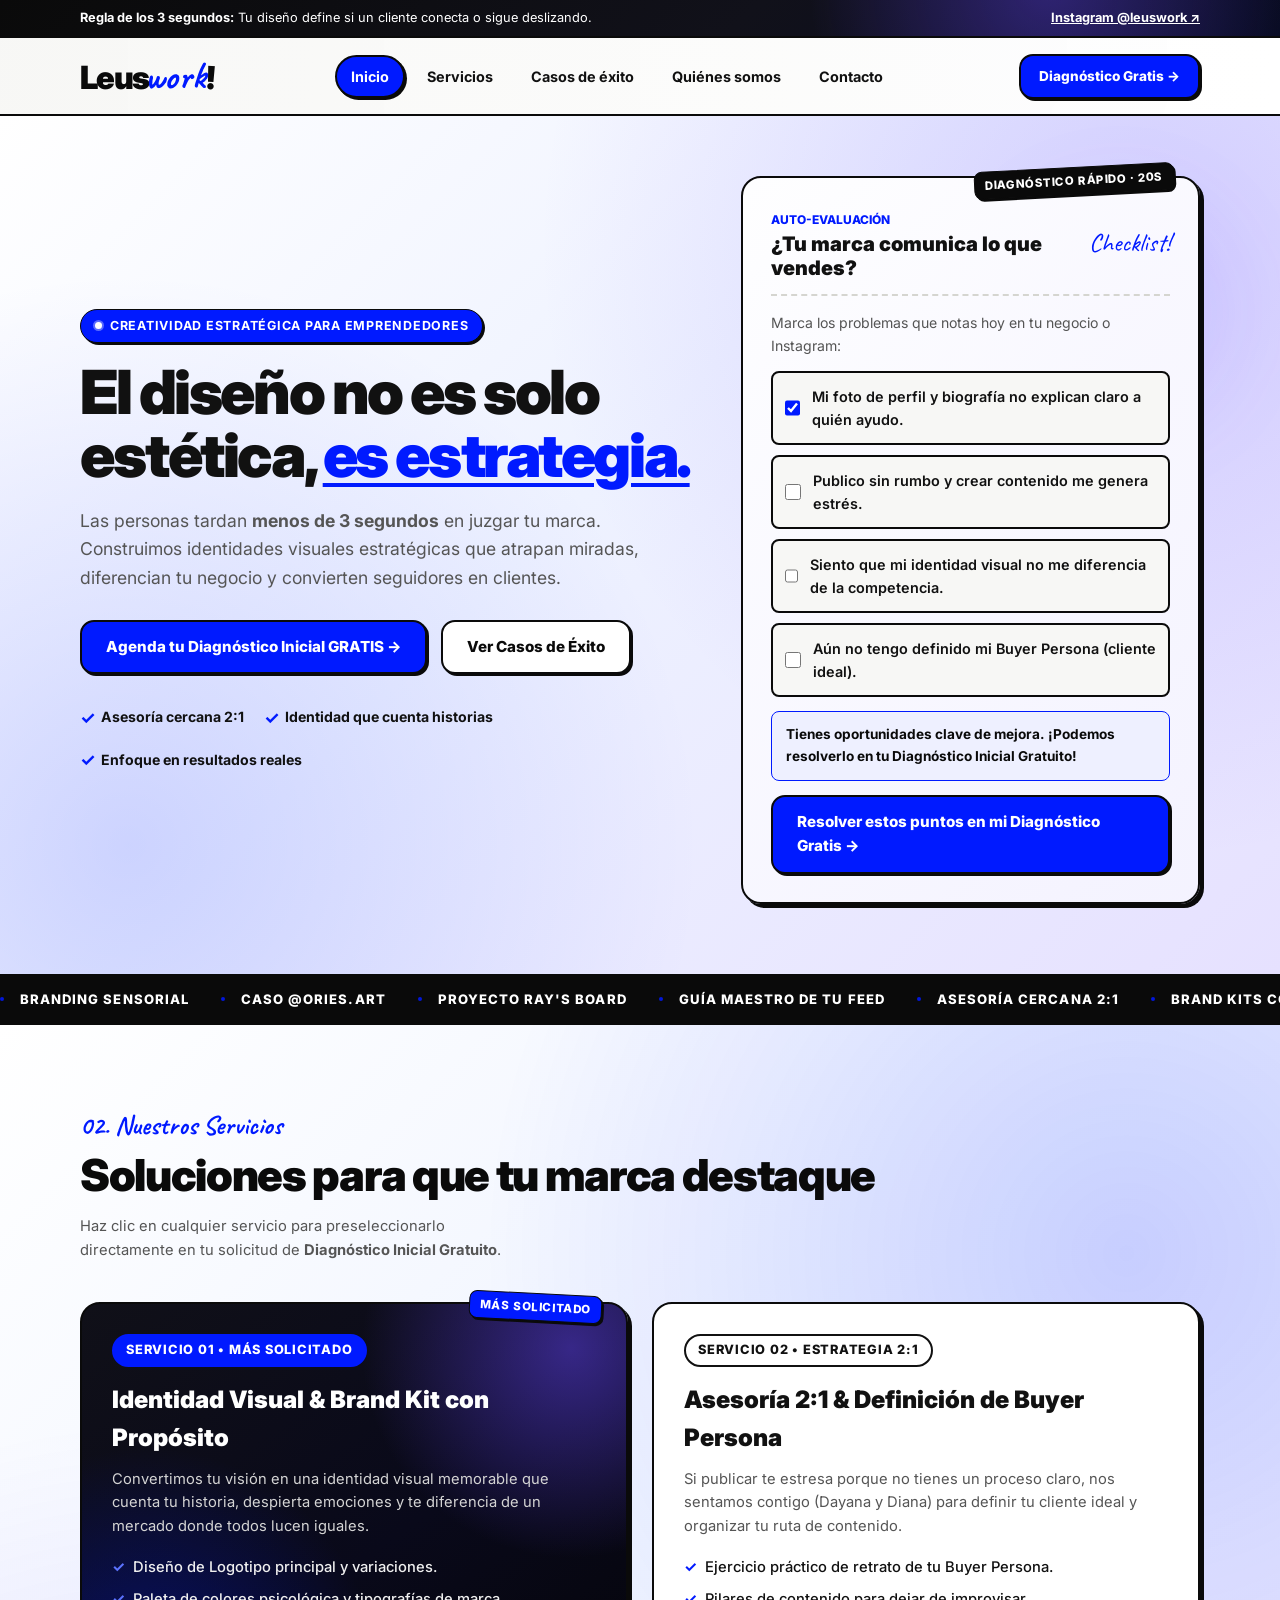
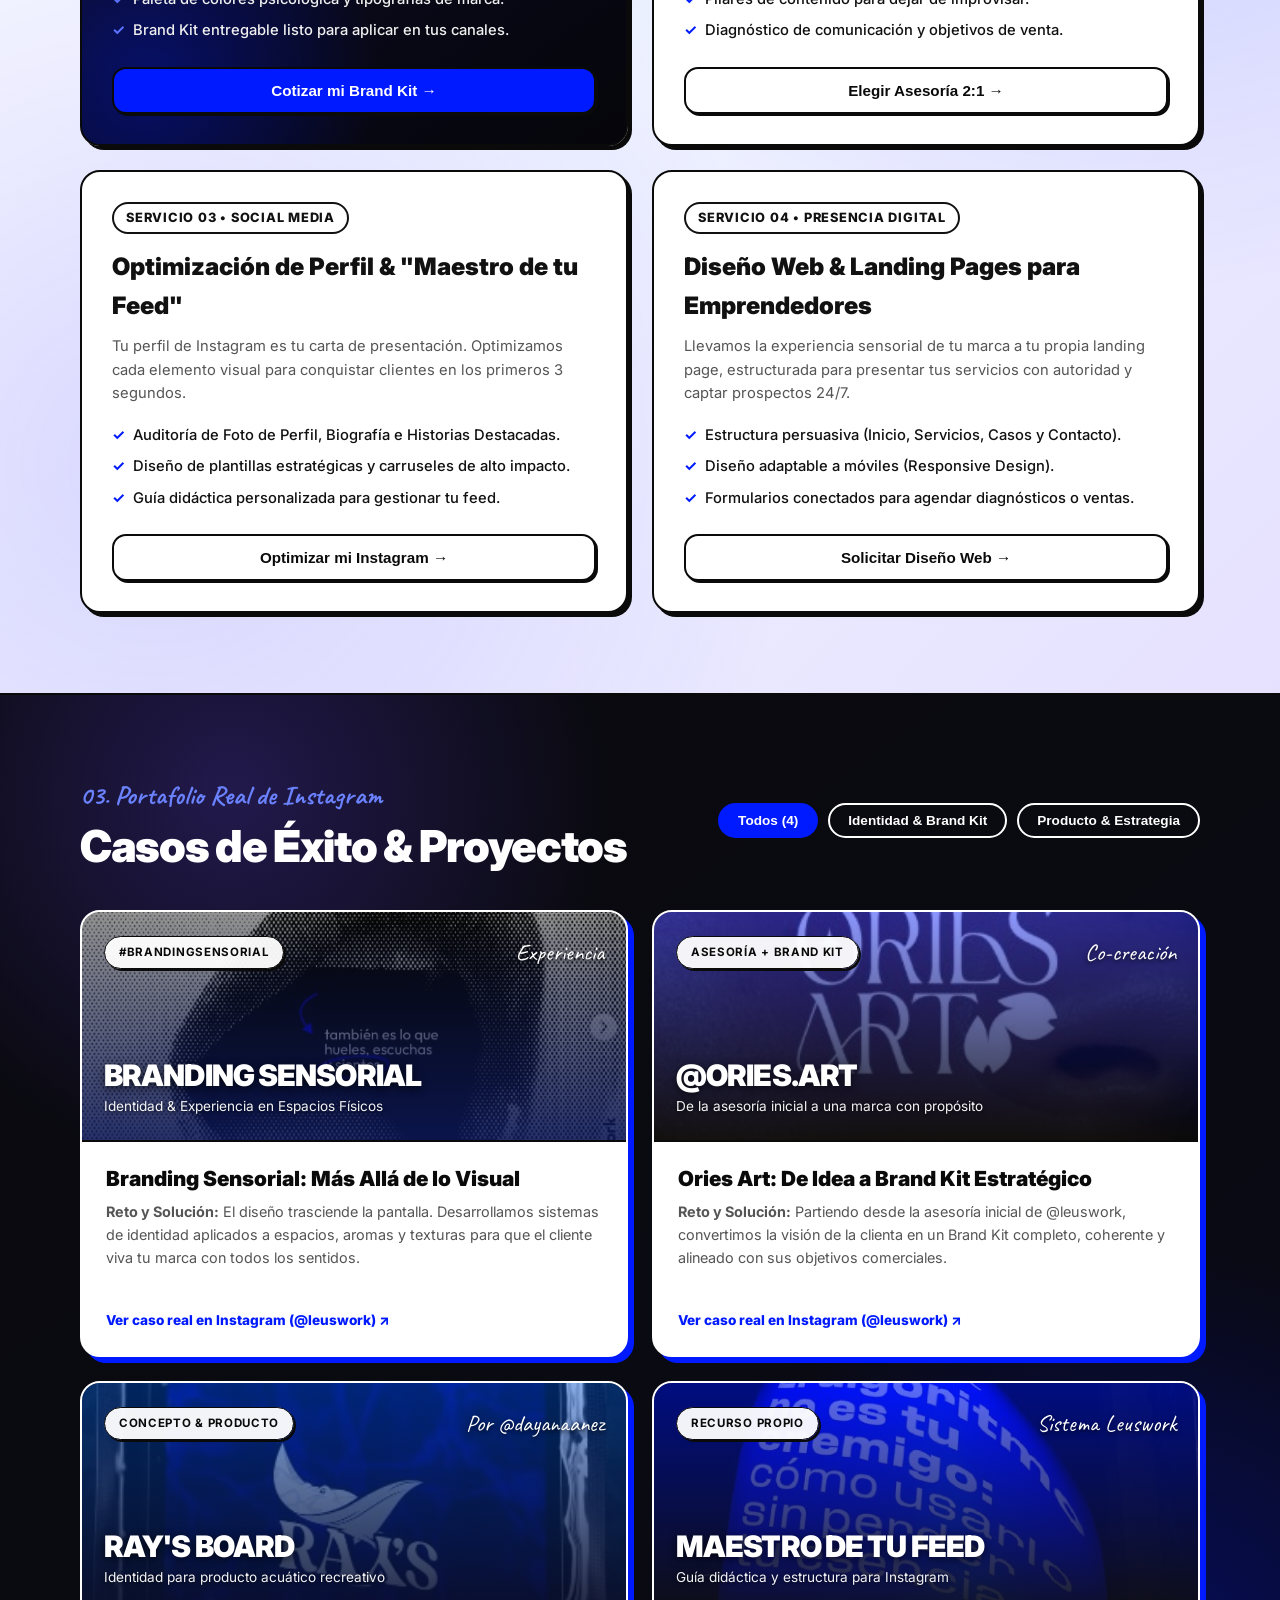
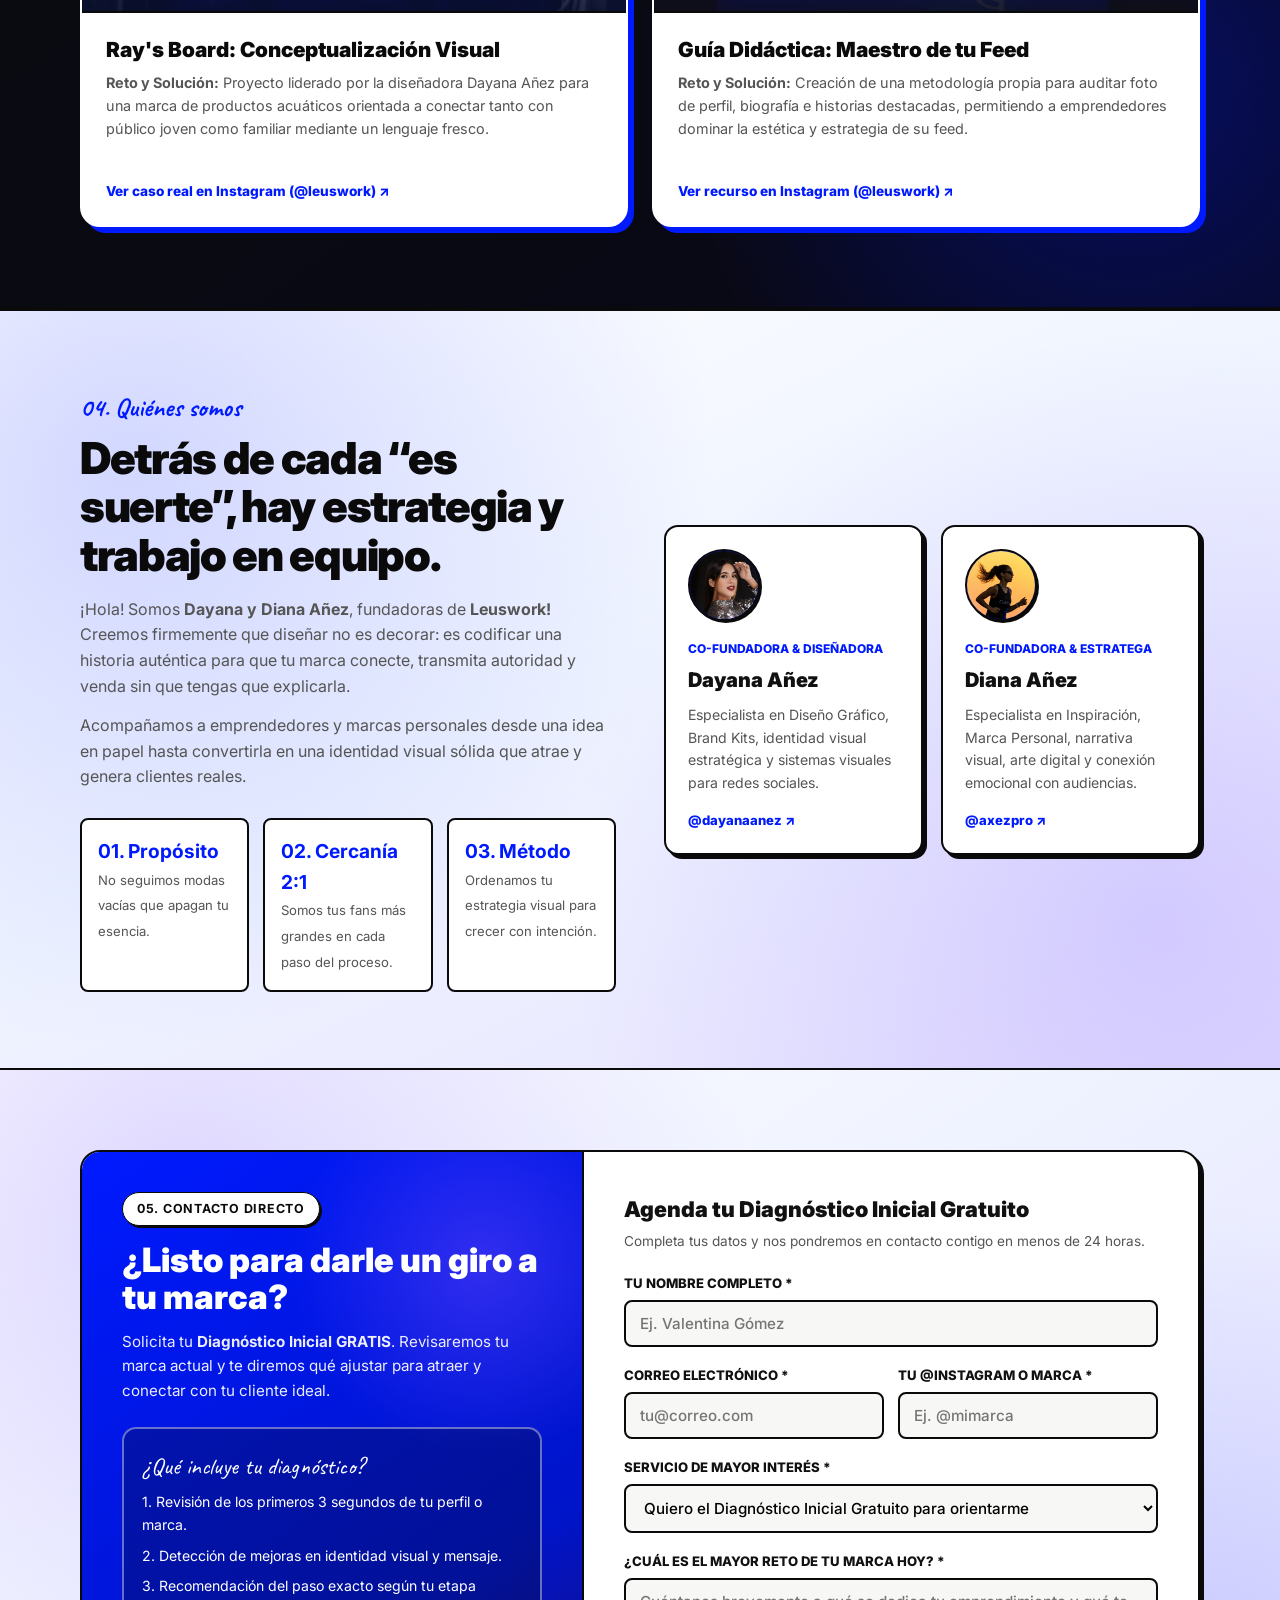
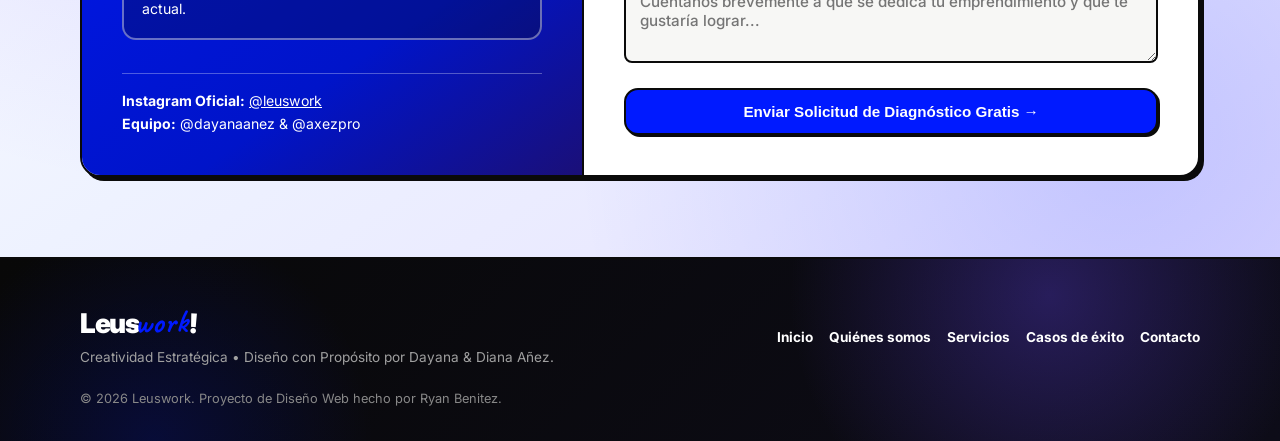
==== index.html @ 4855532b "beta 1.1.1" ====
<!DOCTYPE html>
<html lang="es">

<head>
  <meta charset="UTF-8" />
  <meta name="viewport" content="width=device-width, initial-scale=1.0" />
  <title>Leuswork! | Creatividad Estratégica — Diseño, Branding y Estrategia Digital</title>
  <meta name="description"
    content="El diseño no es solo estética, es estrategia. Ayudamos a emprendedores a construir una identidad visual con propósito. Solicita tu Diagnóstico Inicial Gratuito." />
  <link rel="preconnect" href="https://fonts.googleapis.com" />
  <link rel="preconnect" href="https://fonts.gstatic.com" crossorigin />
  <link
    href="https://fonts.googleapis.com/css2?family=Caveat:wght@700&amp;family=Inter:wght@400;500;600;700;800;900&amp;display=swap"
    rel="stylesheet" />
  <link rel="stylesheet" href="styles.css" />
</head>

<body>

  <!-- Contenido y secciones principales -->
  <!-- ==========================================================================
       BARRA SUPERIOR DE IMPACTO (GANCHO REAL DEL INSTAGRAM DE @LEUSWORK)
       ========================================================================== -->
  <div class="top-bar">
    <div class="container-lw top-bar__inner">
      <div>
        <span><strong style="color: var(--color-blue-soft);">Regla de los 3 segundos:</strong> Tu diseño define si un cliente conecta o sigue deslizando.</span>
      </div>
      <div>
        <a href="https://www.instagram.com/leuswork/" target="_blank" rel="noopener noreferrer"
          style="text-decoration: underline; font-weight: 700;">
          Instagram @leuswork ↗
        </a>
      </div>
    </div>
  </div>

  <!-- ==========================================================================
       HEADER PRINCIPAL CON LOGOTIPO FIEL Y LAS 5 SECCIONES DEL BRIEFING
       ========================================================================== -->
  <header class="site-header">
    <div class="container-lw site-header__inner">

      <!-- Logotipo Oficial Leuswork! -->
      <a href="#inicio" class="brand-logo" aria-label="Leuswork Inicio">
        <span class="brand-logo__leus">Leus</span>
        <span class="brand-logo__work">work</span>
        <span class="brand-logo__bang">!</span>
      </a>

      <!-- Menú de Navegación (Las 5 páginas/secciones principales del Briefing) -->
      <nav class="main-nav" aria-label="Navegación principal">
        <a href="#inicio" class="main-nav__link active" data-section="inicio">Inicio</a>
        <a href="#servicios" class="main-nav__link" data-section="servicios">Servicios</a>
        <a href="#casos-exito" class="main-nav__link" data-section="casos-exito">Casos de éxito</a>
        <a href="#quienes-somos" class="main-nav__link" data-section="quienes-somos">Quiénes somos</a>
        <a href="#contacto" class="main-nav__link" data-section="contacto">Contacto</a>
      </nav>

      <!-- Botón de Conversión Principal (Briefing) -->
      <div class="header-cta-desktop">
        <a href="#contacto" class="btn-lw btn-lw--primary" style="padding: 10px 18px; font-size: 0.85rem;">
          Diagnóstico Gratis →
        </a>
      </div>

      <!-- Botón Hamburguesa para Móviles -->
      <button type="button" class="mobile-toggle" id="mobileMenuBtn" aria-label="Abrir menú móvil">
        ☰ Menú
      </button>
    </div>

    <!-- Menú Móvil Desplegable -->
    <div class="mobile-menu" id="mobileMenu">
      <div style="display: flex; flex-direction: column; gap: 10px;">
        <a href="#inicio" class="main-nav__link" onclick="closeMobileMenu()">01. Inicio</a>
        <a href="#servicios" class="main-nav__link" onclick="closeMobileMenu()">02. Servicios</a>
        <a href="#casos-exito" class="main-nav__link" onclick="closeMobileMenu()">03. Casos de éxito</a>
        <a href="#quienes-somos" class="main-nav__link" onclick="closeMobileMenu()">04. Quiénes somos</a>
        <a href="#contacto" class="main-nav__link" onclick="closeMobileMenu()">05. Contacto</a>
        <a href="#contacto" class="btn-lw btn-lw--primary" onclick="closeMobileMenu()" style="margin-top: 6px;">
          Solicitar Diagnóstico Inicial Gratuito
        </a>
      </div>
    </div>
  </header>

  <main>
    <!-- ==========================================================================
         SECCIÓN 01: INICIO (HERO DIRECTO CON EL MENSAJE REAL DE LEUSWORK)
         ========================================================================== -->
    <section id="inicio" class="hero-section">
      <div class="container-lw hero-grid">

        <!-- Columna Izquierda: Propuesta de Valor -->
        <div>
          <span class="badge-lw badge-lw--blue">
            <span class="status-dot"></span> Creatividad Estratégica para Emprendedores
          </span>

          <h1 class="hero-title">
            El diseño no es solo estética, <span class="hero-title__highlight">es estrategia.</span>
          </h1>

          <p class="hero-lead">
            Las personas tardan <strong>menos de 3 segundos</strong> en juzgar tu marca. Construimos identidades visuales estratégicas que atrapan miradas, diferencian tu negocio y convierten seguidores en clientes.
          </p>

          <div class="hero-actions">
            <a href="#contacto" class="btn-lw btn-lw--primary">
              Agenda tu Diagnóstico Inicial GRATIS →
            </a>
            <a href="#casos-exito" class="btn-lw btn-lw--secondary">
              Ver Casos de Éxito
            </a>
          </div>

          <!-- Puntos de confianza -->
          <div style="display: flex; flex-wrap: wrap; gap: 20px; font-size: 0.88rem; font-weight: 700;">
            <span style="display: inline-flex; align-items: center; gap: 6px;"><span style="color: var(--color-blue); font-size: 1.1rem; line-height: 1;">✓</span> Asesoría cercana 2:1</span>
            <span style="display: inline-flex; align-items: center; gap: 6px;"><span style="color: var(--color-blue); font-size: 1.1rem; line-height: 1;">✓</span> Identidad que cuenta historias</span>
            <span style="display: inline-flex; align-items: center; gap: 6px;"><span style="color: var(--color-blue); font-size: 1.1rem; line-height: 1;">✓</span> Enfoque en resultados reales</span>
          </div>
        </div>

        <!-- Columna Derecha: Test Interactivo basado en el post real de @leuswork -->
        <div class="audit-card">
          <span class="sticker-badge" style="position: absolute; top: -11px; right: 24px;">
            Diagnóstico Rápido · 20s
          </span>
          <div class="audit-card__header">
            <div>
              <span style="font-size: 0.75rem; font-weight: 800; color: var(--color-blue); text-transform: uppercase;">
                Auto-Evaluación
              </span>
              <h2 style="font-size: 1.25rem; font-weight: 900; line-height: 1.2;">
                ¿Tu marca comunica lo que vendes?
              </h2>
            </div>
            <span style="font-family: var(--font-hand); font-size: 1.6rem; color: var(--color-blue);">
              Checklist!
            </span>
          </div>

          <p style="font-size: 0.88rem; color: var(--color-muted); margin-bottom: 14px;">
            Marca los problemas que notas hoy en tu negocio o Instagram:
          </p>

          <div id="quickAuditList">
            <label class="check-item">
              <input type="checkbox" checked onchange="updateAuditFeedback()" />
              <span>Mi foto de perfil y biografía no explican claro a quién ayudo.</span>
            </label>
            <label class="check-item">
              <input type="checkbox" onchange="updateAuditFeedback()" />
              <span>Publico sin rumbo y crear contenido me genera estrés.</span>
            </label>
            <label class="check-item">
              <input type="checkbox" onchange="updateAuditFeedback()" />
              <span>Siento que mi identidad visual no me diferencia de la competencia.</span>
            </label>
            <label class="check-item">
              <input type="checkbox" onchange="updateAuditFeedback()" />
              <span>Aún no tengo definido mi Buyer Persona (cliente ideal).</span>
            </label>
          </div>

          <div id="auditFeedbackBox"
            style="background-color: #EEF0FF; border: 1.5px solid var(--color-blue); border-radius: var(--radius-sm); padding: 12px 14px; margin: 14px 0; font-size: 0.85rem; font-weight: 700; color: var(--color-black);">
            Tienes oportunidades clave de mejora. ¡Podemos resolverlo en tu Diagnóstico Inicial Gratuito!
          </div>

          <a href="#contacto" class="btn-lw btn-lw--primary" style="width: 100%;">
            Resolver estos puntos en mi Diagnóstico Gratis →
          </a>
        </div>

      </div>
    </section>

    <!-- ==========================================================================
         CINTA INFINITA (MARQUEE) - PROYECTOS REALES Y AUTORIDAD DE MARCA
         ========================================================================== -->
    <div class="marquee-bar" aria-hidden="true">
      <div class="marquee-track">
        <span class="marquee-item"><span class="marquee-divider"></span> BRANDING SENSORIAL</span>
        <span class="marquee-item"><span class="marquee-divider"></span> CASO @ORIES.ART</span>
        <span class="marquee-item"><span class="marquee-divider"></span> PROYECTO RAY'S BOARD</span>
        <span class="marquee-item"><span class="marquee-divider"></span> GUÍA MAESTRO DE TU FEED</span>
        <span class="marquee-item"><span class="marquee-divider"></span> ASESORÍA CERCANA 2:1</span>
        <span class="marquee-item"><span class="marquee-divider"></span> BRAND KITS CON PROPÓSITO</span>
        <!-- Duplicado para loop continuo infinito -->
        <span class="marquee-item"><span class="marquee-divider"></span> BRANDING SENSORIAL</span>
        <span class="marquee-item"><span class="marquee-divider"></span> CASO @ORIES.ART</span>
        <span class="marquee-item"><span class="marquee-divider"></span> PROYECTO RAY'S BOARD</span>
        <span class="marquee-item"><span class="marquee-divider"></span> GUÍA MAESTRO DE TU FEED</span>
        <span class="marquee-item"><span class="marquee-divider"></span> ASESORÍA CERCANA 2:1</span>
        <span class="marquee-item"><span class="marquee-divider"></span> BRAND KITS CON PROPÓSITO</span>
      </div>
    </div>

    <!-- ==========================================================================
         SECCIÓN 02: SERVICIOS (SOLUCIONES ESTRATÉGICAS DIRECTAS)
         ========================================================================== -->
    <section id="servicios" class="services-section">
      <div class="container-lw">

        <div class="section-header"
          style="display: flex; justify-content: space-between; align-items: flex-end; flex-wrap: wrap; gap: 16px;">
          <div>
            <span class="section-subtitle">02. Nuestros Servicios</span>
            <h2 class="section-title">Soluciones para que tu marca destaque</h2>
          </div>
          <p style="max-width: 440px; font-size: 0.92rem; color: var(--color-muted);">
            Haz clic en cualquier servicio para preseleccionarlo directamente en tu solicitud de <strong>Diagnóstico
              Inicial Gratuito</strong>.
          </p>
        </div>

        <div class="services-grid">

          <!-- Servicio 1: Identidad Visual & Brand Kit (Destacado / Más Solicitado) -->
          <article class="service-card service-card--featured">
            <span class="sticker-badge sticker-badge--accent" style="position: absolute; top: -11px; right: 24px; transform: rotate(3deg);">
              Más Solicitado
            </span>
            <div>
              <span class="service-number"
                style="border-color: var(--color-blue); background-color: var(--color-blue); color: #FFFFFF;">
                Servicio 01 • Más Solicitado
              </span>
              <h3 style="font-size: 1.5rem; font-weight: 900; margin-bottom: 10px;">
                Identidad Visual & Brand Kit con Propósito
              </h3>
              <p style="font-size: 0.92rem; color: #D4D4D4;">
                Convertimos tu visión en una identidad visual memorable que cuenta tu historia, despierta emociones y te
                diferencia de un mercado donde todos lucen iguales.
              </p>
              <ul class="service-list" style="color: #EFEFEF;">
                <li><strong style="color: #5C73FF;">✓</strong> Diseño de Logotipo principal y variaciones.</li>
                <li><strong style="color: #5C73FF;">✓</strong> Paleta de colores psicológica y tipografías de marca.</li>
                <li><strong style="color: #5C73FF;">✓</strong> Brand Kit entregable listo para aplicar en tus canales.</li>
              </ul>
            </div>
            <button type="button" class="btn-lw btn-lw--primary"
              onclick="selectService('Identidad Visual & Brand Kit')">
              Cotizar mi Brand Kit →
            </button>
          </article>

          <!-- Servicio 2: Asesoría 2:1 & Buyer Persona -->
          <article class="service-card">
            <div>
              <span class="service-number">Servicio 02 • Estrategia 2:1</span>
              <h3 style="font-size: 1.5rem; font-weight: 900; margin-bottom: 10px;">
                Asesoría 2:1 & Definición de Buyer Persona
              </h3>
              <p style="font-size: 0.92rem; color: var(--color-muted);">
                Si publicar te estresa porque no tienes un proceso claro, nos sentamos contigo (Dayana y Diana) para
                definir tu cliente ideal y organizar tu ruta de contenido.
              </p>
              <ul class="service-list">
                <li><strong style="color: var(--color-blue);">✓</strong> Ejercicio práctico de retrato de tu Buyer Persona.</li>
                <li><strong style="color: var(--color-blue);">✓</strong> Pilares de contenido para dejar de improvisar.</li>
                <li><strong style="color: var(--color-blue);">✓</strong> Diagnóstico de comunicación y objetivos de venta.</li>
              </ul>
            </div>
            <button type="button" class="btn-lw btn-lw--secondary"
              onclick="selectService('Asesoría 2:1 & Buyer Persona')">
              Elegir Asesoría 2:1 →
            </button>
          </article>

          <!-- Servicio 3: Optimización de Instagram & Guía Maestro de tu Feed -->
          <article class="service-card">
            <div>
              <span class="service-number">Servicio 03 • Social Media</span>
              <h3 style="font-size: 1.5rem; font-weight: 900; margin-bottom: 10px;">
                Optimización de Perfil & "Maestro de tu Feed"
              </h3>
              <p style="font-size: 0.92rem; color: var(--color-muted);">
                Tu perfil de Instagram es tu carta de presentación. Optimizamos cada elemento visual para conquistar
                clientes en los primeros 3 segundos.
              </p>
              <ul class="service-list">
                <li><strong style="color: var(--color-blue);">✓</strong> Auditoría de Foto de Perfil, Biografía e Historias Destacadas.</li>
                <li><strong style="color: var(--color-blue);">✓</strong> Diseño de plantillas estratégicas y carruseles de alto impacto.</li>
                <li><strong style="color: var(--color-blue);">✓</strong> Guía didáctica personalizada para gestionar tu feed.</li>
              </ul>
            </div>
            <button type="button" class="btn-lw btn-lw--secondary"
              onclick="selectService('Optimización de Instagram & Feed')">
              Optimizar mi Instagram →
            </button>
          </article>

          <!-- Servicio 4: Diseño Web & Landing Pages -->
          <article class="service-card">
            <div>
              <span class="service-number">Servicio 04 • Presencia Digital</span>
              <h3 style="font-size: 1.5rem; font-weight: 900; margin-bottom: 10px;">
                Diseño Web & Landing Pages para Emprendedores
              </h3>
              <p style="font-size: 0.92rem; color: var(--color-muted);">
                Llevamos la experiencia sensorial de tu marca a tu propia landing page, estructurada para presentar tus
                servicios con autoridad y captar prospectos 24/7.
              </p>
              <ul class="service-list">
                <li><strong style="color: var(--color-blue);">✓</strong> Estructura persuasiva (Inicio, Servicios, Casos y Contacto).</li>
                <li><strong style="color: var(--color-blue);">✓</strong> Diseño adaptable a móviles (Responsive Design).</li>
                <li><strong style="color: var(--color-blue);">✓</strong> Formularios conectados para agendar diagnósticos o ventas.</li>
              </ul>
            </div>
            <button type="button" class="btn-lw btn-lw--secondary"
              onclick="selectService('Diseño Web & Landing Pages')">
              Solicitar Diseño Web →
            </button>
          </article>

        </div>
      </div>
    </section>

    <!-- ==========================================================================
         SECCIÓN 03: CASOS DE ÉXITO REALES (BRANDING SENSORIAL, ORIES.ART, RAY'S BOARD, FEED)
         ========================================================================== -->
    <section id="casos-exito" class="portfolio-section">
      <div class="container-lw">

        <div class="section-header"
          style="display: flex; justify-content: space-between; align-items: flex-end; flex-wrap: wrap; gap: 20px;">
          <div>
            <span class="section-subtitle" style="color: #6B82FF;">03. Portafolio Real de Instagram</span>
            <h2 class="section-title" style="color: #FFFFFF;">Casos de Éxito & Proyectos</h2>
          </div>

          <!-- Filtros simples con JS -->
          <div class="filter-bar" role="tablist">
            <button type="button" class="filter-btn active" onclick="filterCases('todos', this)">Todos (4)</button>
            <button type="button" class="filter-btn" onclick="filterCases('branding', this)">Identidad & Brand
              Kit</button>
            <button type="button" class="filter-btn" onclick="filterCases('estrategia', this)">Producto &
              Estrategia</button>
          </div>
        </div>

        <div class="portfolio-grid">

          <!-- Caso Real 1: Branding Sensorial (Extraído del post DJ6w8UsomnM) -->
          <article class="case-card" data-category="branding">
            <div>
              <div class="case-visual case-visual--branding-sensorial">
                <div class="case-visual__top">
                  <span class="badge-lw case-visual__badge">#BrandingSensorial</span>
                  <span class="case-visual__cursive">Experiencia</span>
                </div>
                <div class="case-visual__bottom">
                  <p class="case-visual__title">BRANDING SENSORIAL</p>
                  <span class="case-visual__subtitle">Identidad & Experiencia en Espacios Físicos</span>
                </div>
              </div>
              <div class="case-body">
                <h3 class="case-body__title">
                  Branding Sensorial: Más Allá de lo Visual
                </h3>
                <p style="font-size: 0.9rem; color: var(--color-muted); margin-bottom: 14px;">
                  <strong>Reto y Solución:</strong> El diseño trasciende la pantalla. Desarrollamos sistemas de identidad aplicados a espacios, aromas y texturas para que el cliente viva tu marca con todos los sentidos.
                </p>
              </div>
            </div>
            <div style="padding: 0 24px 22px;">
              <a href="https://www.instagram.com/p/DJ6w8UsomnM/" target="_blank" rel="noopener noreferrer"
                style="font-size: 0.85rem; font-weight: 800; color: var(--color-blue);">
                Ver caso real en Instagram (@leuswork) ↗
              </a>
            </div>
          </article>

          <!-- Caso Real 2: @ories.art (Extraído del post DG9l-vggtOB) -->
          <article class="case-card" data-category="branding">
            <div>
              <div class="case-visual case-visual--ories">
                <div class="case-visual__top">
                  <span class="badge-lw case-visual__badge">Asesoría + Brand Kit</span>
                  <span class="case-visual__cursive">Co-creación</span>
                </div>
                <div class="case-visual__bottom">
                  <p class="case-visual__title">@ORIES.ART</p>
                  <span class="case-visual__subtitle">De la asesoría inicial a una marca con propósito</span>
                </div>
              </div>
              <div class="case-body">
                <h3 class="case-body__title">
                  Ories Art: De Idea a Brand Kit Estratégico
                </h3>
                <p style="font-size: 0.9rem; color: var(--color-muted); margin-bottom: 14px;">
                  <strong>Reto y Solución:</strong> Partiendo desde la asesoría inicial de @leuswork, convertimos la
                  visión de la clienta en un Brand Kit completo, coherente y alineado con sus objetivos comerciales.
                </p>
              </div>
            </div>
            <div style="padding: 0 24px 22px;">
              <a href="https://www.instagram.com/p/DG9l-vggtOB/" target="_blank" rel="noopener noreferrer"
                style="font-size: 0.85rem; font-weight: 800; color: var(--color-blue);">
                Ver caso real en Instagram (@leuswork) ↗
              </a>
            </div>
          </article>

          <!-- Caso Real 3: RAY'S BOARD (Extraído del post C1Gf4BuAB2I) -->
          <article class="case-card" data-category="estrategia">
            <div>
              <div class="case-visual case-visual--rays">
                <div class="case-visual__top">
                  <span class="badge-lw case-visual__badge">Concepto & Producto</span>
                  <span class="case-visual__cursive">Por @dayanaanez</span>
                </div>
                <div class="case-visual__bottom">
                  <p class="case-visual__title">RAY'S BOARD</p>
                  <span class="case-visual__subtitle">Identidad para producto acuático recreativo</span>
                </div>
              </div>
              <div class="case-body">
                <h3 class="case-body__title">
                  Ray's Board: Conceptualización Visual
                </h3>
                <p style="font-size: 0.9rem; color: var(--color-muted); margin-bottom: 14px;">
                  <strong>Reto y Solución:</strong> Proyecto liderado por la diseñadora Dayana Añez para una marca de
                  productos acuáticos orientada a conectar tanto con público joven como familiar mediante un lenguaje
                  fresco.
                </p>
              </div>
            </div>
            <div style="padding: 0 24px 22px;">
              <a href="https://www.instagram.com/p/C1Gf4BuAB2I/" target="_blank" rel="noopener noreferrer"
                style="font-size: 0.85rem; font-weight: 800; color: var(--color-blue);">
                Ver caso real en Instagram (@leuswork) ↗
              </a>
            </div>
          </article>

          <!-- Caso Real 4: Guía Didáctica "Maestro de tu Feed" (Extraído del post DMBfNpYxnuZ) -->
          <article class="case-card" data-category="estrategia">
            <div>
              <div class="case-visual case-visual--guia">
                <div class="case-visual__top">
                  <span class="badge-lw badge-lw--blue case-visual__badge">Recurso Propio</span>
                  <span class="case-visual__cursive">Sistema Leuswork</span>
                </div>
                <div class="case-visual__bottom">
                  <p class="case-visual__title">MAESTRO DE TU FEED</p>
                  <span class="case-visual__subtitle">Guía didáctica y estructura para Instagram</span>
                </div>
              </div>
              <div class="case-body">
                <h3 class="case-body__title">
                  Guía Didáctica: Maestro de tu Feed
                </h3>
                <p style="font-size: 0.9rem; color: var(--color-muted); margin-bottom: 14px;">
                  <strong>Reto y Solución:</strong> Creación de una metodología propia para auditar foto de perfil,
                  biografía e historias destacadas, permitiendo a emprendedores dominar la estética y estrategia de su
                  feed.
                </p>
              </div>
            </div>
            <div style="padding: 0 24px 22px;">
              <a href="https://www.instagram.com/p/DMBfNpYxnuZ/" target="_blank" rel="noopener noreferrer"
                style="font-size: 0.85rem; font-weight: 800; color: var(--color-blue);">
                Ver recurso en Instagram (@leuswork) ↗
              </a>
            </div>
          </article>

        </div>
      </div>
    </section>

    <!-- ==========================================================================
         SECCIÓN 04: QUIÉNES SOMOS (DAYANA & DIANA AÑEZ - CONFIANZA Y ROSTRO HUMANO)
         ========================================================================== -->
    <section id="quienes-somos" class="about-section">
      <div class="container-lw about-grid">

        <!-- Texto e Historia de Marca -->
        <div>
          <span class="section-subtitle">04. Quiénes somos</span>
          <h2 class="section-title" style="margin-bottom: 18px;">
            Detrás de cada “es suerte”, hay estrategia y trabajo en equipo.
          </h2>
          <p style="margin-bottom: 14px; color: var(--color-muted);">
            ¡Hola! Somos <strong>Dayana y Diana Añez</strong>, fundadoras de <strong>Leuswork!</strong> Creemos
            firmemente que diseñar no es decorar: es codificar una historia auténtica para que tu marca conecte, transmita autoridad y venda sin que tengas que explicarla.
          </p>
          <p style="color: var(--color-muted);">
            Acompañamos a emprendedores y marcas personales desde una idea en papel hasta convertirla en una identidad visual sólida que atrae y genera clientes reales.
          </p>

          <!-- 3 Pilares reales de su comunicación -->
          <div class="pillars-grid">
            <div class="pillar-box">
              <strong style="color: var(--color-blue); font-size: 1.2rem; display: block;">01. Propósito</strong>
              <span style="font-size: 0.82rem; color: var(--color-muted);">No seguimos modas vacías que apagan tu esencia.</span>
            </div>
            <div class="pillar-box">
              <strong style="color: var(--color-blue); font-size: 1.2rem; display: block;">02. Cercanía 2:1</strong>
              <span style="font-size: 0.82rem; color: var(--color-muted);">Somos tus fans más grandes en cada paso del proceso.</span>
            </div>
            <div class="pillar-box">
              <strong style="color: var(--color-blue); font-size: 1.2rem; display: block;">03. Método</strong>
              <span style="font-size: 0.82rem; color: var(--color-muted);">Ordenamos tu estrategia visual para crecer con intención.</span>
            </div>
          </div>
        </div>

        <!-- Tarjetas de las Fundadoras (Datos reales del JSON de Instagram) -->
        <div class="founders-box">

          <!-- Dayana Añez -->
          <article class="founder-card">
            <div>
              <div class="founder-avatar">
                <img src="img/dayana.jpg" alt="Foto de Dayana Añez — Co-Fundadora y Diseñadora" loading="lazy" />
              </div>
              <span style="font-size: 0.75rem; font-weight: 800; color: var(--color-blue); text-transform: uppercase;">
                Co-Fundadora & Diseñadora
              </span>
              <h3 style="font-size: 1.25rem; font-weight: 900; margin: 4px 0 8px;">
                Dayana Añez
              </h3>
              <p style="font-size: 0.88rem; color: var(--color-muted); margin-bottom: 16px;">
                Especialista en Diseño Gráfico, Brand Kits, identidad visual estratégica y sistemas visuales para redes sociales.
              </p>
            </div>
            <a href="https://www.instagram.com/dayanaanez/" target="_blank" rel="noopener noreferrer"
              style="font-size: 0.82rem; font-weight: 800; color: var(--color-blue);">
              @dayanaanez ↗
            </a>
          </article>

          <!-- Diana Añez -->
          <article class="founder-card">
            <div>
              <div class="founder-avatar">
                <img src="img/diana.jpg" alt="Foto de Diana Añez — Co-Fundadora y Estratega" loading="lazy" />
              </div>
              <span style="font-size: 0.75rem; font-weight: 800; color: var(--color-blue); text-transform: uppercase;">
                Co-Fundadora & Estratega
              </span>
              <h3 style="font-size: 1.25rem; font-weight: 900; margin: 4px 0 8px;">
                Diana Añez
              </h3>
              <p style="font-size: 0.88rem; color: var(--color-muted); margin-bottom: 16px;">
                Especialista en Inspiración, Marca Personal, narrativa visual, arte digital y conexión emocional con audiencias.
              </p>
            </div>
            <a href="https://www.instagram.com/axezpro/" target="_blank" rel="noopener noreferrer"
              style="font-size: 0.82rem; font-weight: 800; color: var(--color-blue);">
              @axezpro ↗
            </a>
          </article>

        </div>

      </div>
    </section>

    <!-- ==========================================================================
         SECCIÓN 05: CONTACTO & FORMULARIO DE DIAGNÓSTICO INICIAL GRATUITO
         ========================================================================== -->
    <section id="contacto" class="contact-section">
      <div class="container-lw">

        <div class="contact-wrapper">

          <!-- Información lateral del Diagnóstico -->
          <div class="contact-info">
            <div>
              <span class="badge-lw" style="color: var(--color-black); margin-bottom: 16px;">
                05. Contacto Directo
              </span>
              <h2 style="font-size: 2.1rem; font-weight: 900; line-height: 1.1; margin-bottom: 14px;">
                ¿Listo para darle un giro a tu marca?
              </h2>
              <p style="font-size: 0.95rem; opacity: 0.92; margin-bottom: 24px;">
                Solicita tu <strong>Diagnóstico Inicial GRATIS</strong>. Revisaremos tu marca actual y te diremos qué
                ajustar para atraer y conectar con tu cliente ideal.
              </p>

              <div
                style="background-color: rgba(10, 10, 10, 0.25); border: 2px solid rgba(255,255,255,0.4); border-radius: var(--radius-md); padding: 18px; margin-bottom: 24px;">
                <p style="font-family: var(--font-hand); font-size: 1.5rem; margin-bottom: 6px;">
                  ¿Qué incluye tu diagnóstico?
                </p>
                <ul style="font-size: 0.88rem; display: flex; flex-direction: column; gap: 8px;">
                  <li>1. Revisión de los primeros 3 segundos de tu perfil o marca.</li>
                  <li>2. Detección de mejoras en identidad visual y mensaje.</li>
                  <li>3. Recomendación del paso exacto según tu etapa actual.</li>
                </ul>
              </div>
            </div>

            <div style="font-size: 0.88rem; border-top: 1px solid rgba(255,255,255,0.3); padding-top: 16px;">
              <p><strong>Instagram Oficial:</strong> <a href="https://www.instagram.com/leuswork/" target="_blank"
                  rel="noopener noreferrer" style="text-decoration: underline;">@leuswork</a></p>
              <p><strong>Equipo:</strong> @dayanaanez & @axezpro</p>
            </div>
          </div>

          <!-- Formulario Interactivo -->
          <div class="contact-form-box">
            <form id="diagnosticForm" novalidate>
              <h3 style="font-size: 1.35rem; font-weight: 900; margin-bottom: 4px;">
                Agenda tu Diagnóstico Inicial Gratuito
              </h3>
              <p style="font-size: 0.85rem; color: var(--color-muted); margin-bottom: 20px;">
                Completa tus datos y nos pondremos en contacto contigo en menos de 24 horas.
              </p>

              <div class="form-group">
                <label class="form-label" for="nombre">Tu Nombre Completo *</label>
                <input type="text" id="nombre" name="Nombre" class="form-input" placeholder="Ej. Valentina Gómez" required />
              </div>

              <div style="display: grid; grid-template-columns: 1fr 1fr; gap: 14px;">
                <div class="form-group">
                  <label class="form-label" for="correo">Correo Electrónico *</label>
                  <input type="email" id="correo" name="Email" class="form-input" placeholder="tu@correo.com" required />
                </div>
                <div class="form-group">
                  <label class="form-label" for="instagram">Tu @Instagram o Marca *</label>
                  <input type="text" id="instagram" name="Instagram" class="form-input" placeholder="Ej. @mimarca" required />
                </div>
              </div>

              <div class="form-group">
                <label class="form-label" for="servicioInteres">Servicio de Mayor Interés *</label>
                <select id="servicioInteres" name="Servicio_Interes" class="form-select">
                  <option value="Diagnóstico Inicial General">Quiero el Diagnóstico Inicial Gratuito para orientarme
                  </option>
                  <option value="Asesoría 2:1 & Buyer Persona">Asesoría 2:1 & Definición de Buyer Persona</option>
                  <option value="Identidad Visual & Brand Kit">Identidad Visual & Brand Kit</option>
                  <option value="Optimización de Instagram & Feed">Optimización de Instagram & Guía Maestro de tu Feed
                  </option>
                  <option value="Diseño Web & Landing Pages">Diseño Web & Landing Pages</option>
                </select>
              </div>

              <div class="form-group">
                <label class="form-label" for="mensaje">¿Cuál es el mayor reto de tu marca hoy? *</label>
                <textarea id="mensaje" name="Mensaje_o_Reto" rows="3" class="form-textarea"
                  placeholder="Cuéntanos brevemente a qué se dedica tu emprendimiento y qué te gustaría lograr..."
                  required></textarea>
              </div>

              <div id="formError"
                style="display: none; background-color: #FEE2E2; border: 2px solid #DC2626; color: #991B1B; padding: 10px 14px; border-radius: var(--radius-sm); font-size: 0.85rem; font-weight: 700; margin-bottom: 14px;">
                Por favor completa todos los campos obligatorios (*) con un correo válido.
              </div>

              <button type="submit" class="btn-lw btn-lw--primary" style="width: 100%;">
                Enviar Solicitud de Diagnóstico Gratis →
              </button>
            </form>

            <!-- Mensaje de Éxito al Enviar -->
            <div id="formSuccess" style="display: none; text-align: center; padding: 32px 16px;">
              <div
                style="width: 56px; height: 56px; border-radius: 50%; background-color: var(--color-blue); color: #FFFFFF; display: flex; align-items: center; justify-content: center; font-size: 1.6rem; font-weight: 900; margin: 0 auto 16px; border: 2px solid var(--color-black);">
                ✓
              </div>
              <h4 style="font-size: 1.5rem; font-weight: 900; margin-bottom: 8px;">
                ¡Solicitud Recibida con Éxito!
              </h4>
              <p id="successText" style="font-size: 0.92rem; color: var(--color-muted); margin-bottom: 20px;"></p>
              <button type="button" class="btn-lw btn-lw--secondary" onclick="resetForm()">
                Enviar otra solicitud
              </button>
            </div>
          </div>

        </div>

      </div>
    </section>
  </main>

  <footer class="site-footer">
    <div class="container-lw"
      style="display: flex; justify-content: space-between; align-items: center; flex-wrap: wrap; gap: 20px;">
      <div>
        <div class="brand-logo" style="font-size: 1.7rem;">
          <span class="brand-logo__leus" style="color: #FFFFFF;">Leus</span>
          <span class="brand-logo__work" style="font-size: 2rem;">work</span>
          <span class="brand-logo__bang" style="color: #FFFFFF;">!</span>
        </div>
        <p style="font-size: 0.85rem; color: #A0A0A0; margin-top: 6px;">
          Creatividad Estratégica • Diseño con Propósito por Dayana & Diana Añez.
        </p>
      </div>

      <div style="display: flex; gap: 16px; font-size: 0.85rem; font-weight: 700;">
        <a href="#inicio">Inicio</a>
        <a href="#quienes-somos">Quiénes somos</a>
        <a href="#servicios">Servicios</a>
        <a href="#casos-exito">Casos de éxito</a>
        <a href="#contacto">Contacto</a>
      </div>

      <div style="font-size: 0.8rem; color: #888888;">
        © 2026 Leuswork. Proyecto de Diseño Web hecho por Ryan Benitez.
      </div>
    </div>
  </footer>
  <script src="script.js"></script>
</body>

</html>
---- styles.css ----
/* ==========================================================================
       1. VARIABLES CSS (:root) - SISTEMA DE DISEÑO LEUSWORK
       Fácil de explicar al profesor: centraliza colores, fuentes y espaciados.
       ========================================================================== */
:root {
  --color-black: #0A0A0A;
  --color-blue: #001AFF;
  --color-blue-hover: #0012B8;
  --color-bg: #F7F7F5;
  --color-surface: #FFFFFF;
  --color-text: #111111;
  --color-muted: #555555;
  --color-border: #0A0A0A;
  --color-purple: #6847FF;
  --color-purple-soft: #DCD7FF;

  --font-main: 'Inter', -apple-system, BlinkMacSystemFont, sans-serif;
  --font-hand: 'Caveat', cursive;

  --radius-sm: 8px;
  --radius-md: 14px;
  --radius-lg: 20px;
  --radius-pill: 9999px;

  --shadow-card: 4px 4px 0px #0A0A0A;
  --shadow-blue: 4px 4px 0px #001AFF;
  --shadow-sm: 2px 2px 0px #0A0A0A;

  --max-width: 1160px;
  --transition: all 0.2s cubic-bezier(0.16, 1, 0.3, 1);
}

/* ==========================================================================
       2. RESET Y ESTILOS BASE
       ========================================================================== */
* {
  box-sizing: border-box;
  margin: 0;
  padding: 0;
}

img, picture, svg, video {
  max-width: 100%;
  height: auto;
  display: block;
}

html {
  scroll-behavior: smooth;
}

body {
  font-family: var(--font-main);
  background:
    radial-gradient(circle at 8% 18%, rgba(0, 26, 255, 0.05), transparent 24rem),
    radial-gradient(circle at 92% 48%, rgba(104, 71, 255, 0.06), transparent 28rem),
    var(--color-bg);
  color: var(--color-text);
  line-height: 1.6;
  overflow-x: hidden;
}

a {
  text-decoration: none;
  color: inherit;
}

ul {
  list-style: none;
}

/* Contenedor centrado reutilizable */
.container-lw {
  max-width: var(--max-width);
  margin: 0 auto;
  padding: 0 20px;
}

/* ==========================================================================
       3. RECONSTRUCCIÓN FIEL DEL LOGOTIPO OFICIAL "Leuswork!"
       Basado exactamente en la imagen adjunta (Leus en negro geométrico,
       work en azul manuscrito superpuesto y ! en negro).
       ========================================================================== */
.brand-logo {
  display: inline-flex;
  align-items: baseline;
  font-size: 2rem;
  user-select: none;
  line-height: 1;
}

.brand-logo__leus {
  font-family: var(--font-main);
  font-weight: 900;
  letter-spacing: -0.05em;
  color: var(--color-black);
}

.brand-logo__work {
  font-family: var(--font-hand);
  font-weight: 700;
  font-size: 2.35rem;
  color: var(--color-blue);
  margin-left: -4px;
  margin-right: 1px;
  transform: rotate(-2deg);
  display: inline-block;
}

.brand-logo__bang {
  font-family: var(--font-main);
  font-weight: 900;
  color: var(--color-black);
  transform: rotate(3deg);
  display: inline-block;
}

/* ==========================================================================
       4. COMPONENTES REUTILIZABLES (BOTONES, ETIQUETAS Y TARJETAS)
       ========================================================================== */
.badge-lw {
  display: inline-flex;
  align-items: center;
  gap: 8px;
  padding: 6px 14px;
  border-radius: var(--radius-pill);
  font-size: 0.78rem;
  font-weight: 700;
  text-transform: uppercase;
  letter-spacing: 0.06em;
  border: 1.5px solid var(--color-border);
  background-color: var(--color-surface);
  box-shadow: var(--shadow-sm);
}

.badge-lw--blue {
  background-color: var(--color-blue);
  color: #FFFFFF;
}

/* Indicador de pulso activo estilo Emil Kowalski */
.status-dot {
  width: 7px;
  height: 7px;
  border-radius: 50%;
  background-color: #00E599;
  display: inline-block;
  box-shadow: 0 0 0 2px rgba(0, 229, 153, 0.25);
  animation: pulse-dot 2s cubic-bezier(0.4, 0, 0.6, 1) infinite;
}

.badge-lw--blue .status-dot {
  background-color: #FFFFFF;
  box-shadow: 0 0 0 2px rgba(255, 255, 255, 0.35);
}

@keyframes pulse-dot {
  0%, 100% { opacity: 1; transform: scale(1); }
  50% { opacity: 0.45; transform: scale(0.85); }
}

/* Etiqueta editorial minimalista con inclinación refinada */
.sticker-badge {
  display: inline-flex;
  align-items: center;
  gap: 6px;
  padding: 4px 10px;
  font-size: 0.72rem;
  font-weight: 800;
  text-transform: uppercase;
  letter-spacing: 0.05em;
  background-color: var(--color-black);
  color: #FFFFFF;
  border: 1.5px solid var(--color-border);
  border-radius: var(--radius-sm);
  box-shadow: var(--shadow-sm);
  transform: rotate(-3deg);
  transition: transform 0.2s cubic-bezier(0.16, 1, 0.3, 1);
  user-select: none;
}

.sticker-badge:hover {
  transform: rotate(0deg) scale(1.03);
}

.sticker-badge--accent {
  background-color: var(--color-blue);
  color: #FFFFFF;
}

.btn-lw {
  display: inline-flex;
  align-items: center;
  justify-content: center;
  gap: 8px;
  padding: 13px 24px;
  border-radius: var(--radius-md);
  font-weight: 800;
  font-size: 0.95rem;
  border: 2px solid var(--color-border);
  cursor: pointer;
  transition: var(--transition);
  box-shadow: var(--shadow-sm);
}

.btn-lw:hover {
  transform: translate(-2px, -2px);
  box-shadow: var(--shadow-card);
}

.btn-lw:active {
  transform: translate(1px, 1px);
  box-shadow: none;
}

.btn-lw--primary {
  background-color: var(--color-blue);
  color: #FFFFFF;
}

.btn-lw--primary:hover {
  background-color: var(--color-blue-hover);
}

.btn-lw--secondary {
  background-color: var(--color-surface);
  color: var(--color-black);
}

.btn-lw--secondary:hover {
  background-color: var(--color-black);
  color: #FFFFFF;
}

/* Encabezados de sección estandarizados */
.section-header {
  margin-bottom: 40px;
}

.section-subtitle {
  font-family: var(--font-hand);
  color: var(--color-blue);
  font-size: 1.65rem;
  font-weight: 700;
  display: block;
  margin-bottom: 4px;
}

.section-title {
  font-size: clamp(1.9rem, 4vw, 2.75rem);
  font-weight: 900;
  letter-spacing: -0.03em;
  line-height: 1.1;
  color: var(--color-black);
}

/* ==========================================================================
       5. BARRA DE ANUNCIO Y HEADER DE NAVEGACIÓN (STICKY)
       ========================================================================== */
.top-bar {
  background:
    radial-gradient(circle at 82% -40%, rgba(104, 71, 255, 0.38), transparent 240px),
    linear-gradient(135deg, #0A0A0A 0%, #11111A 58%, #080B22 100%);
  color: #FFFFFF;
  font-size: 0.8rem;
  padding: 8px 0;
  border-bottom: 2px solid var(--color-black);
}

.top-bar__inner {
  display: flex;
  justify-content: space-between;
  align-items: center;
  flex-wrap: wrap;
  gap: 8px;
}

.site-header {
  position: sticky;
  top: 0;
  z-index: 40;
  background:
    linear-gradient(90deg, rgba(247, 247, 245, 0.96), rgba(255, 255, 255, 0.94)),
    radial-gradient(circle at 78% 20%, rgba(0, 26, 255, 0.08), transparent 180px);
  backdrop-filter: blur(12px);
  border-bottom: 2px solid var(--color-border);
}

.site-header__inner {
  display: flex;
  align-items: center;
  justify-content: space-between;
  height: 76px;
}

.main-nav {
  display: flex;
  align-items: center;
  gap: 6px;
}

.main-nav__link {
  padding: 8px 14px;
  border-radius: var(--radius-pill);
  font-size: 0.9rem;
  font-weight: 700;
  border: 2px solid transparent;
  transition: var(--transition);
}

.main-nav__link:hover,
.main-nav__link.active {
  background-color: var(--color-surface);
  border-color: var(--color-border);
  box-shadow: 2px 2px 0px var(--color-black);
}

.main-nav__link.active {
  background-color: var(--color-blue);
  color: #FFFFFF;
}

.mobile-toggle {
  display: none;
  background: var(--color-surface);
  border: 2px solid var(--color-border);
  border-radius: var(--radius-sm);
  padding: 8px 12px;
  font-weight: 800;
  cursor: pointer;
  box-shadow: var(--shadow-sm);
}

.mobile-menu {
  display: none;
  background: var(--color-surface);
  border-bottom: 2px solid var(--color-border);
  padding: 16px 20px;
}

.mobile-menu.open {
  display: block;
}

/* ==========================================================================
       6. SECCIÓN 01: INICIO (HERO + REGLA DE LOS 3 SEGUNDOS)
       ========================================================================== */
.hero-section {
  padding: 60px 0 70px;
  position: relative;
  overflow: hidden;
  background:
    radial-gradient(circle at 90% 15%, rgba(104, 71, 255, 0.20) 0%, transparent 45%),
    radial-gradient(circle at 10% 85%, rgba(0, 26, 255, 0.15) 0%, transparent 42%),
    linear-gradient(135deg, #FFFFFF 0%, #EEF2FF 45%, #E6E1FF 100%);
}

.hero-section::before {
  content: "";
  position: absolute;
  width: 220px;
  height: 220px;
  right: 4%;
  top: 10%;
  border-radius: 50%;
  background: rgba(104, 71, 255, 0.08);
  filter: blur(45px);
  pointer-events: none;
}

.hero-section .container-lw {
  position: relative;
  z-index: 1;
}

.hero-grid {
  display: grid;
  grid-template-columns: 1.15fr 0.85fr;
  gap: 40px;
  align-items: center;
}

.hero-title {
  font-size: clamp(2.3rem, 5vw, 3.8rem);
  font-weight: 900;
  line-height: 1.04;
  letter-spacing: -0.04em;
  margin: 18px 0 20px;
}

.hero-title__highlight {
  color: var(--color-blue);
  text-decoration: underline;
  text-decoration-thickness: 4px;
  text-underline-offset: 6px;
}

.hero-lead {
  font-size: 1.1rem;
  color: var(--color-muted);
  margin-bottom: 28px;
  max-width: 560px;
}

.hero-actions {
  display: flex;
  flex-wrap: wrap;
  gap: 14px;
  margin-bottom: 32px;
}

/* Tarjeta interactiva derecha del Hero (Auditoría rápida de Instagram) */
.audit-card {
  background:
    linear-gradient(145deg, rgba(255, 255, 255, 0.96), rgba(245, 244, 255, 0.92));
  border: 2px solid var(--color-border);
  border-radius: var(--radius-lg);
  padding: 28px;
  box-shadow: var(--shadow-card);
  position: relative;
}

.audit-card__header {
  display: flex;
  justify-content: space-between;
  align-items: center;
  padding-bottom: 14px;
  margin-bottom: 16px;
  border-bottom: 2px dashed #D5D5D0;
}

.check-item {
  display: flex;
  align-items: center;
  gap: 12px;
  padding: 12px;
  border: 2px solid var(--color-border);
  border-radius: var(--radius-sm);
  margin-bottom: 10px;
  cursor: pointer;
  background-color: var(--color-bg);
  transition: var(--transition);
  font-size: 0.9rem;
  font-weight: 600;
}

.check-item:hover {
  border-color: var(--color-blue);
  background-color: #FFFFFF;
}

.check-item input {
  width: 18px;
  height: 18px;
  accent-color: var(--color-blue);
  cursor: pointer;
}

/* ==========================================================================
   CINTA INFINITA EN MOVIMIENTO (MARQUEE) - 100% CSS NATIVO
   Fácil de explicar al profesor: @keyframes con translateX(-50%) para un loop continuo.
   ========================================================================== */
.marquee-bar {
  background-color: var(--color-black);
  color: #FFFFFF;
  border-top: 2px solid var(--color-border);
  border-bottom: 2px solid var(--color-border);
  overflow: hidden;
  white-space: nowrap;
  padding: 13px 0;
  display: flex;
  user-select: none;
}

.marquee-track {
  display: inline-flex;
  gap: 32px;
  animation: marquee-scroll 15s linear infinite;
}

.marquee-bar:hover .marquee-track {
  animation-play-state: paused;
}

.marquee-item {
  display: inline-flex;
  align-items: center;
  gap: 16px;
  font-size: 0.82rem;
  font-weight: 800;
  letter-spacing: 0.08em;
  text-transform: uppercase;
}

.marquee-divider {
  width: 4px;
  height: 4px;
  border-radius: 50%;
  background-color: var(--color-blue);
  display: inline-block;
  opacity: 0.85;
}

@keyframes marquee-scroll {
  from {
    transform: translateX(0);
  }

  to {
    transform: translateX(-50%);
  }
}

/* ==========================================================================
       7. SECCIÓN 02: QUIÉNES SOMOS (DAYANA & DIANA AÑEZ + FILOSOFÍA)
       ========================================================================== */
.about-section {
  padding: 76px 0;
  position: relative;
  overflow: hidden;
  background:
    radial-gradient(circle at 10% 20%, rgba(0, 26, 255, 0.16) 0%, transparent 45%),
    radial-gradient(circle at 90% 80%, rgba(104, 71, 255, 0.18) 0%, transparent 45%),
    linear-gradient(155deg, #FFFFFF 0%, #EFF4FF 48%, #E7E2FF 100%);
  border-top: 2px solid var(--color-border);
  border-bottom: 2px solid var(--color-border);
}

.about-section .container-lw {
  position: relative;
  z-index: 1;
}

.about-grid {
  display: grid;
  grid-template-columns: 1fr 1fr;
  gap: 48px;
  align-items: center;
}

.founders-box {
  display: grid;
  grid-template-columns: 1fr 1fr;
  gap: 18px;
}

.founder-card {
  background-color: var(--color-surface);
  border: 2px solid var(--color-border);
  border-radius: var(--radius-md);
  padding: 22px;
  box-shadow: var(--shadow-card);
  display: flex;
  flex-direction: column;
  justify-content: space-between;
}

.founder-avatar {
  width: 72px;
  height: 72px;
  border-radius: 50%;
  border: 2.5px solid var(--color-border);
  box-shadow: 2px 2px 0px var(--color-black);
  margin-bottom: 14px;
  overflow: hidden;
  background-color: var(--color-blue);
  display: flex;
  align-items: center;
  justify-content: center;
}

.founder-avatar img {
  width: 100%;
  height: 100%;
  object-fit: cover;
  display: block;
}

.pillars-grid {
  display: grid;
  grid-template-columns: repeat(3, 1fr);
  gap: 14px;
  margin-top: 28px;
}

.pillar-box {
  background-color: var(--color-surface);
  border: 2px solid var(--color-border);
  border-radius: var(--radius-sm);
  padding: 16px;
}

/* ==========================================================================
       8. SECCIÓN 03: SERVICIOS REALES (@leuswork)
       ========================================================================== */
.services-section {
  padding: 80px 0;
  position: relative;
  overflow: hidden;
  background:
    radial-gradient(circle at 88% 18%, rgba(0, 26, 255, 0.16) 0%, transparent 42%),
    radial-gradient(circle at 12% 82%, rgba(104, 71, 255, 0.16) 0%, transparent 42%),
    linear-gradient(135deg, #FFFFFF 0%, #EEF3FF 46%, #E6E1FF 100%);
}

.services-section .container-lw {
  position: relative;
  z-index: 1;
}

.services-grid {
  display: grid;
  grid-template-columns: repeat(2, 1fr);
  gap: 24px;
}

.service-card {
  position: relative;
  background-color: var(--color-surface);
  border: 2px solid var(--color-border);
  border-radius: var(--radius-lg);
  padding: 30px;
  box-shadow: var(--shadow-card);
  display: flex;
  flex-direction: column;
  justify-content: space-between;
  transition: var(--transition);
}

.service-card:hover {
  transform: translateY(-4px);
  box-shadow: var(--shadow-blue);
}

.service-card--featured {
  background:
    radial-gradient(circle at 90% 10%, rgba(104, 71, 255, 0.48), transparent 210px),
    radial-gradient(circle at 12% 85%, rgba(0, 26, 255, 0.34), transparent 230px),
    linear-gradient(145deg, #101018 0%, #09091A 55%, #05050A 100%);
  color: #FFFFFF;
}

.service-number {
  font-size: 0.8rem;
  font-weight: 800;
  text-transform: uppercase;
  letter-spacing: 0.06em;
  padding: 4px 12px;
  border-radius: var(--radius-pill);
  border: 2px solid currentColor;
  display: inline-block;
  margin-bottom: 14px;
}

.service-list {
  margin: 18px 0 24px;
}

.service-list li {
  display: flex;
  align-items: flex-start;
  gap: 8px;
  font-size: 0.92rem;
  margin-bottom: 8px;
  font-weight: 500;
}

/* ==========================================================================
       9. SECCIÓN 04: CASOS DE ÉXITO REALES (EXTRAÍDOS DEL JSON DE INSTAGRAM)
       ========================================================================== */
.portfolio-section {
  padding: 80px 0;
  position: relative;
  overflow: hidden;
  background:
    radial-gradient(circle at 18% 8%, rgba(104, 71, 255, 0.26), transparent 24rem),
    radial-gradient(circle at 88% 82%, rgba(0, 26, 255, 0.32), transparent 28rem),
    linear-gradient(145deg, #09090D 0%, #0A0A12 55%, #080818 100%);
  color: #FFFFFF;
  border-top: 2px solid var(--color-border);
  border-bottom: 2px solid var(--color-border);
}

.portfolio-section .container-lw {
  position: relative;
  z-index: 1;
}

.filter-bar {
  display: flex;
  flex-wrap: wrap;
  gap: 10px;
  margin-bottom: 32px;
}

.filter-btn {
  padding: 8px 18px;
  border-radius: var(--radius-pill);
  border: 2px solid #FFFFFF;
  background-color: transparent;
  color: #FFFFFF;
  font-weight: 700;
  font-size: 0.85rem;
  cursor: pointer;
  transition: var(--transition);
}

.filter-btn.active,
.filter-btn:hover {
  background-color: var(--color-blue);
  border-color: var(--color-blue);
  color: #FFFFFF;
}

.portfolio-grid {
  display: grid;
  grid-template-columns: repeat(2, 1fr);
  gap: 24px;
}

.case-card {
  background-color: var(--color-surface);
  color: var(--color-black);
  border: 2px solid #FFFFFF;
  border-radius: var(--radius-lg);
  overflow: hidden;
  display: flex;
  flex-direction: column;
  justify-content: space-between;
  box-shadow: 6px 6px 0px var(--color-blue);
}

.case-card.hidden-case {
  display: none;
}

.case-visual {
  min-height: 230px;
  padding: 22px;
  display: flex;
  flex-direction: column;
  justify-content: space-between;
  border-bottom: 2px solid var(--color-border);
  position: relative;
  overflow: hidden;
  background-size: cover;
  background-position: center;
}

.case-visual__top {
  display: flex;
  justify-content: space-between;
  align-items: center;
  gap: 10px;
}

.case-visual__badge {
  color: var(--color-black);
  font-size: 0.72rem;
  background: rgba(255, 255, 255, 0.95);
  white-space: nowrap;
}

.case-visual__cursive {
  font-family: var(--font-hand);
  font-size: 1.45rem;
  color: #FFFFFF;
  text-shadow: 0 2px 4px rgba(0, 0, 0, 0.7);
  white-space: nowrap;
}

.case-visual__bottom {
  margin-top: 24px;
}

.case-visual__title {
  font-size: 1.85rem;
  font-weight: 900;
  letter-spacing: -0.03em;
  line-height: 1.08;
  color: #FFFFFF;
  text-shadow: 0 2px 8px rgba(0, 0, 0, 0.7);
  margin-bottom: 4px;
}

.case-visual__subtitle {
  font-size: 0.85rem;
  color: #FFFFFF;
  opacity: 0.95;
  text-shadow: 0 1px 4px rgba(0, 0, 0, 0.8);
  display: block;
}

.case-body__title {
  font-size: 1.3rem;
  font-weight: 900;
  margin-bottom: 8px;
  line-height: 1.25;
}

.case-visual__overlay {
  position: absolute;
  inset: 0;
  z-index: 1;
  pointer-events: none;
}

.case-visual > * {
  position: relative;
  z-index: 2;
}

/* Difuminados de degradado temáticos con overlay fotográfico */
.case-visual--branding-sensorial {
  background: 
    linear-gradient(180deg, rgba(10, 10, 10, 0.40) 0%, rgba(12, 23, 84, 0.88) 100%),
    url('img/branding-sensorial.jpg') center/cover no-repeat;
  color: #FFFFFF;
}

.case-visual--ories {
  background: 
    linear-gradient(180deg, rgba(0, 26, 255, 0.45) 0%, rgba(10, 10, 10, 0.88) 100%),
    url('img/ories-art.jpg') center/cover no-repeat;
  color: #FFFFFF;
}

.case-visual--rays {
  background: 
    linear-gradient(180deg, rgba(0, 82, 212, 0.45) 0%, rgba(10, 15, 45, 0.90) 100%),
    url('img/rays-board.jpg') center/cover no-repeat;
  color: #FFFFFF;
}

.case-visual--guia {
  background: 
    linear-gradient(180deg, rgba(0, 26, 255, 0.50) 0%, rgba(15, 15, 25, 0.92) 100%),
    url('img/guia-didactica.jpg') center/cover no-repeat;
  color: #FFFFFF;
}

.case-body {
  padding: 24px;
}

/* ==========================================================================
       10. SECCIÓN 05: CONTACTO & DIAGNÓSTICO INICIAL GRATUITO
       ========================================================================== */
.contact-section {
  padding: 80px 0;
  position: relative;
  overflow: hidden;
  background:
    radial-gradient(circle at 14% 18%, rgba(104, 71, 255, 0.20) 0%, transparent 45%),
    radial-gradient(circle at 88% 85%, rgba(0, 26, 255, 0.16) 0%, transparent 42%),
    linear-gradient(145deg, #FFFFFF 0%, #EEF2FF 48%, #E5E0FF 100%);
}

.contact-section .container-lw {
  position: relative;
  z-index: 1;
}

.contact-wrapper {
  background-color: var(--color-surface);
  border: 2px solid var(--color-border);
  border-radius: var(--radius-lg);
  box-shadow: var(--shadow-card);
  display: grid;
  grid-template-columns: 0.9fr 1.1fr;
  overflow: hidden;
}

.contact-info {
  background:
    radial-gradient(circle at 80% 18%, rgba(104, 71, 255, 0.48), transparent 190px),
    linear-gradient(145deg, #001AFF 0%, #0014C9 72%, #1A0F78 100%);
  color: #FFFFFF;
  padding: 40px;
  border-right: 2px solid var(--color-border);
  display: flex;
  flex-direction: column;
  justify-content: space-between;
}

.contact-form-box {
  padding: 40px;
}

.form-group {
  margin-bottom: 18px;
}

.form-label {
  display: block;
  font-size: 0.82rem;
  font-weight: 800;
  text-transform: uppercase;
  margin-bottom: 6px;
}

.form-input,
.form-select,
.form-textarea {
  width: 100%;
  padding: 12px 14px;
  border: 2px solid var(--color-border);
  border-radius: var(--radius-sm);
  background-color: var(--color-bg);
  font-family: inherit;
  font-size: 0.95rem;
  font-weight: 500;
  transition: var(--transition);
}

.form-input:focus,
.form-select:focus,
.form-textarea:focus {
  outline: none;
  border-color: var(--color-blue);
  background-color: #FFFFFF;
  box-shadow: 3px 3px 0px var(--color-blue);
}

/* ==========================================================================
       11. FOOTER Y MODO PROFESOR / PRESENTACIÓN ACADÉMICA
       ========================================================================== */
.site-footer {
  background:
    radial-gradient(circle at 82% 20%, rgba(104, 71, 255, 0.30), transparent 260px),
    radial-gradient(circle at 12% 100%, rgba(0, 26, 255, 0.18), transparent 220px),
    linear-gradient(135deg, #080808 0%, #0D0C18 100%);
  color: #FFFFFF;
  padding: 48px 0 32px;
  border-top: 2px solid var(--color-border);
}

/* ==========================================================================
       12. RESPONSIVE DESIGN (MEDIA QUERIES CLAROS PARA MÓVIL Y TABLET)
       ========================================================================== */
@media (max-width: 900px) {

  .hero-grid,
  .about-grid,
  .services-grid,
  .portfolio-grid,
  .contact-wrapper {
    grid-template-columns: 1fr;
  }

  .contact-info {
    border-right: none;
    border-bottom: 2px solid var(--color-border);
  }

  .main-nav,
  .header-cta-desktop {
    display: none;
  }

  .mobile-toggle {
    display: inline-block;
  }
}

@media (max-width: 600px) {

  .founders-box,
  .pillars-grid {
    grid-template-columns: 1fr;
  }

  .hero-section {
    padding: 36px 0 48px;
  }

  .contact-info,
  .contact-form-box {
    padding: 24px;
  }

  /* Ajustes móviles que garantizan legibilidad y visualización sin desbordes */
  .case-visual {
    min-height: 220px;
    height: auto;
    padding: 16px 18px 20px;
  }

  .case-visual__top {
    gap: 8px;
    flex-wrap: wrap;
  }

  .case-visual__badge {
    padding: 4px 10px;
    font-size: 0.68rem;
    white-space: normal;
  }

  .case-visual__cursive {
    font-size: 1.25rem;
  }

  .case-visual__bottom {
    margin-top: 20px;
  }

  .case-visual__title {
    font-size: 1.35rem;
    line-height: 1.15;
  }

  .case-visual__subtitle {
    font-size: 0.78rem;
    line-height: 1.3;
  }

  .case-body {
    padding: 18px 20px;
  }

  .case-body__title {
    font-size: 1.2rem;
  }

  .filter-bar {
    gap: 8px;
    margin-bottom: 22px;
  }

  .filter-btn {
    padding: 7px 14px;
    font-size: 0.8rem;
  }

  .founder-avatar {
    width: 68px;
    height: 68px;
  }
}
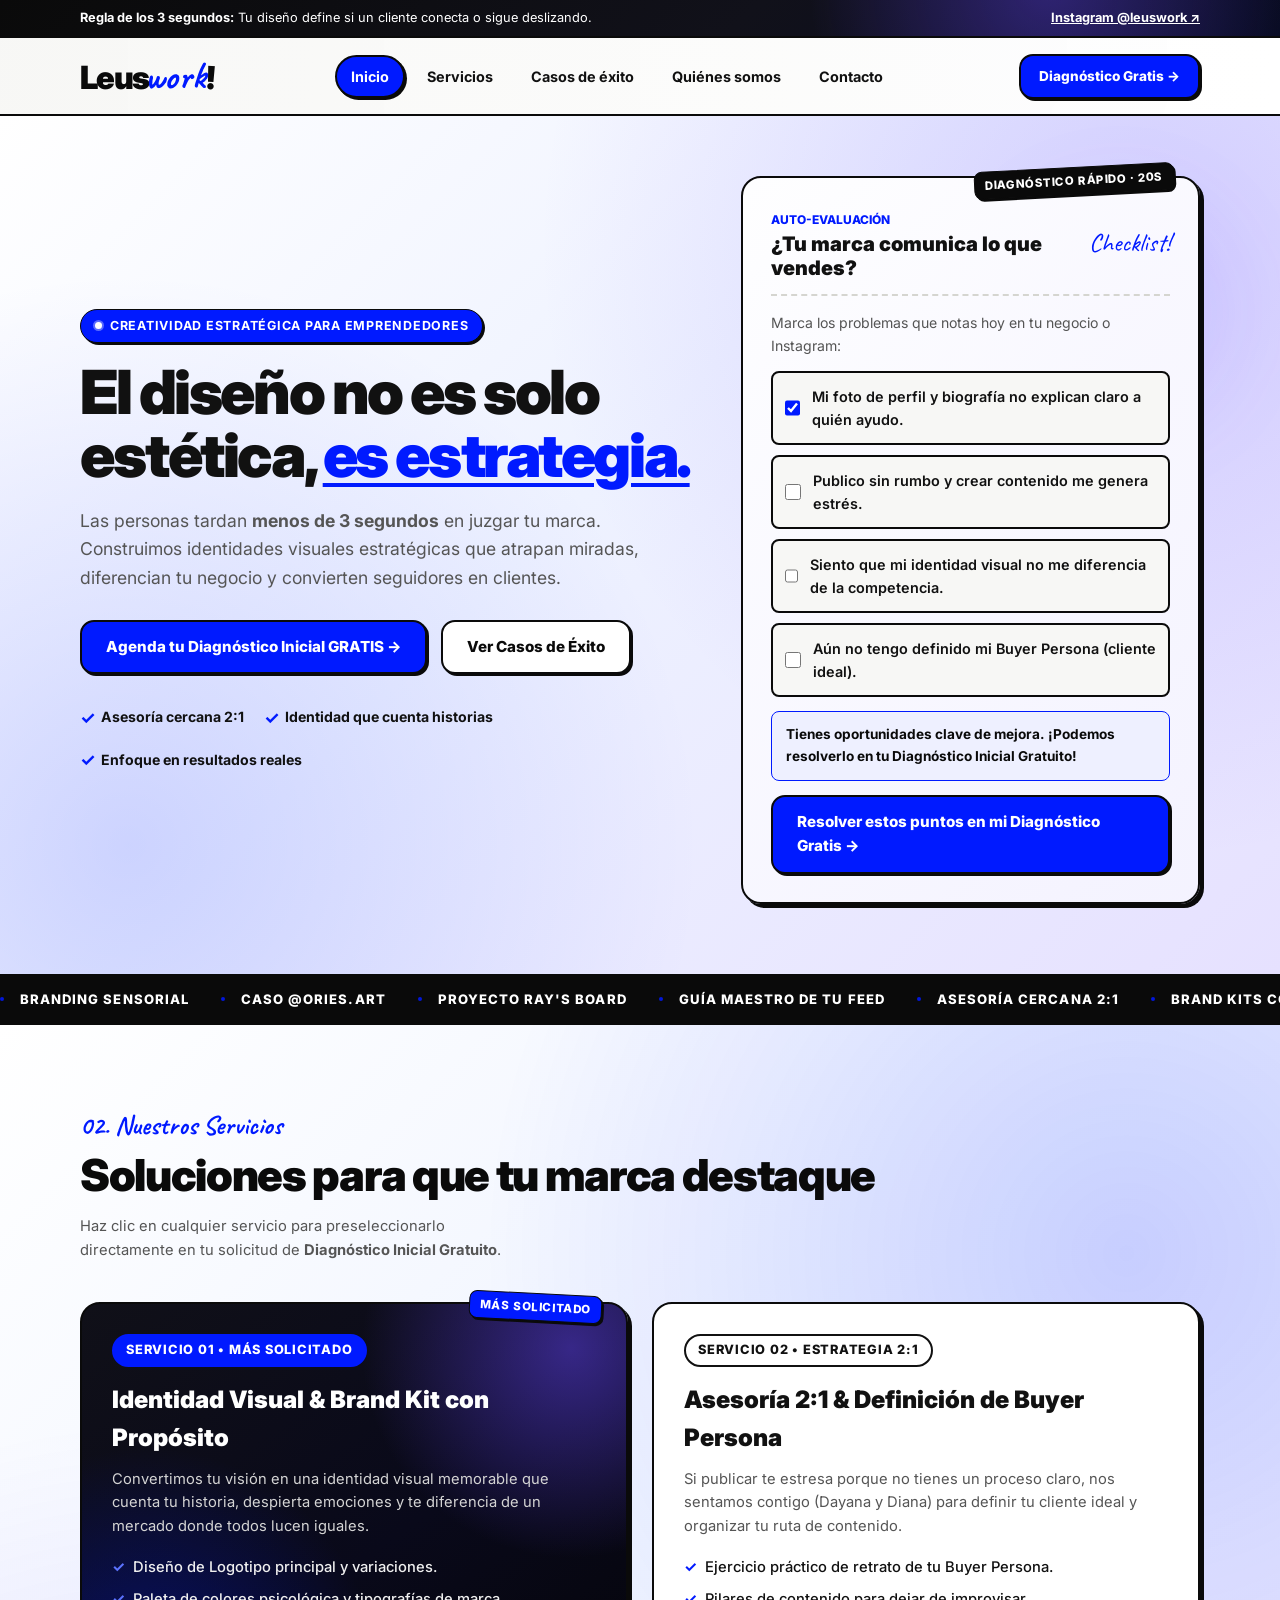
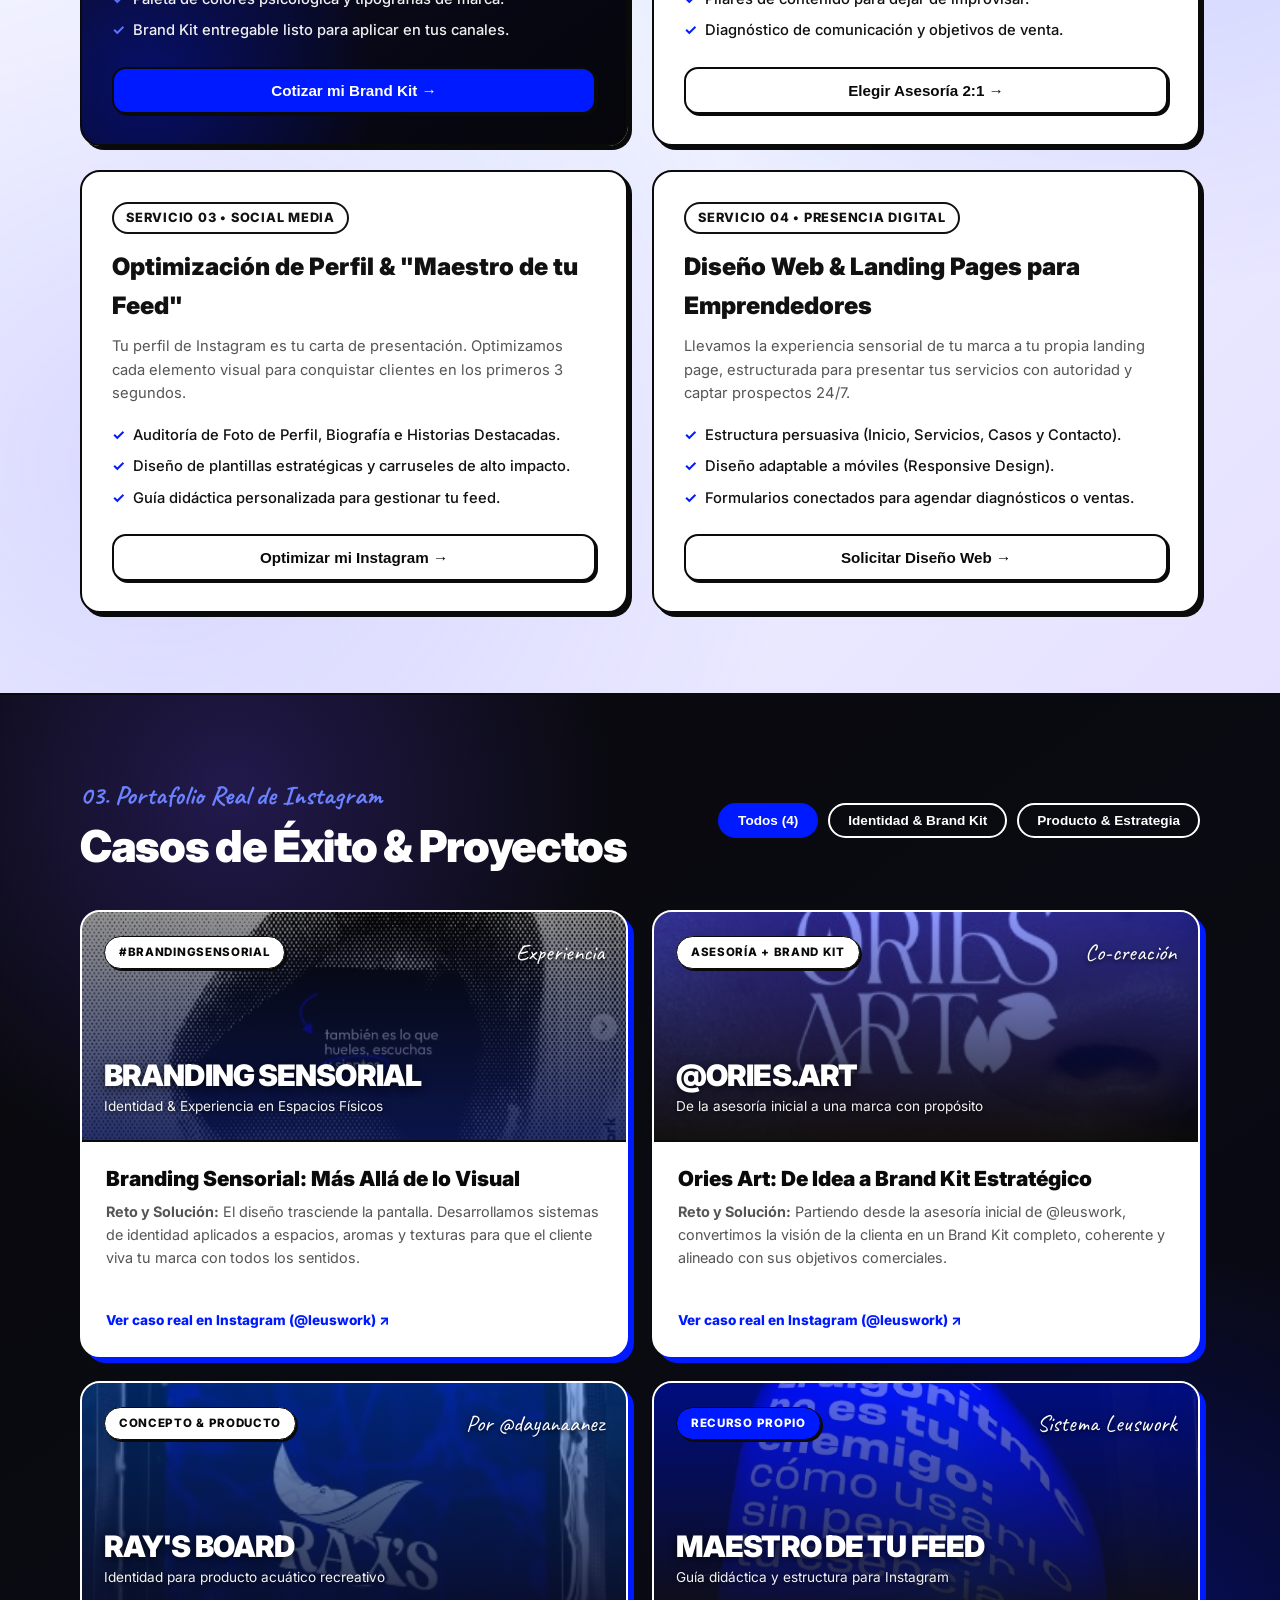
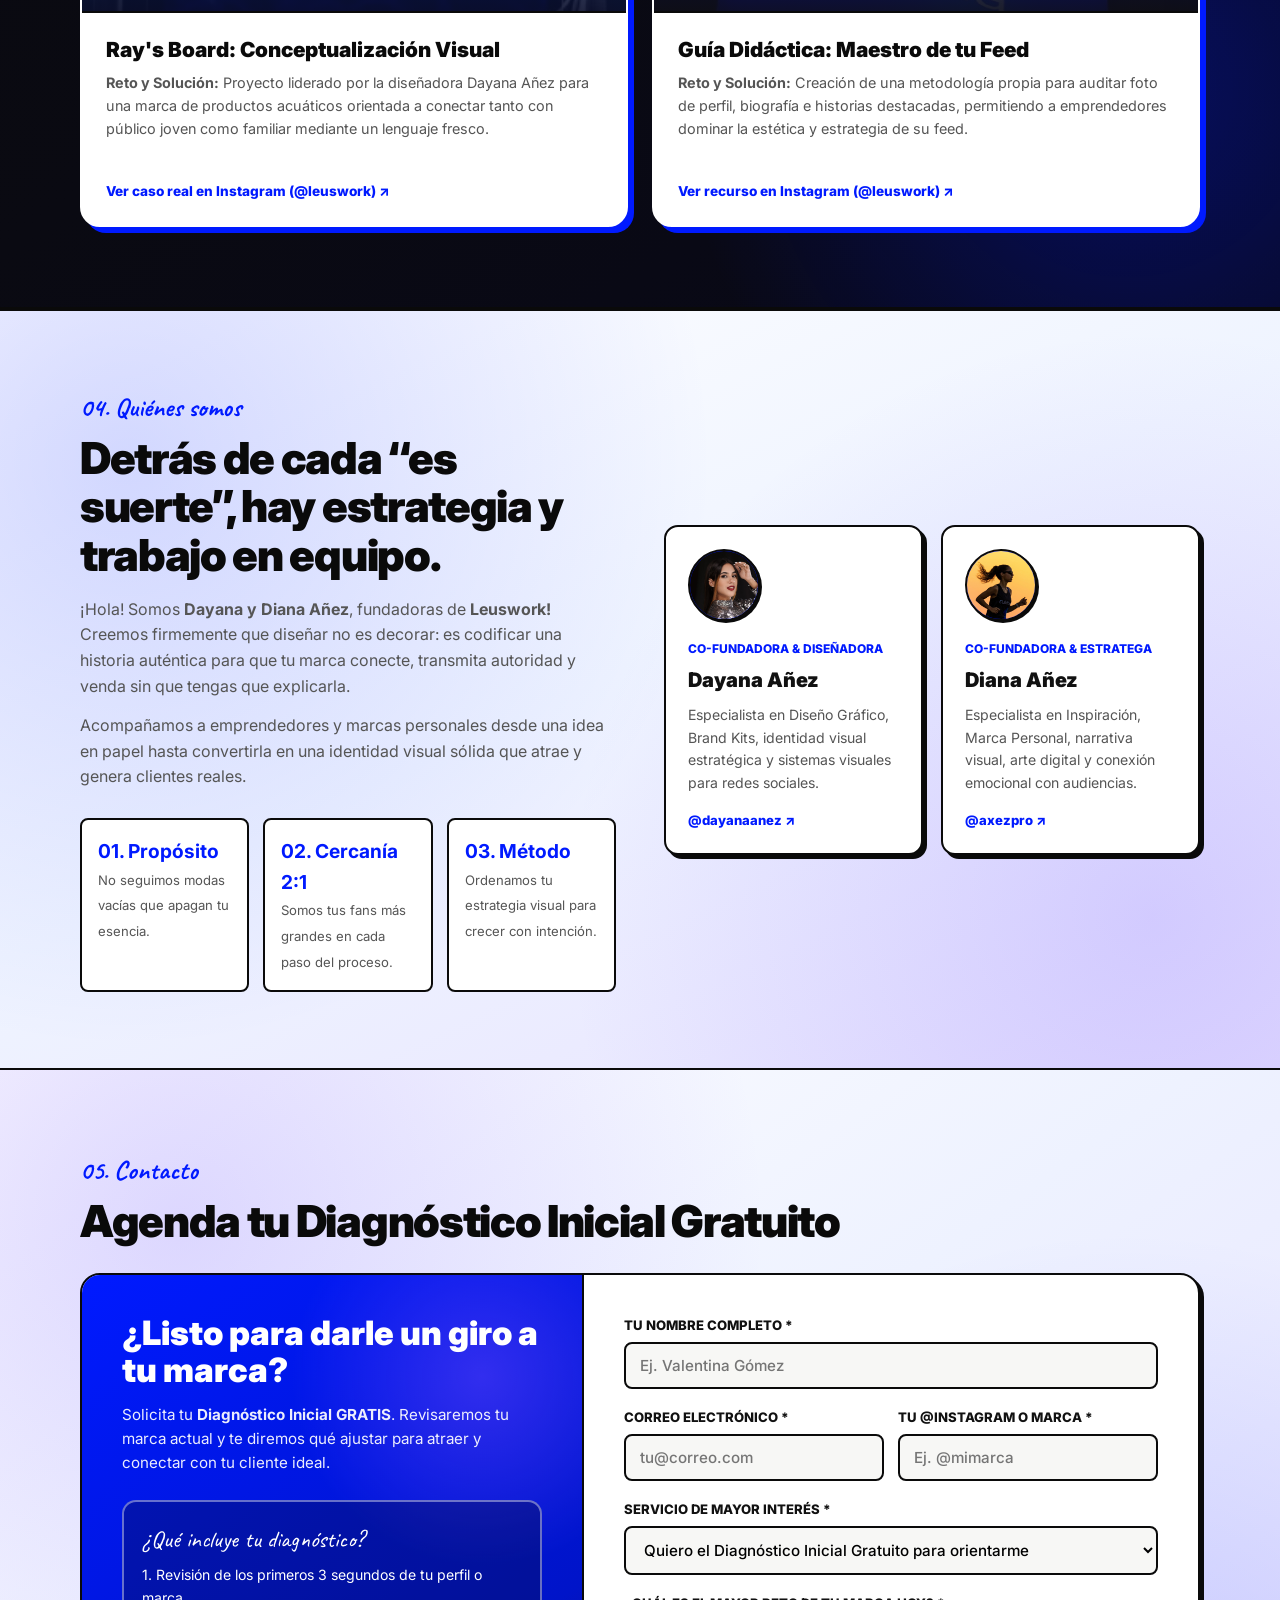
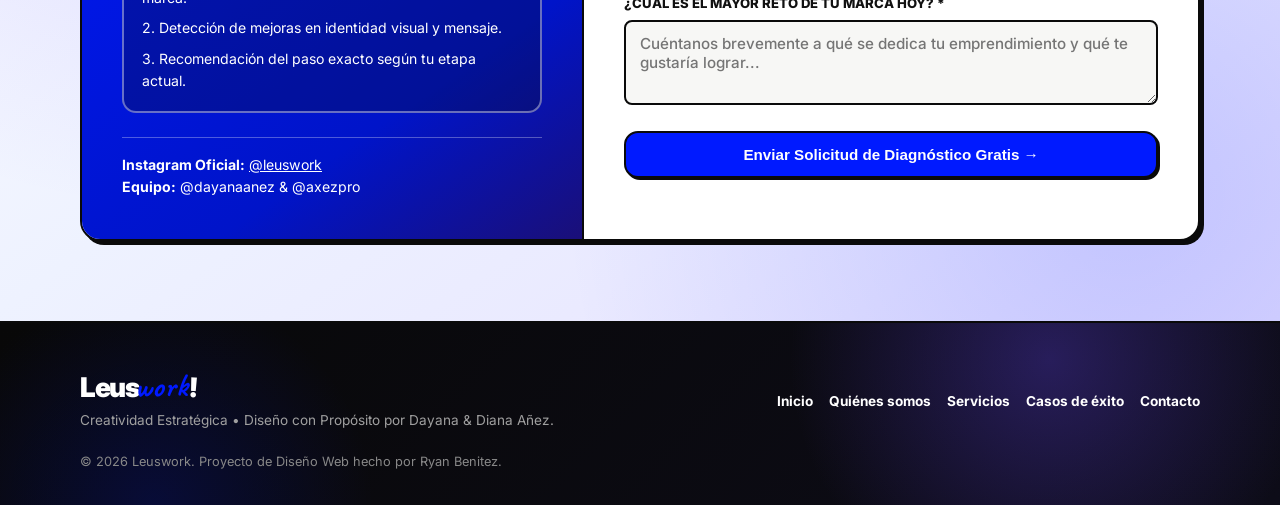
==== commit c6b92d02: "beta 1.1.1" ====
--- a/index.html
+++ b/index.html
@@ -24,7 +24,8 @@
   <div class="top-bar">
     <div class="container-lw top-bar__inner">
       <div>
-        <span><strong style="color: var(--color-blue-soft);">Regla de los 3 segundos:</strong> Tu diseño define si un cliente conecta o sigue deslizando.</span>
+        <span><strong style="color: var(--color-blue-soft);">Regla de los 3 segundos:</strong> Tu diseño define si un
+          cliente conecta o sigue deslizando.</span>
       </div>
       <div>
         <a href="https://www.instagram.com/leuswork/" target="_blank" rel="noopener noreferrer"
@@ -103,7 +104,8 @@
           </h1>
 
           <p class="hero-lead">
-            Las personas tardan <strong>menos de 3 segundos</strong> en juzgar tu marca. Construimos identidades visuales estratégicas que atrapan miradas, diferencian tu negocio y convierten seguidores en clientes.
+            Las personas tardan <strong>menos de 3 segundos</strong> en juzgar tu marca. Construimos identidades
+            visuales estratégicas que atrapan miradas, diferencian tu negocio y convierten seguidores en clientes.
           </p>
 
           <div class="hero-actions">
@@ -117,9 +119,15 @@
 
           <!-- Puntos de confianza -->
           <div style="display: flex; flex-wrap: wrap; gap: 20px; font-size: 0.88rem; font-weight: 700;">
-            <span style="display: inline-flex; align-items: center; gap: 6px;"><span style="color: var(--color-blue); font-size: 1.1rem; line-height: 1;">✓</span> Asesoría cercana 2:1</span>
-            <span style="display: inline-flex; align-items: center; gap: 6px;"><span style="color: var(--color-blue); font-size: 1.1rem; line-height: 1;">✓</span> Identidad que cuenta historias</span>
-            <span style="display: inline-flex; align-items: center; gap: 6px;"><span style="color: var(--color-blue); font-size: 1.1rem; line-height: 1;">✓</span> Enfoque en resultados reales</span>
+            <span style="display: inline-flex; align-items: center; gap: 6px;"><span
+                style="color: var(--color-blue); font-size: 1.1rem; line-height: 1;">✓</span> Asesoría cercana
+              2:1</span>
+            <span style="display: inline-flex; align-items: center; gap: 6px;"><span
+                style="color: var(--color-blue); font-size: 1.1rem; line-height: 1;">✓</span> Identidad que cuenta
+              historias</span>
+            <span style="display: inline-flex; align-items: center; gap: 6px;"><span
+                style="color: var(--color-blue); font-size: 1.1rem; line-height: 1;">✓</span> Enfoque en resultados
+              reales</span>
           </div>
         </div>
 
@@ -221,7 +229,8 @@
 
           <!-- Servicio 1: Identidad Visual & Brand Kit (Destacado / Más Solicitado) -->
           <article class="service-card service-card--featured">
-            <span class="sticker-badge sticker-badge--accent" style="position: absolute; top: -11px; right: 24px; transform: rotate(3deg);">
+            <span class="sticker-badge sticker-badge--accent"
+              style="position: absolute; top: -11px; right: 24px; transform: rotate(3deg);">
               Más Solicitado
             </span>
             <div>
@@ -238,8 +247,10 @@
               </p>
               <ul class="service-list" style="color: #EFEFEF;">
                 <li><strong style="color: #5C73FF;">✓</strong> Diseño de Logotipo principal y variaciones.</li>
-                <li><strong style="color: #5C73FF;">✓</strong> Paleta de colores psicológica y tipografías de marca.</li>
-                <li><strong style="color: #5C73FF;">✓</strong> Brand Kit entregable listo para aplicar en tus canales.</li>
+                <li><strong style="color: #5C73FF;">✓</strong> Paleta de colores psicológica y tipografías de marca.
+                </li>
+                <li><strong style="color: #5C73FF;">✓</strong> Brand Kit entregable listo para aplicar en tus canales.
+                </li>
               </ul>
             </div>
             <button type="button" class="btn-lw btn-lw--primary"
@@ -260,9 +271,12 @@
                 definir tu cliente ideal y organizar tu ruta de contenido.
               </p>
               <ul class="service-list">
-                <li><strong style="color: var(--color-blue);">✓</strong> Ejercicio práctico de retrato de tu Buyer Persona.</li>
-                <li><strong style="color: var(--color-blue);">✓</strong> Pilares de contenido para dejar de improvisar.</li>
-                <li><strong style="color: var(--color-blue);">✓</strong> Diagnóstico de comunicación y objetivos de venta.</li>
+                <li><strong style="color: var(--color-blue);">✓</strong> Ejercicio práctico de retrato de tu Buyer
+                  Persona.</li>
+                <li><strong style="color: var(--color-blue);">✓</strong> Pilares de contenido para dejar de improvisar.
+                </li>
+                <li><strong style="color: var(--color-blue);">✓</strong> Diagnóstico de comunicación y objetivos de
+                  venta.</li>
               </ul>
             </div>
             <button type="button" class="btn-lw btn-lw--secondary"
@@ -283,9 +297,12 @@
                 clientes en los primeros 3 segundos.
               </p>
               <ul class="service-list">
-                <li><strong style="color: var(--color-blue);">✓</strong> Auditoría de Foto de Perfil, Biografía e Historias Destacadas.</li>
-                <li><strong style="color: var(--color-blue);">✓</strong> Diseño de plantillas estratégicas y carruseles de alto impacto.</li>
-                <li><strong style="color: var(--color-blue);">✓</strong> Guía didáctica personalizada para gestionar tu feed.</li>
+                <li><strong style="color: var(--color-blue);">✓</strong> Auditoría de Foto de Perfil, Biografía e
+                  Historias Destacadas.</li>
+                <li><strong style="color: var(--color-blue);">✓</strong> Diseño de plantillas estratégicas y carruseles
+                  de alto impacto.</li>
+                <li><strong style="color: var(--color-blue);">✓</strong> Guía didáctica personalizada para gestionar tu
+                  feed.</li>
               </ul>
             </div>
             <button type="button" class="btn-lw btn-lw--secondary"
@@ -306,9 +323,12 @@
                 servicios con autoridad y captar prospectos 24/7.
               </p>
               <ul class="service-list">
-                <li><strong style="color: var(--color-blue);">✓</strong> Estructura persuasiva (Inicio, Servicios, Casos y Contacto).</li>
-                <li><strong style="color: var(--color-blue);">✓</strong> Diseño adaptable a móviles (Responsive Design).</li>
-                <li><strong style="color: var(--color-blue);">✓</strong> Formularios conectados para agendar diagnósticos o ventas.</li>
+                <li><strong style="color: var(--color-blue);">✓</strong> Estructura persuasiva (Inicio, Servicios, Casos
+                  y Contacto).</li>
+                <li><strong style="color: var(--color-blue);">✓</strong> Diseño adaptable a móviles (Responsive Design).
+                </li>
+                <li><strong style="color: var(--color-blue);">✓</strong> Formularios conectados para agendar
+                  diagnósticos o ventas.</li>
               </ul>
             </div>
             <button type="button" class="btn-lw btn-lw--secondary"
@@ -364,7 +384,9 @@
                   Branding Sensorial: Más Allá de lo Visual
                 </h3>
                 <p style="font-size: 0.9rem; color: var(--color-muted); margin-bottom: 14px;">
-                  <strong>Reto y Solución:</strong> El diseño trasciende la pantalla. Desarrollamos sistemas de identidad aplicados a espacios, aromas y texturas para que el cliente viva tu marca con todos los sentidos.
+                  <strong>Reto y Solución:</strong> El diseño trasciende la pantalla. Desarrollamos sistemas de
+                  identidad aplicados a espacios, aromas y texturas para que el cliente viva tu marca con todos los
+                  sentidos.
                 </p>
               </div>
             </div>
@@ -489,25 +511,30 @@
           </h2>
           <p style="margin-bottom: 14px; color: var(--color-muted);">
             ¡Hola! Somos <strong>Dayana y Diana Añez</strong>, fundadoras de <strong>Leuswork!</strong> Creemos
-            firmemente que diseñar no es decorar: es codificar una historia auténtica para que tu marca conecte, transmita autoridad y venda sin que tengas que explicarla.
+            firmemente que diseñar no es decorar: es codificar una historia auténtica para que tu marca conecte,
+            transmita autoridad y venda sin que tengas que explicarla.
           </p>
           <p style="color: var(--color-muted);">
-            Acompañamos a emprendedores y marcas personales desde una idea en papel hasta convertirla en una identidad visual sólida que atrae y genera clientes reales.
+            Acompañamos a emprendedores y marcas personales desde una idea en papel hasta convertirla en una identidad
+            visual sólida que atrae y genera clientes reales.
           </p>
 
           <!-- 3 Pilares reales de su comunicación -->
           <div class="pillars-grid">
             <div class="pillar-box">
               <strong style="color: var(--color-blue); font-size: 1.2rem; display: block;">01. Propósito</strong>
-              <span style="font-size: 0.82rem; color: var(--color-muted);">No seguimos modas vacías que apagan tu esencia.</span>
+              <span style="font-size: 0.82rem; color: var(--color-muted);">No seguimos modas vacías que apagan tu
+                esencia.</span>
             </div>
             <div class="pillar-box">
               <strong style="color: var(--color-blue); font-size: 1.2rem; display: block;">02. Cercanía 2:1</strong>
-              <span style="font-size: 0.82rem; color: var(--color-muted);">Somos tus fans más grandes en cada paso del proceso.</span>
+              <span style="font-size: 0.82rem; color: var(--color-muted);">Somos tus fans más grandes en cada paso del
+                proceso.</span>
             </div>
             <div class="pillar-box">
               <strong style="color: var(--color-blue); font-size: 1.2rem; display: block;">03. Método</strong>
-              <span style="font-size: 0.82rem; color: var(--color-muted);">Ordenamos tu estrategia visual para crecer con intención.</span>
+              <span style="font-size: 0.82rem; color: var(--color-muted);">Ordenamos tu estrategia visual para crecer
+                con intención.</span>
             </div>
           </div>
         </div>
@@ -528,7 +555,8 @@
                 Dayana Añez
               </h3>
               <p style="font-size: 0.88rem; color: var(--color-muted); margin-bottom: 16px;">
-                Especialista en Diseño Gráfico, Brand Kits, identidad visual estratégica y sistemas visuales para redes sociales.
+                Especialista en Diseño Gráfico, Brand Kits, identidad visual estratégica y sistemas visuales para redes
+                sociales.
               </p>
             </div>
             <a href="https://www.instagram.com/dayanaanez/" target="_blank" rel="noopener noreferrer"
@@ -550,7 +578,8 @@
                 Diana Añez
               </h3>
               <p style="font-size: 0.88rem; color: var(--color-muted); margin-bottom: 16px;">
-                Especialista en Inspiración, Marca Personal, narrativa visual, arte digital y conexión emocional con audiencias.
+                Especialista en Inspiración, Marca Personal, narrativa visual, arte digital y conexión emocional con
+                audiencias.
               </p>
             </div>
             <a href="https://www.instagram.com/axezpro/" target="_blank" rel="noopener noreferrer"
@@ -570,14 +599,16 @@
     <section id="contacto" class="contact-section">
       <div class="container-lw">
 
+        <div class="section-header" style="margin-bottom: 28px;">
+          <span class="section-subtitle">05. Contacto</span>
+          <h2 class="section-title">Agenda tu Diagnóstico Inicial Gratuito</h2>
+        </div>
+
         <div class="contact-wrapper">
 
           <!-- Información lateral del Diagnóstico -->
           <div class="contact-info">
             <div>
-              <span class="badge-lw" style="color: var(--color-black); margin-bottom: 16px;">
-                05. Contacto Directo
-              </span>
               <h2 style="font-size: 2.1rem; font-weight: 900; line-height: 1.1; margin-bottom: 14px;">
                 ¿Listo para darle un giro a tu marca?
               </h2>
@@ -609,26 +640,23 @@
           <!-- Formulario Interactivo -->
           <div class="contact-form-box">
             <form id="diagnosticForm" novalidate>
-              <h3 style="font-size: 1.35rem; font-weight: 900; margin-bottom: 4px;">
-                Agenda tu Diagnóstico Inicial Gratuito
-              </h3>
-              <p style="font-size: 0.85rem; color: var(--color-muted); margin-bottom: 20px;">
-                Completa tus datos y nos pondremos en contacto contigo en menos de 24 horas.
-              </p>
 
               <div class="form-group">
                 <label class="form-label" for="nombre">Tu Nombre Completo *</label>
-                <input type="text" id="nombre" name="Nombre" class="form-input" placeholder="Ej. Valentina Gómez" required />
+                <input type="text" id="nombre" name="Nombre" class="form-input" placeholder="Ej. Valentina Gómez"
+                  required />
               </div>
 
               <div style="display: grid; grid-template-columns: 1fr 1fr; gap: 14px;">
                 <div class="form-group">
                   <label class="form-label" for="correo">Correo Electrónico *</label>
-                  <input type="email" id="correo" name="Email" class="form-input" placeholder="tu@correo.com" required />
+                  <input type="email" id="correo" name="Email" class="form-input" placeholder="tu@correo.com"
+                    required />
                 </div>
                 <div class="form-group">
                   <label class="form-label" for="instagram">Tu @Instagram o Marca *</label>
-                  <input type="text" id="instagram" name="Instagram" class="form-input" placeholder="Ej. @mimarca" required />
+                  <input type="text" id="instagram" name="Instagram" class="form-input" placeholder="Ej. @mimarca"
+                    required />
                 </div>
               </div>
 
--- a/styles.css
+++ b/styles.css
@@ -755,10 +755,16 @@
 }
 
 .case-visual__badge {
-  color: var(--color-black);
+  color: #0A0A0A !important;
   font-size: 0.72rem;
-  background: rgba(255, 255, 255, 0.95);
+  font-weight: 800;
+  background: #FFFFFF !important;
   white-space: nowrap;
+}
+
+.case-visual__badge.badge-lw--blue {
+  color: #FFFFFF !important;
+  background: var(--color-blue) !important;
 }
 
 .case-visual__cursive {
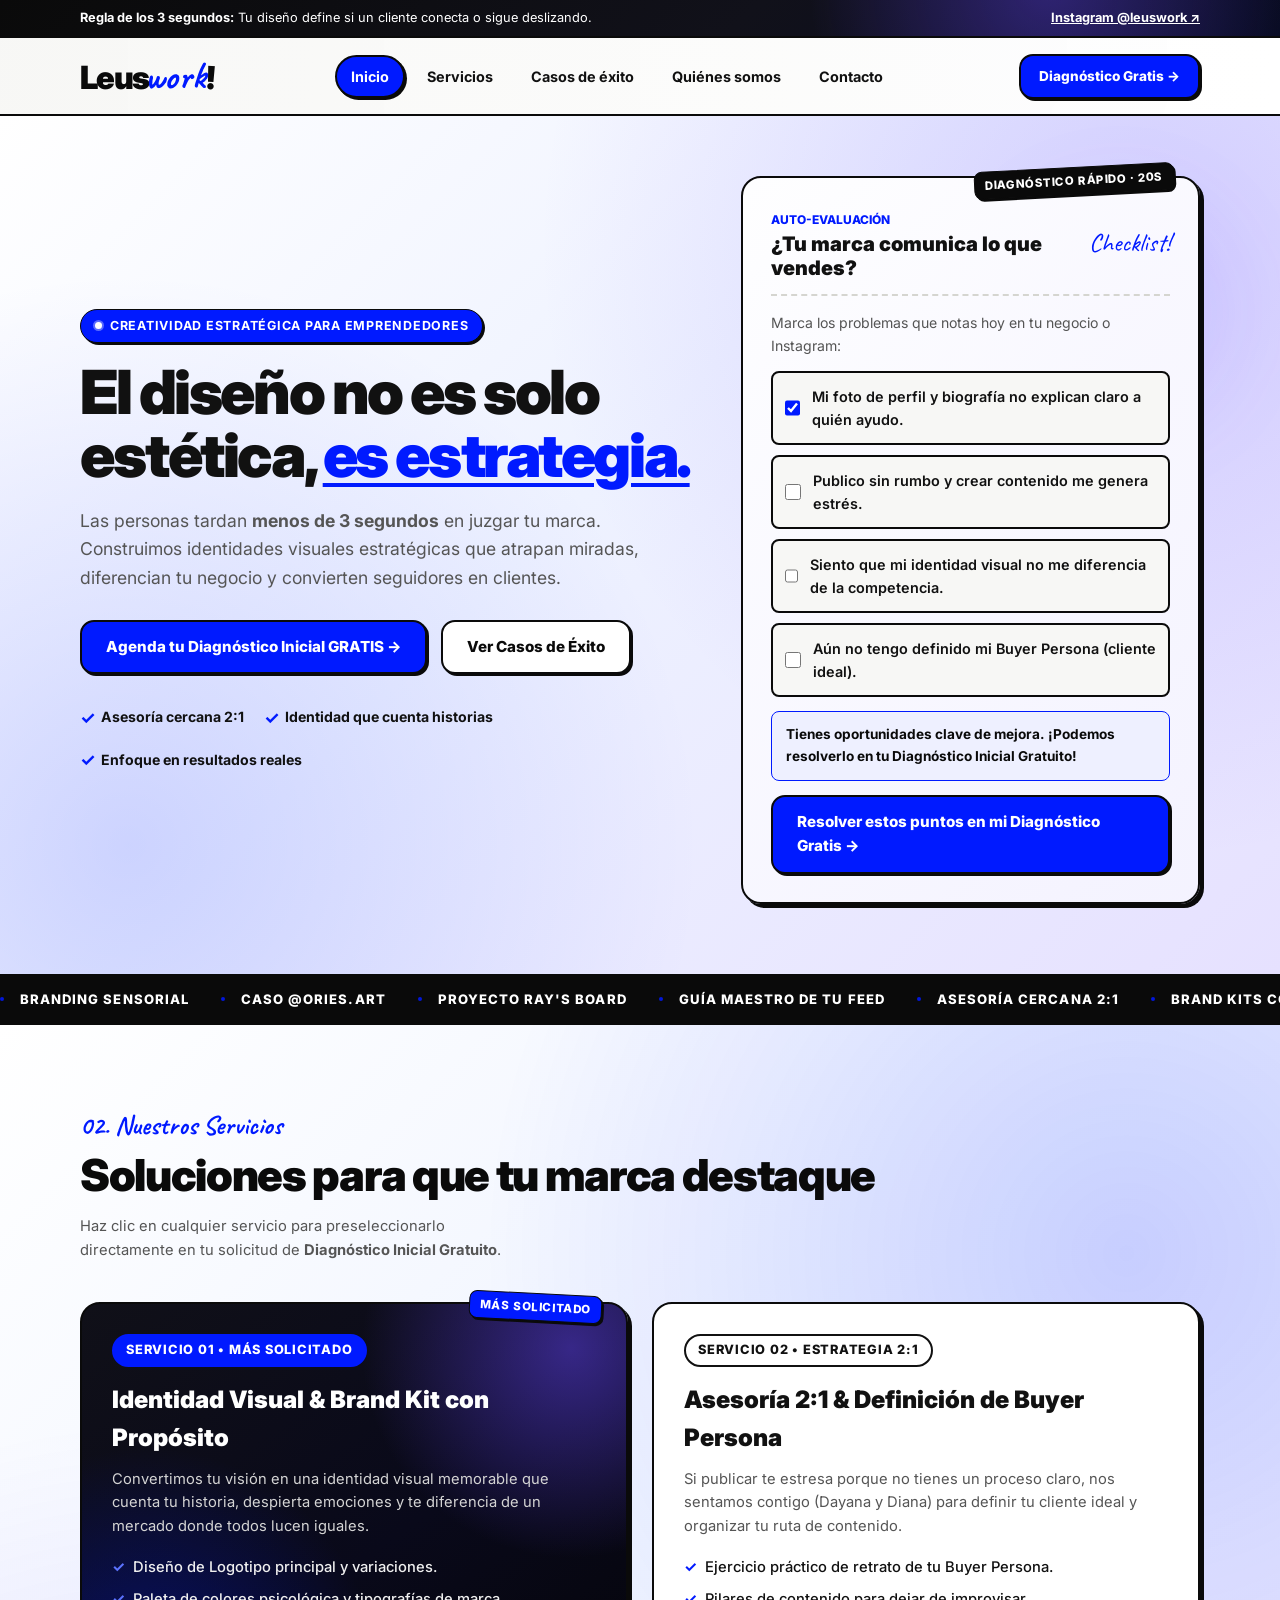
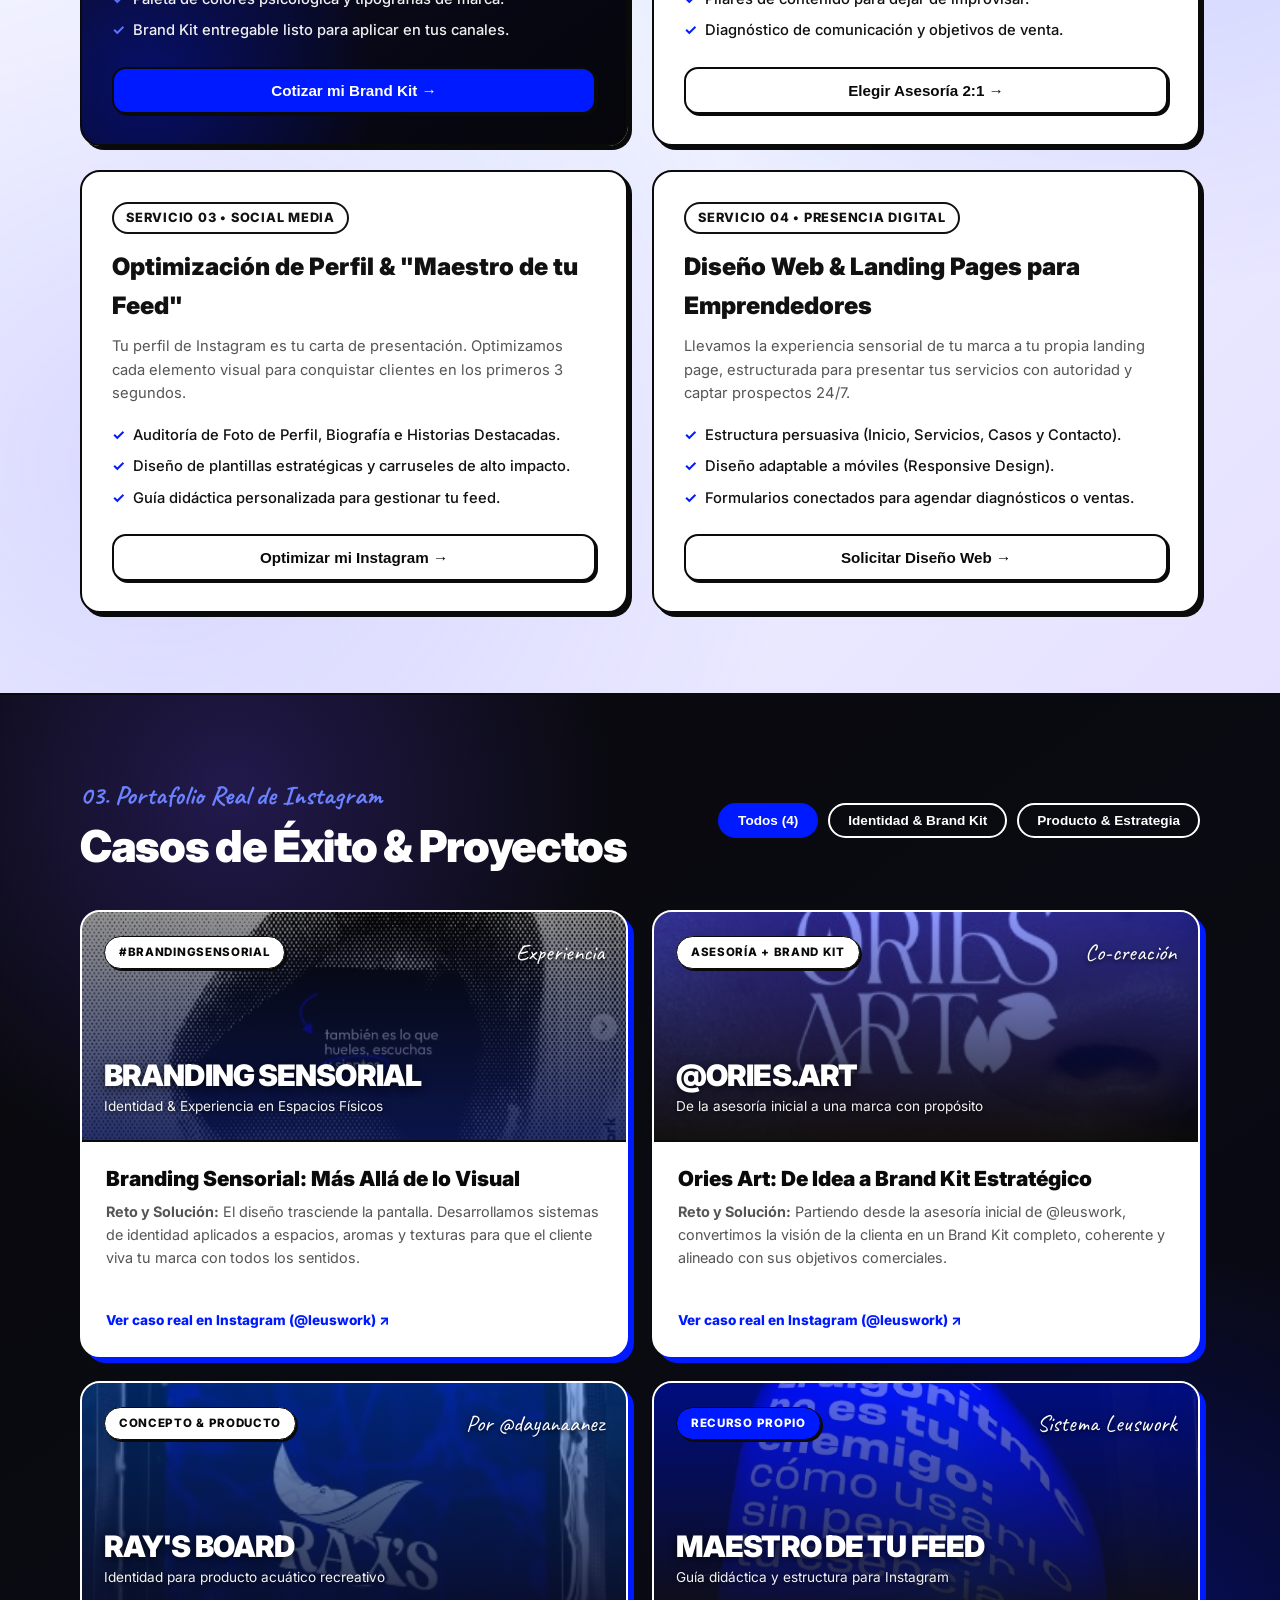
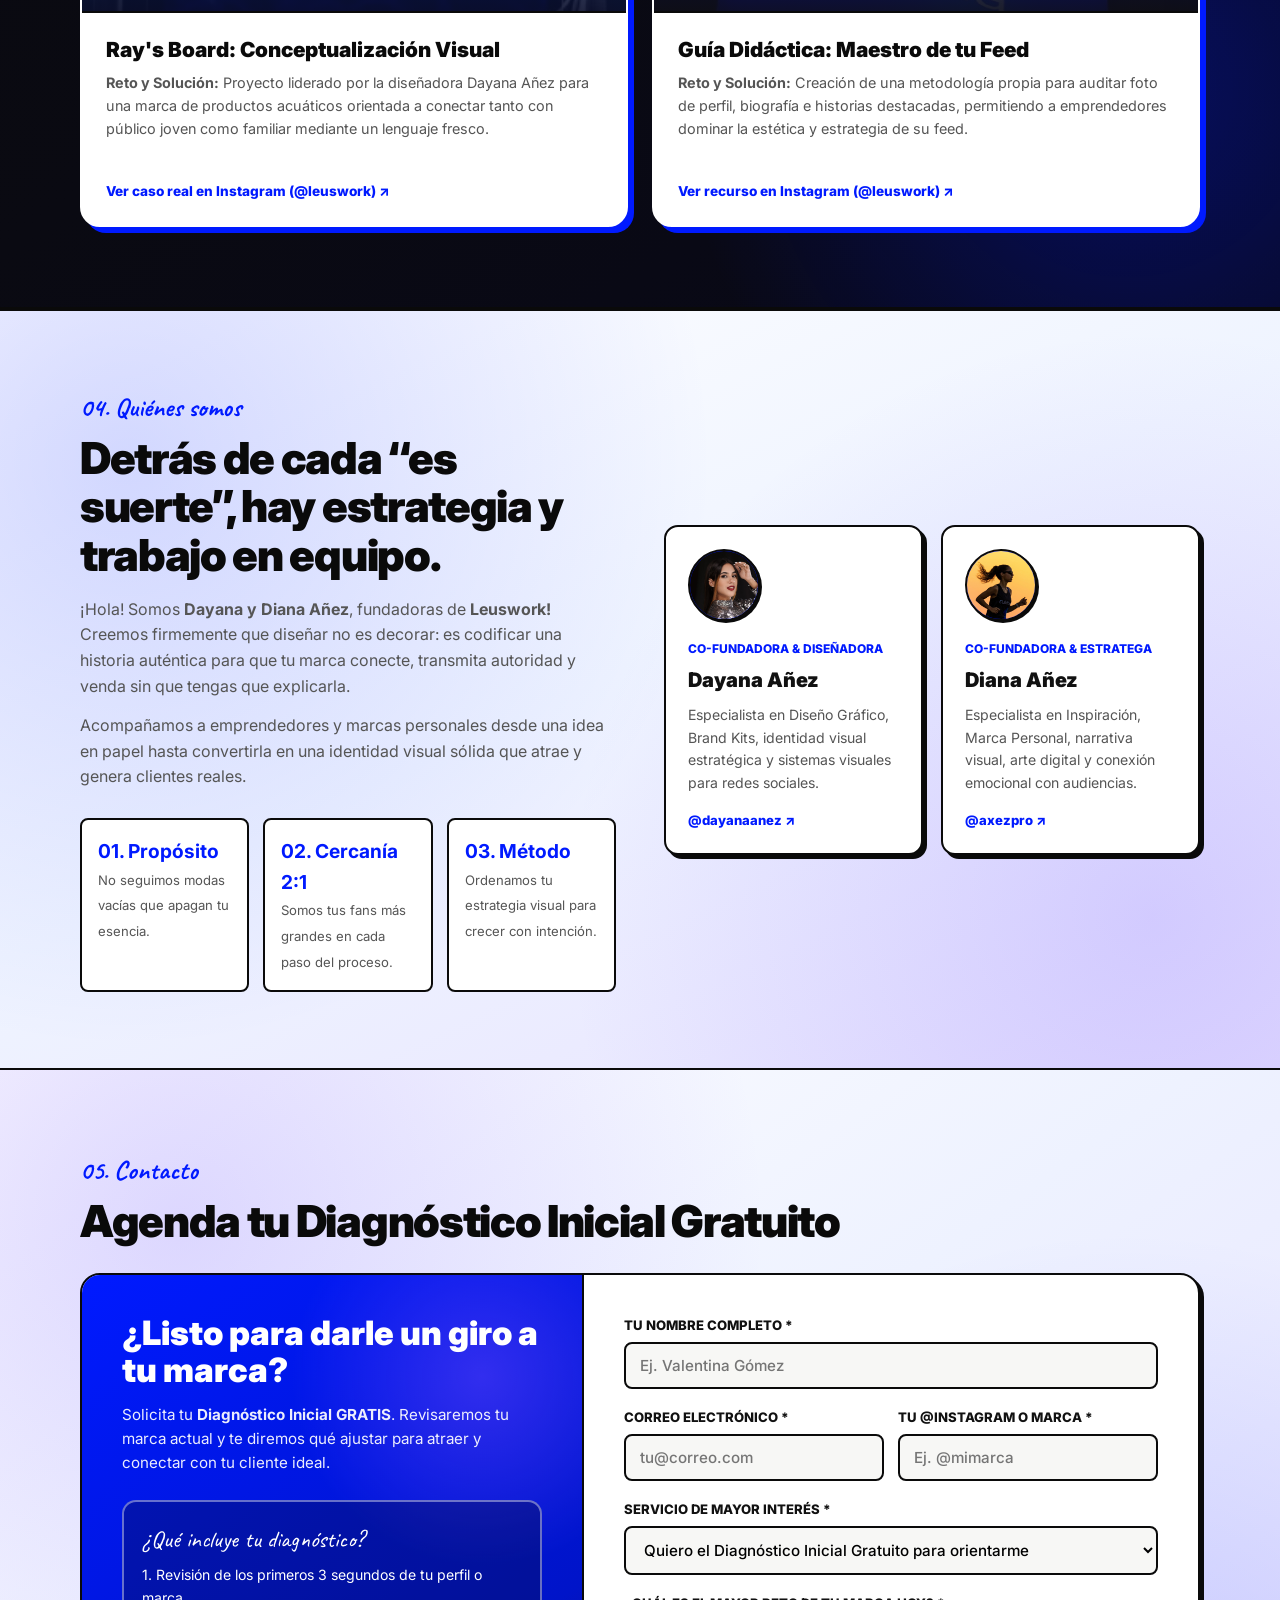
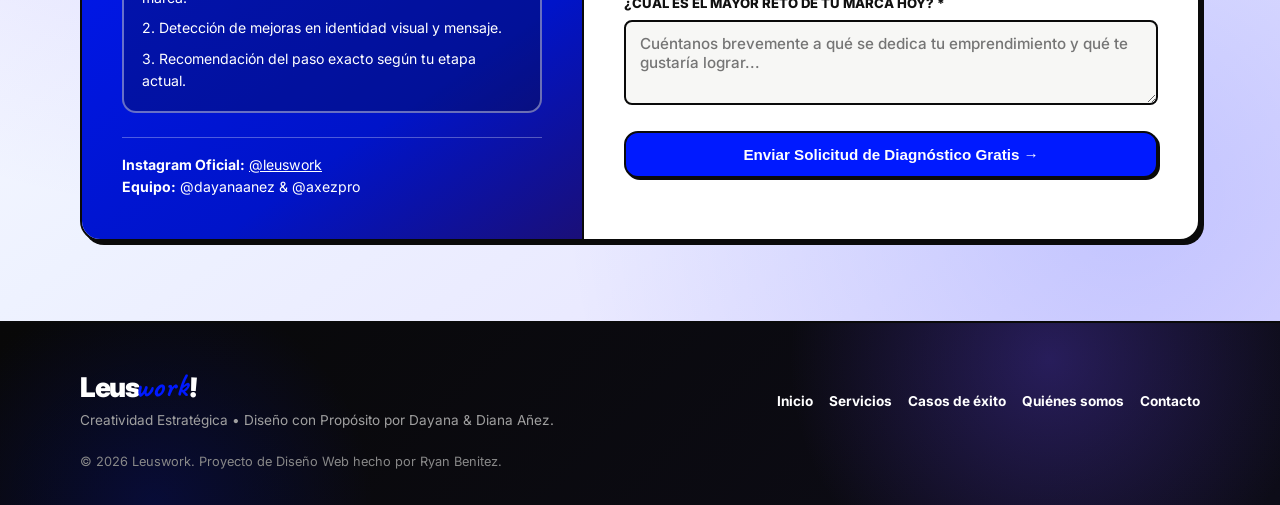
==== commit 4b352296: "beta 1.1.1" ====
--- a/index.html
+++ b/index.html
@@ -17,10 +17,6 @@
 
 <body>
 
-  <!-- Contenido y secciones principales -->
-  <!-- ==========================================================================
-       BARRA SUPERIOR DE IMPACTO (GANCHO REAL DEL INSTAGRAM DE @LEUSWORK)
-       ========================================================================== -->
   <div class="top-bar">
     <div class="container-lw top-bar__inner">
       <div>
@@ -36,20 +32,15 @@
     </div>
   </div>
 
-  <!-- ==========================================================================
-       HEADER PRINCIPAL CON LOGOTIPO FIEL Y LAS 5 SECCIONES DEL BRIEFING
-       ========================================================================== -->
   <header class="site-header">
     <div class="container-lw site-header__inner">
 
-      <!-- Logotipo Oficial Leuswork! -->
       <a href="#inicio" class="brand-logo" aria-label="Leuswork Inicio">
         <span class="brand-logo__leus">Leus</span>
         <span class="brand-logo__work">work</span>
         <span class="brand-logo__bang">!</span>
       </a>
 
-      <!-- Menú de Navegación (Las 5 páginas/secciones principales del Briefing) -->
       <nav class="main-nav" aria-label="Navegación principal">
         <a href="#inicio" class="main-nav__link active" data-section="inicio">Inicio</a>
         <a href="#servicios" class="main-nav__link" data-section="servicios">Servicios</a>
@@ -58,20 +49,17 @@
         <a href="#contacto" class="main-nav__link" data-section="contacto">Contacto</a>
       </nav>
 
-      <!-- Botón de Conversión Principal (Briefing) -->
       <div class="header-cta-desktop">
         <a href="#contacto" class="btn-lw btn-lw--primary" style="padding: 10px 18px; font-size: 0.85rem;">
           Diagnóstico Gratis →
         </a>
       </div>
 
-      <!-- Botón Hamburguesa para Móviles -->
       <button type="button" class="mobile-toggle" id="mobileMenuBtn" aria-label="Abrir menú móvil">
         ☰ Menú
       </button>
     </div>
 
-    <!-- Menú Móvil Desplegable -->
     <div class="mobile-menu" id="mobileMenu">
       <div style="display: flex; flex-direction: column; gap: 10px;">
         <a href="#inicio" class="main-nav__link" onclick="closeMobileMenu()">01. Inicio</a>
@@ -87,13 +75,10 @@
   </header>
 
   <main>
-    <!-- ==========================================================================
-         SECCIÓN 01: INICIO (HERO DIRECTO CON EL MENSAJE REAL DE LEUSWORK)
-         ========================================================================== -->
+    <!-- 01. Inicio -->
     <section id="inicio" class="hero-section">
       <div class="container-lw hero-grid">
 
-        <!-- Columna Izquierda: Propuesta de Valor -->
         <div>
           <span class="badge-lw badge-lw--blue">
             <span class="status-dot"></span> Creatividad Estratégica para Emprendedores
@@ -117,21 +102,16 @@
             </a>
           </div>
 
-          <!-- Puntos de confianza -->
           <div style="display: flex; flex-wrap: wrap; gap: 20px; font-size: 0.88rem; font-weight: 700;">
             <span style="display: inline-flex; align-items: center; gap: 6px;"><span
-                style="color: var(--color-blue); font-size: 1.1rem; line-height: 1;">✓</span> Asesoría cercana
-              2:1</span>
+                style="color: var(--color-blue); font-size: 1.1rem; line-height: 1;">✓</span> Asesoría cercana 2:1</span>
             <span style="display: inline-flex; align-items: center; gap: 6px;"><span
-                style="color: var(--color-blue); font-size: 1.1rem; line-height: 1;">✓</span> Identidad que cuenta
-              historias</span>
+                style="color: var(--color-blue); font-size: 1.1rem; line-height: 1;">✓</span> Identidad que cuenta historias</span>
             <span style="display: inline-flex; align-items: center; gap: 6px;"><span
-                style="color: var(--color-blue); font-size: 1.1rem; line-height: 1;">✓</span> Enfoque en resultados
-              reales</span>
-          </div>
-        </div>
-
-        <!-- Columna Derecha: Test Interactivo basado en el post real de @leuswork -->
+                style="color: var(--color-blue); font-size: 1.1rem; line-height: 1;">✓</span> Enfoque en resultados reales</span>
+          </div>
+        </div>
+
         <div class="audit-card">
           <span class="sticker-badge" style="position: absolute; top: -11px; right: 24px;">
             Diagnóstico Rápido · 20s
@@ -186,9 +166,7 @@
       </div>
     </section>
 
-    <!-- ==========================================================================
-         CINTA INFINITA (MARQUEE) - PROYECTOS REALES Y AUTORIDAD DE MARCA
-         ========================================================================== -->
+    <!-- Marquee -->
     <div class="marquee-bar" aria-hidden="true">
       <div class="marquee-track">
         <span class="marquee-item"><span class="marquee-divider"></span> BRANDING SENSORIAL</span>
@@ -197,7 +175,6 @@
         <span class="marquee-item"><span class="marquee-divider"></span> GUÍA MAESTRO DE TU FEED</span>
         <span class="marquee-item"><span class="marquee-divider"></span> ASESORÍA CERCANA 2:1</span>
         <span class="marquee-item"><span class="marquee-divider"></span> BRAND KITS CON PROPÓSITO</span>
-        <!-- Duplicado para loop continuo infinito -->
         <span class="marquee-item"><span class="marquee-divider"></span> BRANDING SENSORIAL</span>
         <span class="marquee-item"><span class="marquee-divider"></span> CASO @ORIES.ART</span>
         <span class="marquee-item"><span class="marquee-divider"></span> PROYECTO RAY'S BOARD</span>
@@ -207,9 +184,7 @@
       </div>
     </div>
 
-    <!-- ==========================================================================
-         SECCIÓN 02: SERVICIOS (SOLUCIONES ESTRATÉGICAS DIRECTAS)
-         ========================================================================== -->
+    <!-- 02. Servicios -->
     <section id="servicios" class="services-section">
       <div class="container-lw">
 
@@ -227,7 +202,6 @@
 
         <div class="services-grid">
 
-          <!-- Servicio 1: Identidad Visual & Brand Kit (Destacado / Más Solicitado) -->
           <article class="service-card service-card--featured">
             <span class="sticker-badge sticker-badge--accent"
               style="position: absolute; top: -11px; right: 24px; transform: rotate(3deg);">
@@ -247,10 +221,8 @@
               </p>
               <ul class="service-list" style="color: #EFEFEF;">
                 <li><strong style="color: #5C73FF;">✓</strong> Diseño de Logotipo principal y variaciones.</li>
-                <li><strong style="color: #5C73FF;">✓</strong> Paleta de colores psicológica y tipografías de marca.
-                </li>
-                <li><strong style="color: #5C73FF;">✓</strong> Brand Kit entregable listo para aplicar en tus canales.
-                </li>
+                <li><strong style="color: #5C73FF;">✓</strong> Paleta de colores psicológica y tipografías de marca.</li>
+                <li><strong style="color: #5C73FF;">✓</strong> Brand Kit entregable listo para aplicar en tus canales.</li>
               </ul>
             </div>
             <button type="button" class="btn-lw btn-lw--primary"
@@ -259,7 +231,6 @@
             </button>
           </article>
 
-          <!-- Servicio 2: Asesoría 2:1 & Buyer Persona -->
           <article class="service-card">
             <div>
               <span class="service-number">Servicio 02 • Estrategia 2:1</span>
@@ -271,12 +242,9 @@
                 definir tu cliente ideal y organizar tu ruta de contenido.
               </p>
               <ul class="service-list">
-                <li><strong style="color: var(--color-blue);">✓</strong> Ejercicio práctico de retrato de tu Buyer
-                  Persona.</li>
-                <li><strong style="color: var(--color-blue);">✓</strong> Pilares de contenido para dejar de improvisar.
-                </li>
-                <li><strong style="color: var(--color-blue);">✓</strong> Diagnóstico de comunicación y objetivos de
-                  venta.</li>
+                <li><strong style="color: var(--color-blue);">✓</strong> Ejercicio práctico de retrato de tu Buyer Persona.</li>
+                <li><strong style="color: var(--color-blue);">✓</strong> Pilares de contenido para dejar de improvisar.</li>
+                <li><strong style="color: var(--color-blue);">✓</strong> Diagnóstico de comunicación y objetivos de venta.</li>
               </ul>
             </div>
             <button type="button" class="btn-lw btn-lw--secondary"
@@ -285,7 +253,6 @@
             </button>
           </article>
 
-          <!-- Servicio 3: Optimización de Instagram & Guía Maestro de tu Feed -->
           <article class="service-card">
             <div>
               <span class="service-number">Servicio 03 • Social Media</span>
@@ -297,12 +264,9 @@
                 clientes en los primeros 3 segundos.
               </p>
               <ul class="service-list">
-                <li><strong style="color: var(--color-blue);">✓</strong> Auditoría de Foto de Perfil, Biografía e
-                  Historias Destacadas.</li>
-                <li><strong style="color: var(--color-blue);">✓</strong> Diseño de plantillas estratégicas y carruseles
-                  de alto impacto.</li>
-                <li><strong style="color: var(--color-blue);">✓</strong> Guía didáctica personalizada para gestionar tu
-                  feed.</li>
+                <li><strong style="color: var(--color-blue);">✓</strong> Auditoría de Foto de Perfil, Biografía e Historias Destacadas.</li>
+                <li><strong style="color: var(--color-blue);">✓</strong> Diseño de plantillas estratégicas y carruseles de alto impacto.</li>
+                <li><strong style="color: var(--color-blue);">✓</strong> Guía didáctica personalizada para gestionar tu feed.</li>
               </ul>
             </div>
             <button type="button" class="btn-lw btn-lw--secondary"
@@ -311,7 +275,6 @@
             </button>
           </article>
 
-          <!-- Servicio 4: Diseño Web & Landing Pages -->
           <article class="service-card">
             <div>
               <span class="service-number">Servicio 04 • Presencia Digital</span>
@@ -323,12 +286,9 @@
                 servicios con autoridad y captar prospectos 24/7.
               </p>
               <ul class="service-list">
-                <li><strong style="color: var(--color-blue);">✓</strong> Estructura persuasiva (Inicio, Servicios, Casos
-                  y Contacto).</li>
-                <li><strong style="color: var(--color-blue);">✓</strong> Diseño adaptable a móviles (Responsive Design).
-                </li>
-                <li><strong style="color: var(--color-blue);">✓</strong> Formularios conectados para agendar
-                  diagnósticos o ventas.</li>
+                <li><strong style="color: var(--color-blue);">✓</strong> Estructura persuasiva (Inicio, Servicios, Casos y Contacto).</li>
+                <li><strong style="color: var(--color-blue);">✓</strong> Diseño adaptable a móviles (Responsive Design).</li>
+                <li><strong style="color: var(--color-blue);">✓</strong> Formularios conectados para agendar diagnósticos o ventas.</li>
               </ul>
             </div>
             <button type="button" class="btn-lw btn-lw--secondary"
@@ -341,9 +301,7 @@
       </div>
     </section>
 
-    <!-- ==========================================================================
-         SECCIÓN 03: CASOS DE ÉXITO REALES (BRANDING SENSORIAL, ORIES.ART, RAY'S BOARD, FEED)
-         ========================================================================== -->
+    <!-- 03. Casos de éxito -->
     <section id="casos-exito" class="portfolio-section">
       <div class="container-lw">
 
@@ -354,19 +312,15 @@
             <h2 class="section-title" style="color: #FFFFFF;">Casos de Éxito & Proyectos</h2>
           </div>
 
-          <!-- Filtros simples con JS -->
           <div class="filter-bar" role="tablist">
             <button type="button" class="filter-btn active" onclick="filterCases('todos', this)">Todos (4)</button>
-            <button type="button" class="filter-btn" onclick="filterCases('branding', this)">Identidad & Brand
-              Kit</button>
-            <button type="button" class="filter-btn" onclick="filterCases('estrategia', this)">Producto &
-              Estrategia</button>
+            <button type="button" class="filter-btn" onclick="filterCases('branding', this)">Identidad & Brand Kit</button>
+            <button type="button" class="filter-btn" onclick="filterCases('estrategia', this)">Producto & Estrategia</button>
           </div>
         </div>
 
         <div class="portfolio-grid">
 
-          <!-- Caso Real 1: Branding Sensorial (Extraído del post DJ6w8UsomnM) -->
           <article class="case-card" data-category="branding">
             <div>
               <div class="case-visual case-visual--branding-sensorial">
@@ -398,7 +352,6 @@
             </div>
           </article>
 
-          <!-- Caso Real 2: @ories.art (Extraído del post DG9l-vggtOB) -->
           <article class="case-card" data-category="branding">
             <div>
               <div class="case-visual case-visual--ories">
@@ -429,7 +382,6 @@
             </div>
           </article>
 
-          <!-- Caso Real 3: RAY'S BOARD (Extraído del post C1Gf4BuAB2I) -->
           <article class="case-card" data-category="estrategia">
             <div>
               <div class="case-visual case-visual--rays">
@@ -461,7 +413,6 @@
             </div>
           </article>
 
-          <!-- Caso Real 4: Guía Didáctica "Maestro de tu Feed" (Extraído del post DMBfNpYxnuZ) -->
           <article class="case-card" data-category="estrategia">
             <div>
               <div class="case-visual case-visual--guia">
@@ -497,13 +448,10 @@
       </div>
     </section>
 
-    <!-- ==========================================================================
-         SECCIÓN 04: QUIÉNES SOMOS (DAYANA & DIANA AÑEZ - CONFIANZA Y ROSTRO HUMANO)
-         ========================================================================== -->
+    <!-- 04. Quiénes somos -->
     <section id="quienes-somos" class="about-section">
       <div class="container-lw about-grid">
 
-        <!-- Texto e Historia de Marca -->
         <div>
           <span class="section-subtitle">04. Quiénes somos</span>
           <h2 class="section-title" style="margin-bottom: 18px;">
@@ -519,7 +467,6 @@
             visual sólida que atrae y genera clientes reales.
           </p>
 
-          <!-- 3 Pilares reales de su comunicación -->
           <div class="pillars-grid">
             <div class="pillar-box">
               <strong style="color: var(--color-blue); font-size: 1.2rem; display: block;">01. Propósito</strong>
@@ -539,10 +486,8 @@
           </div>
         </div>
 
-        <!-- Tarjetas de las Fundadoras (Datos reales del JSON de Instagram) -->
         <div class="founders-box">
 
-          <!-- Dayana Añez -->
           <article class="founder-card">
             <div>
               <div class="founder-avatar">
@@ -565,7 +510,6 @@
             </a>
           </article>
 
-          <!-- Diana Añez -->
           <article class="founder-card">
             <div>
               <div class="founder-avatar">
@@ -593,9 +537,7 @@
       </div>
     </section>
 
-    <!-- ==========================================================================
-         SECCIÓN 05: CONTACTO & FORMULARIO DE DIAGNÓSTICO INICIAL GRATUITO
-         ========================================================================== -->
+    <!-- 05. Contacto -->
     <section id="contacto" class="contact-section">
       <div class="container-lw">
 
@@ -606,7 +548,6 @@
 
         <div class="contact-wrapper">
 
-          <!-- Información lateral del Diagnóstico -->
           <div class="contact-info">
             <div>
               <h2 style="font-size: 2.1rem; font-weight: 900; line-height: 1.1; margin-bottom: 14px;">
@@ -637,7 +578,6 @@
             </div>
           </div>
 
-          <!-- Formulario Interactivo -->
           <div class="contact-form-box">
             <form id="diagnosticForm" novalidate>
 
@@ -647,7 +587,7 @@
                   required />
               </div>
 
-              <div style="display: grid; grid-template-columns: 1fr 1fr; gap: 14px;">
+              <div class="form-grid-2">
                 <div class="form-group">
                   <label class="form-label" for="correo">Correo Electrónico *</label>
                   <input type="email" id="correo" name="Email" class="form-input" placeholder="tu@correo.com"
@@ -663,12 +603,10 @@
               <div class="form-group">
                 <label class="form-label" for="servicioInteres">Servicio de Mayor Interés *</label>
                 <select id="servicioInteres" name="Servicio_Interes" class="form-select">
-                  <option value="Diagnóstico Inicial General">Quiero el Diagnóstico Inicial Gratuito para orientarme
-                  </option>
+                  <option value="Diagnóstico Inicial General">Quiero el Diagnóstico Inicial Gratuito para orientarme</option>
                   <option value="Asesoría 2:1 & Buyer Persona">Asesoría 2:1 & Definición de Buyer Persona</option>
                   <option value="Identidad Visual & Brand Kit">Identidad Visual & Brand Kit</option>
-                  <option value="Optimización de Instagram & Feed">Optimización de Instagram & Guía Maestro de tu Feed
-                  </option>
+                  <option value="Optimización de Instagram & Feed">Optimización de Instagram & Guía Maestro de tu Feed</option>
                   <option value="Diseño Web & Landing Pages">Diseño Web & Landing Pages</option>
                 </select>
               </div>
@@ -690,7 +628,6 @@
               </button>
             </form>
 
-            <!-- Mensaje de Éxito al Enviar -->
             <div id="formSuccess" style="display: none; text-align: center; padding: 32px 16px;">
               <div
                 style="width: 56px; height: 56px; border-radius: 50%; background-color: var(--color-blue); color: #FFFFFF; display: flex; align-items: center; justify-content: center; font-size: 1.6rem; font-weight: 900; margin: 0 auto 16px; border: 2px solid var(--color-black);">
@@ -728,9 +665,9 @@
 
       <div style="display: flex; gap: 16px; font-size: 0.85rem; font-weight: 700;">
         <a href="#inicio">Inicio</a>
-        <a href="#quienes-somos">Quiénes somos</a>
         <a href="#servicios">Servicios</a>
         <a href="#casos-exito">Casos de éxito</a>
+        <a href="#quienes-somos">Quiénes somos</a>
         <a href="#contacto">Contacto</a>
       </div>
 
@@ -742,4 +679,4 @@
   <script src="script.js"></script>
 </body>
 
-</html>+</html>
--- a/styles.css
+++ b/styles.css
@@ -1,7 +1,6 @@
 /* ==========================================================================
-       1. VARIABLES CSS (:root) - SISTEMA DE DISEÑO LEUSWORK
-       Fácil de explicar al profesor: centraliza colores, fuentes y espaciados.
-       ========================================================================== */
+   1. VARIABLES CSS (:root)
+   ========================================================================== */
 :root {
   --color-black: #0A0A0A;
   --color-blue: #001AFF;
@@ -31,8 +30,8 @@
 }
 
 /* ==========================================================================
-       2. RESET Y ESTILOS BASE
-       ========================================================================== */
+   2. RESET Y ESTILOS BASE
+   ========================================================================== */
 * {
   box-sizing: border-box;
   margin: 0;
@@ -69,7 +68,6 @@
   list-style: none;
 }
 
-/* Contenedor centrado reutilizable */
 .container-lw {
   max-width: var(--max-width);
   margin: 0 auto;
@@ -77,10 +75,8 @@
 }
 
 /* ==========================================================================
-       3. RECONSTRUCCIÓN FIEL DEL LOGOTIPO OFICIAL "Leuswork!"
-       Basado exactamente en la imagen adjunta (Leus en negro geométrico,
-       work en azul manuscrito superpuesto y ! en negro).
-       ========================================================================== */
+   3. LOGOTIPO OFICIAL "Leuswork!"
+   ========================================================================== */
 .brand-logo {
   display: inline-flex;
   align-items: baseline;
@@ -116,8 +112,8 @@
 }
 
 /* ==========================================================================
-       4. COMPONENTES REUTILIZABLES (BOTONES, ETIQUETAS Y TARJETAS)
-       ========================================================================== */
+   4. COMPONENTES Y BOTONES
+   ========================================================================== */
 .badge-lw {
   display: inline-flex;
   align-items: center;
@@ -138,7 +134,6 @@
   color: #FFFFFF;
 }
 
-/* Indicador de pulso activo estilo Emil Kowalski */
 .status-dot {
   width: 7px;
   height: 7px;
@@ -159,7 +154,6 @@
   50% { opacity: 0.45; transform: scale(0.85); }
 }
 
-/* Etiqueta editorial minimalista con inclinación refinada */
 .sticker-badge {
   display: inline-flex;
   align-items: center;
@@ -232,7 +226,6 @@
   color: #FFFFFF;
 }
 
-/* Encabezados de sección estandarizados */
 .section-header {
   margin-bottom: 40px;
 }
@@ -255,8 +248,8 @@
 }
 
 /* ==========================================================================
-       5. BARRA DE ANUNCIO Y HEADER DE NAVEGACIÓN (STICKY)
-       ========================================================================== */
+   5. BARRA SUPERIOR Y HEADER (STICKY)
+   ========================================================================== */
 .top-bar {
   background:
     radial-gradient(circle at 82% -40%, rgba(104, 71, 255, 0.38), transparent 240px),
@@ -343,8 +336,8 @@
 }
 
 /* ==========================================================================
-       6. SECCIÓN 01: INICIO (HERO + REGLA DE LOS 3 SEGUNDOS)
-       ========================================================================== */
+   6. SECCIÓN 01: INICIO (HERO)
+   ========================================================================== */
 .hero-section {
   padding: 60px 0 70px;
   position: relative;
@@ -409,7 +402,6 @@
   margin-bottom: 32px;
 }
 
-/* Tarjeta interactiva derecha del Hero (Auditoría rápida de Instagram) */
 .audit-card {
   background:
     linear-gradient(145deg, rgba(255, 255, 255, 0.96), rgba(245, 244, 255, 0.92));
@@ -457,8 +449,7 @@
 }
 
 /* ==========================================================================
-   CINTA INFINITA EN MOVIMIENTO (MARQUEE) - 100% CSS NATIVO
-   Fácil de explicar al profesor: @keyframes con translateX(-50%) para un loop continuo.
+   7. CINTA INFINITA (MARQUEE)
    ========================================================================== */
 .marquee-bar {
   background-color: var(--color-black);
@@ -505,94 +496,14 @@
   from {
     transform: translateX(0);
   }
-
   to {
     transform: translateX(-50%);
   }
 }
 
 /* ==========================================================================
-       7. SECCIÓN 02: QUIÉNES SOMOS (DAYANA & DIANA AÑEZ + FILOSOFÍA)
-       ========================================================================== */
-.about-section {
-  padding: 76px 0;
-  position: relative;
-  overflow: hidden;
-  background:
-    radial-gradient(circle at 10% 20%, rgba(0, 26, 255, 0.16) 0%, transparent 45%),
-    radial-gradient(circle at 90% 80%, rgba(104, 71, 255, 0.18) 0%, transparent 45%),
-    linear-gradient(155deg, #FFFFFF 0%, #EFF4FF 48%, #E7E2FF 100%);
-  border-top: 2px solid var(--color-border);
-  border-bottom: 2px solid var(--color-border);
-}
-
-.about-section .container-lw {
-  position: relative;
-  z-index: 1;
-}
-
-.about-grid {
-  display: grid;
-  grid-template-columns: 1fr 1fr;
-  gap: 48px;
-  align-items: center;
-}
-
-.founders-box {
-  display: grid;
-  grid-template-columns: 1fr 1fr;
-  gap: 18px;
-}
-
-.founder-card {
-  background-color: var(--color-surface);
-  border: 2px solid var(--color-border);
-  border-radius: var(--radius-md);
-  padding: 22px;
-  box-shadow: var(--shadow-card);
-  display: flex;
-  flex-direction: column;
-  justify-content: space-between;
-}
-
-.founder-avatar {
-  width: 72px;
-  height: 72px;
-  border-radius: 50%;
-  border: 2.5px solid var(--color-border);
-  box-shadow: 2px 2px 0px var(--color-black);
-  margin-bottom: 14px;
-  overflow: hidden;
-  background-color: var(--color-blue);
-  display: flex;
-  align-items: center;
-  justify-content: center;
-}
-
-.founder-avatar img {
-  width: 100%;
-  height: 100%;
-  object-fit: cover;
-  display: block;
-}
-
-.pillars-grid {
-  display: grid;
-  grid-template-columns: repeat(3, 1fr);
-  gap: 14px;
-  margin-top: 28px;
-}
-
-.pillar-box {
-  background-color: var(--color-surface);
-  border: 2px solid var(--color-border);
-  border-radius: var(--radius-sm);
-  padding: 16px;
-}
-
-/* ==========================================================================
-       8. SECCIÓN 03: SERVICIOS REALES (@leuswork)
-       ========================================================================== */
+   8. SECCIÓN 02: SERVICIOS
+   ========================================================================== */
 .services-section {
   padding: 80px 0;
   position: relative;
@@ -666,8 +577,8 @@
 }
 
 /* ==========================================================================
-       9. SECCIÓN 04: CASOS DE ÉXITO REALES (EXTRAÍDOS DEL JSON DE INSTAGRAM)
-       ========================================================================== */
+   9. SECCIÓN 03: CASOS DE ÉXITO
+   ========================================================================== */
 .portfolio-section {
   padding: 80px 0;
   position: relative;
@@ -816,7 +727,6 @@
   z-index: 2;
 }
 
-/* Difuminados de degradado temáticos con overlay fotográfico */
 .case-visual--branding-sensorial {
   background: 
     linear-gradient(180deg, rgba(10, 10, 10, 0.40) 0%, rgba(12, 23, 84, 0.88) 100%),
@@ -850,8 +760,87 @@
 }
 
 /* ==========================================================================
-       10. SECCIÓN 05: CONTACTO & DIAGNÓSTICO INICIAL GRATUITO
-       ========================================================================== */
+   10. SECCIÓN 04: QUIÉNES SOMOS
+   ========================================================================== */
+.about-section {
+  padding: 76px 0;
+  position: relative;
+  overflow: hidden;
+  background:
+    radial-gradient(circle at 10% 20%, rgba(0, 26, 255, 0.16) 0%, transparent 45%),
+    radial-gradient(circle at 90% 80%, rgba(104, 71, 255, 0.18) 0%, transparent 45%),
+    linear-gradient(155deg, #FFFFFF 0%, #EFF4FF 48%, #E7E2FF 100%);
+  border-top: 2px solid var(--color-border);
+  border-bottom: 2px solid var(--color-border);
+}
+
+.about-section .container-lw {
+  position: relative;
+  z-index: 1;
+}
+
+.about-grid {
+  display: grid;
+  grid-template-columns: 1fr 1fr;
+  gap: 48px;
+  align-items: center;
+}
+
+.founders-box {
+  display: grid;
+  grid-template-columns: 1fr 1fr;
+  gap: 18px;
+}
+
+.founder-card {
+  background-color: var(--color-surface);
+  border: 2px solid var(--color-border);
+  border-radius: var(--radius-md);
+  padding: 22px;
+  box-shadow: var(--shadow-card);
+  display: flex;
+  flex-direction: column;
+  justify-content: space-between;
+}
+
+.founder-avatar {
+  width: 72px;
+  height: 72px;
+  border-radius: 50%;
+  border: 2.5px solid var(--color-border);
+  box-shadow: 2px 2px 0px var(--color-black);
+  margin-bottom: 14px;
+  overflow: hidden;
+  background-color: var(--color-blue);
+  display: flex;
+  align-items: center;
+  justify-content: center;
+}
+
+.founder-avatar img {
+  width: 100%;
+  height: 100%;
+  object-fit: cover;
+  display: block;
+}
+
+.pillars-grid {
+  display: grid;
+  grid-template-columns: repeat(3, 1fr);
+  gap: 14px;
+  margin-top: 28px;
+}
+
+.pillar-box {
+  background-color: var(--color-surface);
+  border: 2px solid var(--color-border);
+  border-radius: var(--radius-sm);
+  padding: 16px;
+}
+
+/* ==========================================================================
+   11. SECCIÓN 05: CONTACTO
+   ========================================================================== */
 .contact-section {
   padding: 80px 0;
   position: relative;
@@ -895,6 +884,12 @@
 
 .form-group {
   margin-bottom: 18px;
+}
+
+.form-grid-2 {
+  display: grid;
+  grid-template-columns: 1fr 1fr;
+  gap: 14px;
 }
 
 .form-label {
@@ -929,8 +924,8 @@
 }
 
 /* ==========================================================================
-       11. FOOTER Y MODO PROFESOR / PRESENTACIÓN ACADÉMICA
-       ========================================================================== */
+   12. FOOTER
+   ========================================================================== */
 .site-footer {
   background:
     radial-gradient(circle at 82% 20%, rgba(104, 71, 255, 0.30), transparent 260px),
@@ -942,10 +937,9 @@
 }
 
 /* ==========================================================================
-       12. RESPONSIVE DESIGN (MEDIA QUERIES CLAROS PARA MÓVIL Y TABLET)
-       ========================================================================== */
+   13. RESPONSIVE DESIGN
+   ========================================================================== */
 @media (max-width: 900px) {
-
   .hero-grid,
   .about-grid,
   .services-grid,
@@ -970,9 +964,9 @@
 }
 
 @media (max-width: 600px) {
-
   .founders-box,
-  .pillars-grid {
+  .pillars-grid,
+  .form-grid-2 {
     grid-template-columns: 1fr;
   }
 
@@ -985,7 +979,6 @@
     padding: 24px;
   }
 
-  /* Ajustes móviles que garantizan legibilidad y visualización sin desbordes */
   .case-visual {
     min-height: 220px;
     height: auto;
@@ -1043,4 +1036,4 @@
     width: 68px;
     height: 68px;
   }
-}+}
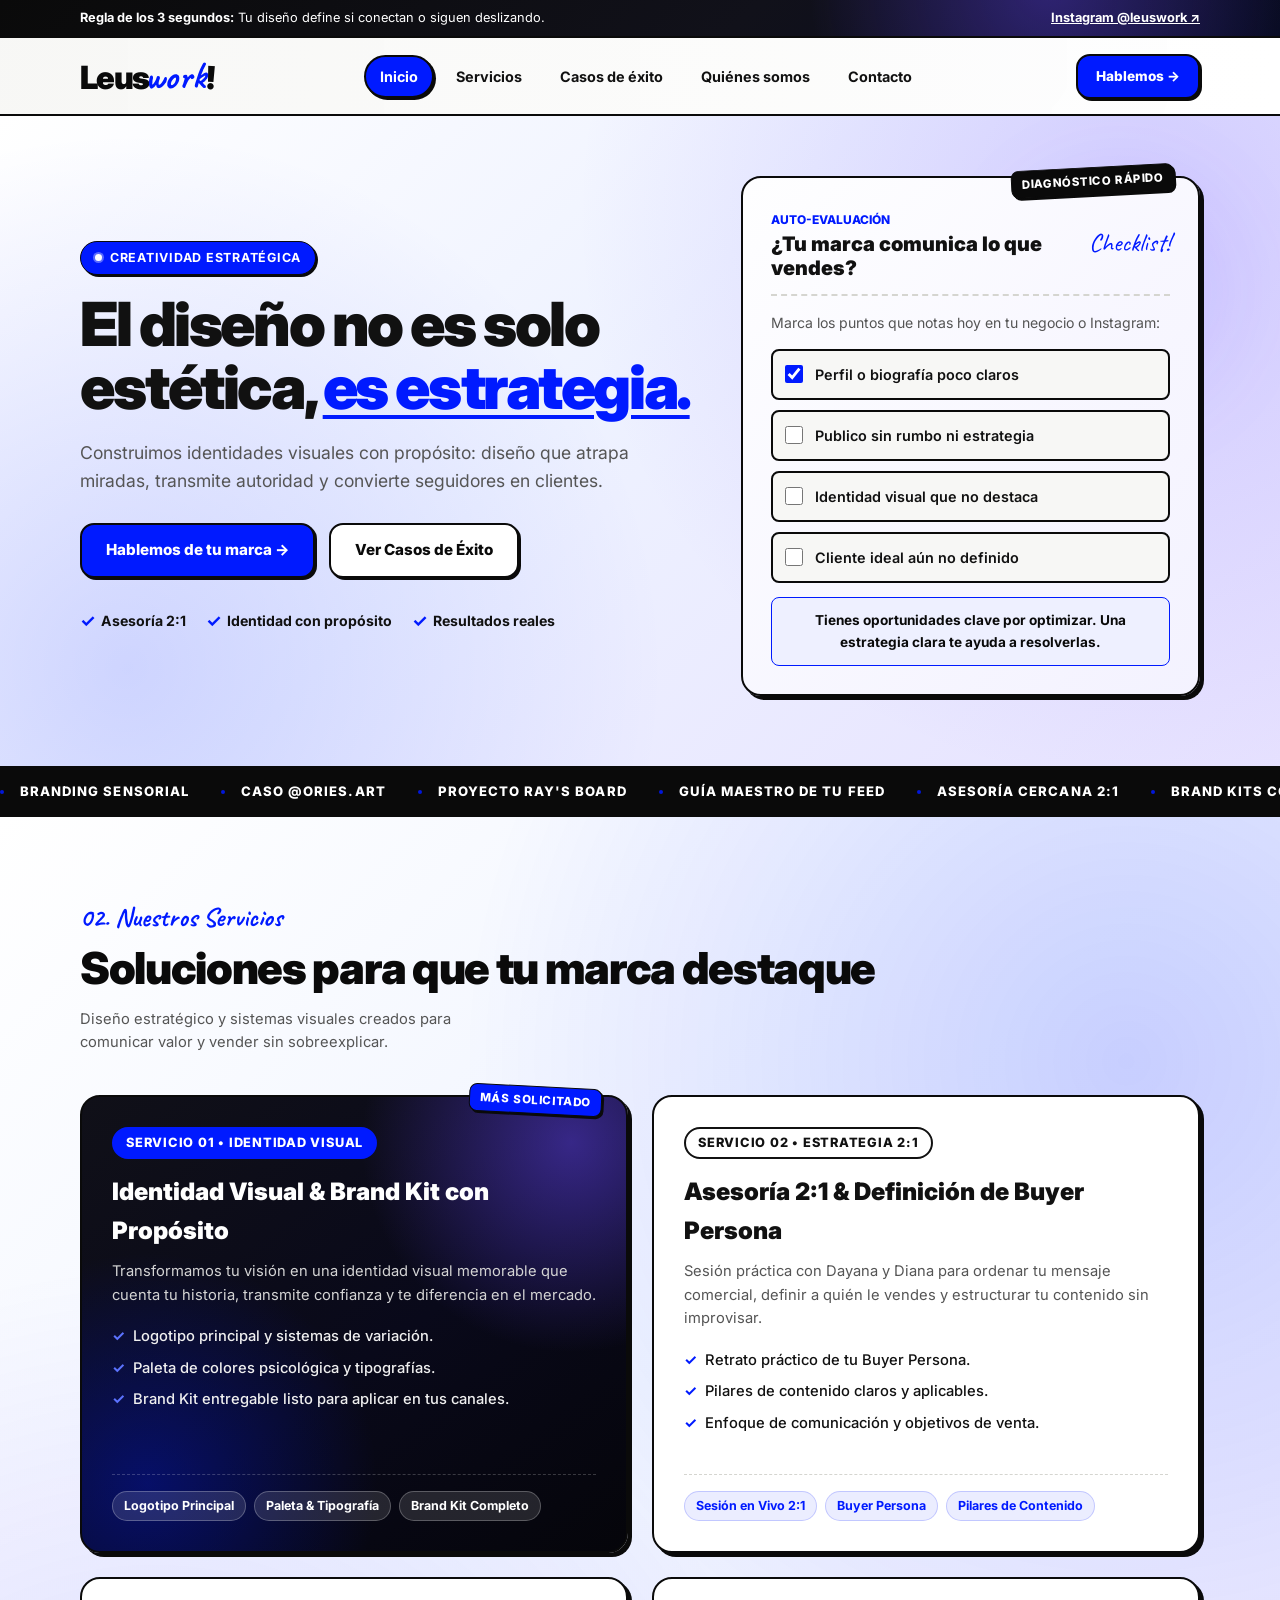
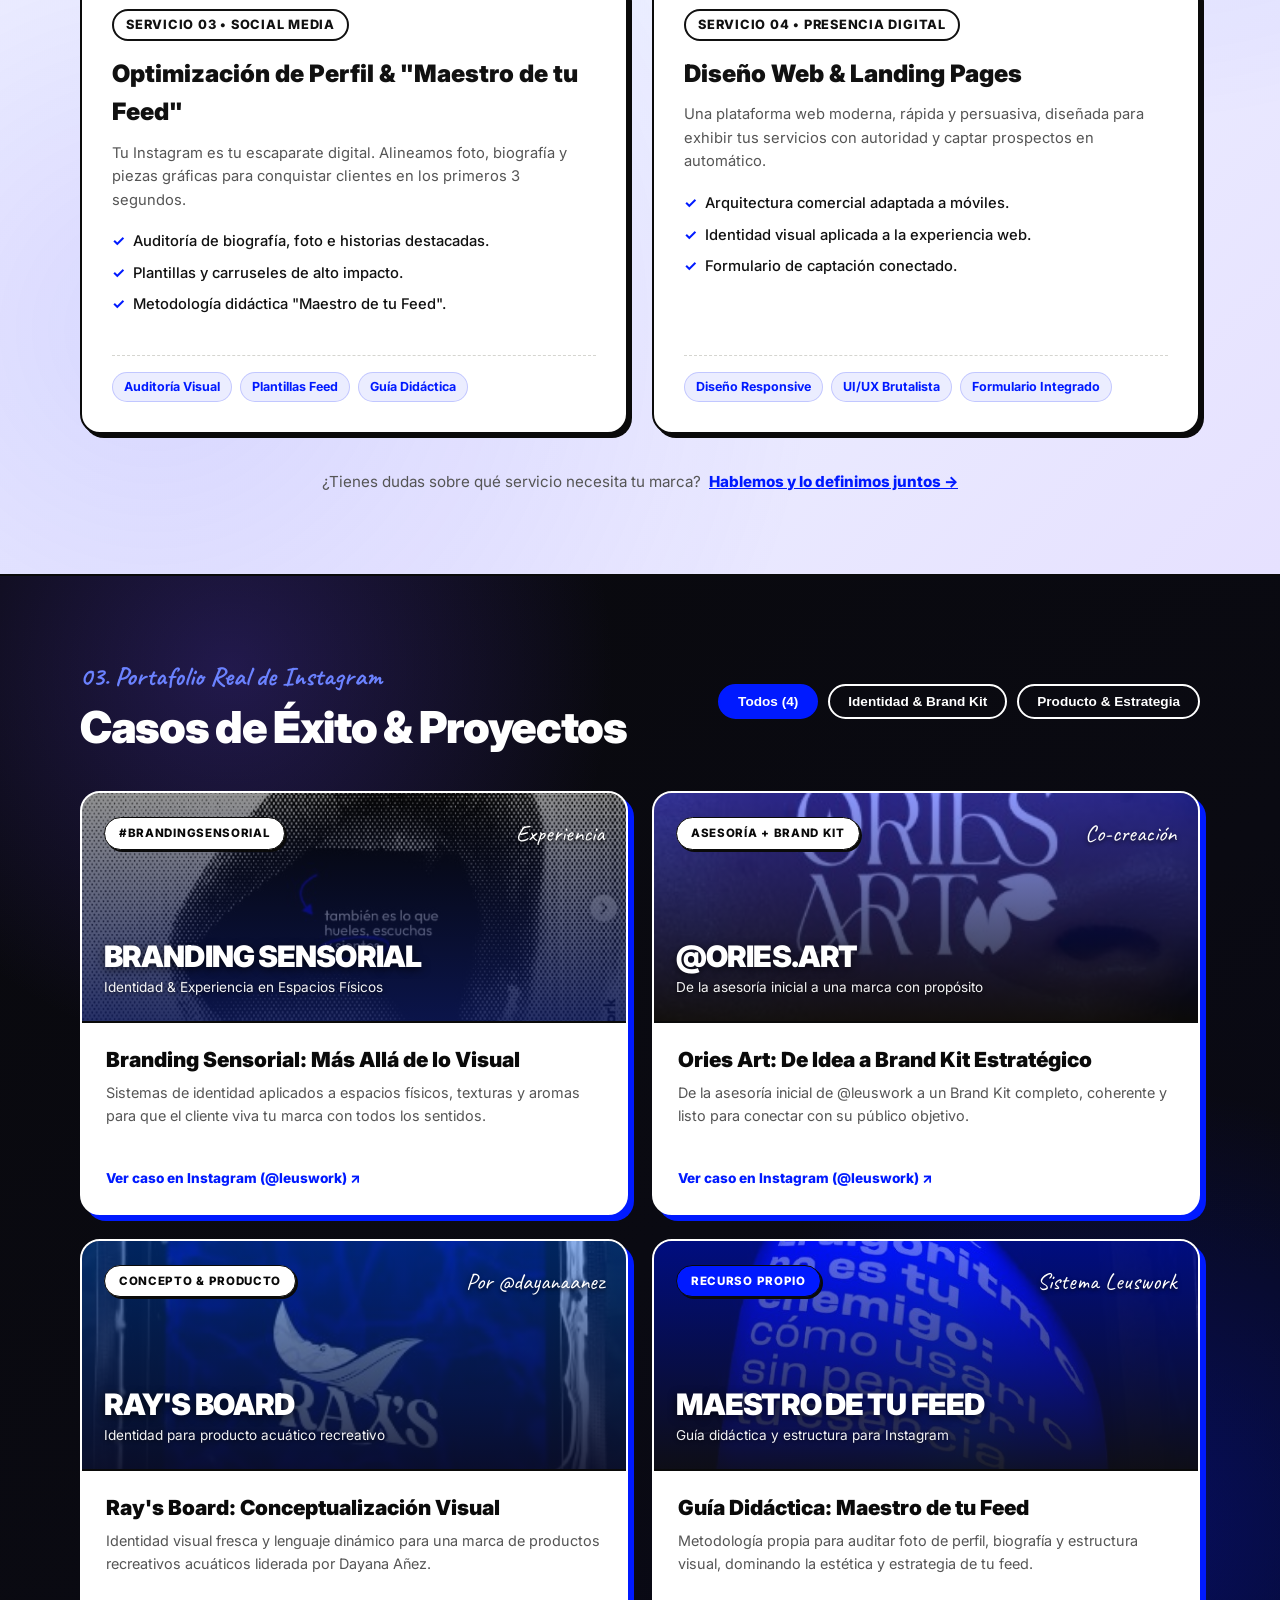
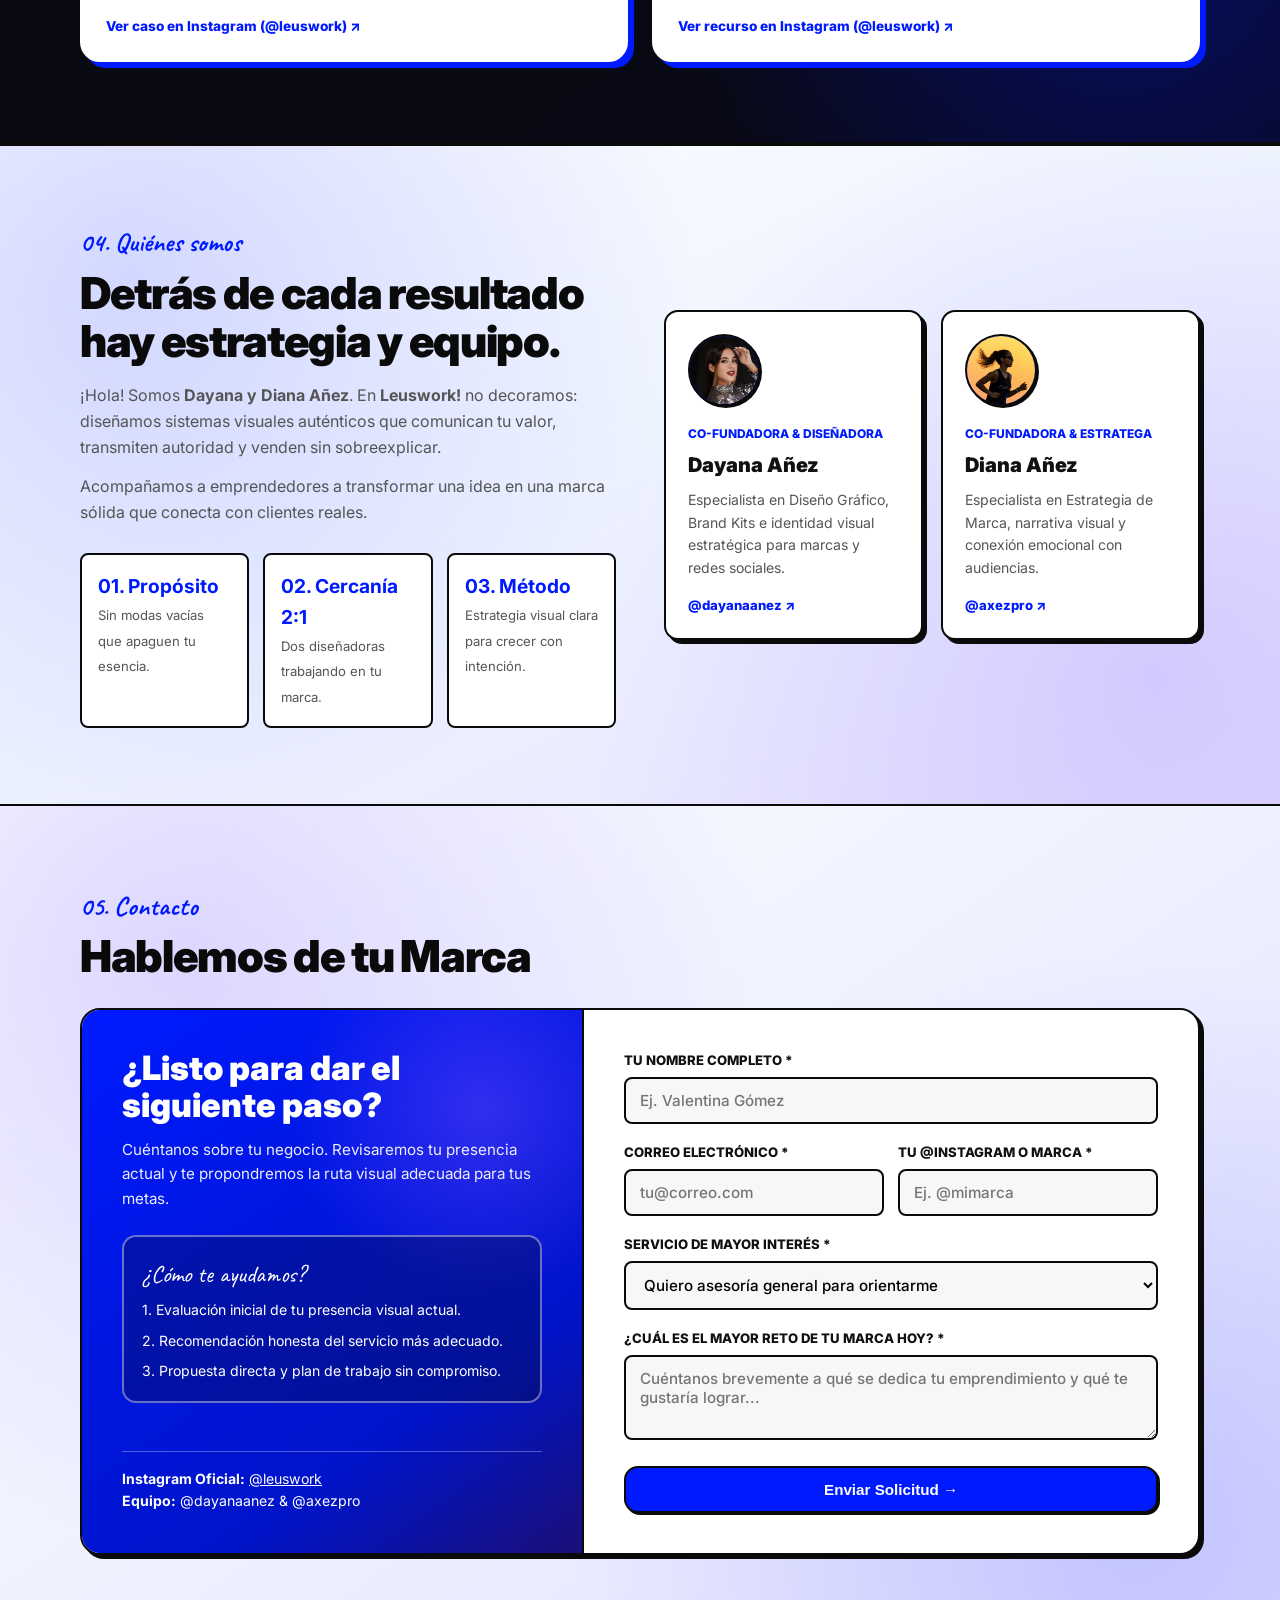
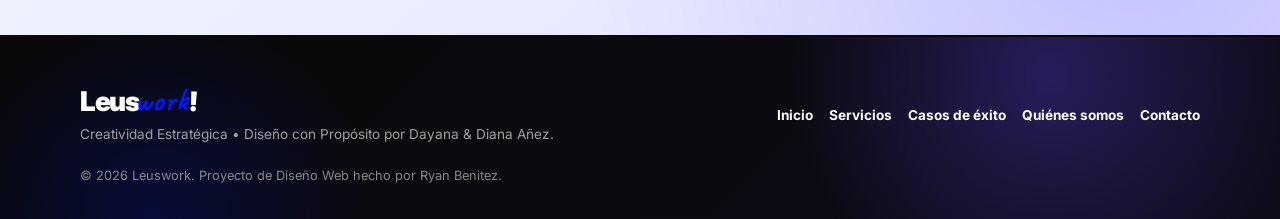
==== commit 5ef47116: "beta 1.1.1" ====
--- a/index.html
+++ b/index.html
@@ -20,8 +20,7 @@
   <div class="top-bar">
     <div class="container-lw top-bar__inner">
       <div>
-        <span><strong style="color: var(--color-blue-soft);">Regla de los 3 segundos:</strong> Tu diseño define si un
-          cliente conecta o sigue deslizando.</span>
+        <span><strong style="color: var(--color-blue-soft);">Regla de los 3 segundos:</strong> Tu diseño define si conectan o siguen deslizando.</span>
       </div>
       <div>
         <a href="https://www.instagram.com/leuswork/" target="_blank" rel="noopener noreferrer"
@@ -51,7 +50,7 @@
 
       <div class="header-cta-desktop">
         <a href="#contacto" class="btn-lw btn-lw--primary" style="padding: 10px 18px; font-size: 0.85rem;">
-          Diagnóstico Gratis →
+          Hablemos →
         </a>
       </div>
 
@@ -68,7 +67,7 @@
         <a href="#quienes-somos" class="main-nav__link" onclick="closeMobileMenu()">04. Quiénes somos</a>
         <a href="#contacto" class="main-nav__link" onclick="closeMobileMenu()">05. Contacto</a>
         <a href="#contacto" class="btn-lw btn-lw--primary" onclick="closeMobileMenu()" style="margin-top: 6px;">
-          Solicitar Diagnóstico Inicial Gratuito
+          Hablemos de tu marca →
         </a>
       </div>
     </div>
@@ -81,7 +80,7 @@
 
         <div>
           <span class="badge-lw badge-lw--blue">
-            <span class="status-dot"></span> Creatividad Estratégica para Emprendedores
+            <span class="status-dot"></span> Creatividad Estratégica
           </span>
 
           <h1 class="hero-title">
@@ -89,13 +88,12 @@
           </h1>
 
           <p class="hero-lead">
-            Las personas tardan <strong>menos de 3 segundos</strong> en juzgar tu marca. Construimos identidades
-            visuales estratégicas que atrapan miradas, diferencian tu negocio y convierten seguidores en clientes.
+            Construimos identidades visuales con propósito: diseño que atrapa miradas, transmite autoridad y convierte seguidores en clientes.
           </p>
 
           <div class="hero-actions">
             <a href="#contacto" class="btn-lw btn-lw--primary">
-              Agenda tu Diagnóstico Inicial GRATIS →
+              Hablemos de tu marca →
             </a>
             <a href="#casos-exito" class="btn-lw btn-lw--secondary">
               Ver Casos de Éxito
@@ -104,17 +102,17 @@
 
           <div style="display: flex; flex-wrap: wrap; gap: 20px; font-size: 0.88rem; font-weight: 700;">
             <span style="display: inline-flex; align-items: center; gap: 6px;"><span
-                style="color: var(--color-blue); font-size: 1.1rem; line-height: 1;">✓</span> Asesoría cercana 2:1</span>
+                style="color: var(--color-blue); font-size: 1.1rem; line-height: 1;">✓</span> Asesoría 2:1</span>
             <span style="display: inline-flex; align-items: center; gap: 6px;"><span
-                style="color: var(--color-blue); font-size: 1.1rem; line-height: 1;">✓</span> Identidad que cuenta historias</span>
+                style="color: var(--color-blue); font-size: 1.1rem; line-height: 1;">✓</span> Identidad con propósito</span>
             <span style="display: inline-flex; align-items: center; gap: 6px;"><span
-                style="color: var(--color-blue); font-size: 1.1rem; line-height: 1;">✓</span> Enfoque en resultados reales</span>
+                style="color: var(--color-blue); font-size: 1.1rem; line-height: 1;">✓</span> Resultados reales</span>
           </div>
         </div>
 
         <div class="audit-card">
           <span class="sticker-badge" style="position: absolute; top: -11px; right: 24px;">
-            Diagnóstico Rápido · 20s
+            Diagnóstico Rápido
           </span>
           <div class="audit-card__header">
             <div>
@@ -131,36 +129,32 @@
           </div>
 
           <p style="font-size: 0.88rem; color: var(--color-muted); margin-bottom: 14px;">
-            Marca los problemas que notas hoy en tu negocio o Instagram:
+            Marca los puntos que notas hoy en tu negocio o Instagram:
           </p>
 
           <div id="quickAuditList">
             <label class="check-item">
               <input type="checkbox" checked onchange="updateAuditFeedback()" />
-              <span>Mi foto de perfil y biografía no explican claro a quién ayudo.</span>
+              <span>Perfil o biografía poco claros</span>
             </label>
             <label class="check-item">
               <input type="checkbox" onchange="updateAuditFeedback()" />
-              <span>Publico sin rumbo y crear contenido me genera estrés.</span>
+              <span>Publico sin rumbo ni estrategia</span>
             </label>
             <label class="check-item">
               <input type="checkbox" onchange="updateAuditFeedback()" />
-              <span>Siento que mi identidad visual no me diferencia de la competencia.</span>
+              <span>Identidad visual que no destaca</span>
             </label>
             <label class="check-item">
               <input type="checkbox" onchange="updateAuditFeedback()" />
-              <span>Aún no tengo definido mi Buyer Persona (cliente ideal).</span>
+              <span>Cliente ideal aún no definido</span>
             </label>
           </div>
 
           <div id="auditFeedbackBox"
-            style="background-color: #EEF0FF; border: 1.5px solid var(--color-blue); border-radius: var(--radius-sm); padding: 12px 14px; margin: 14px 0; font-size: 0.85rem; font-weight: 700; color: var(--color-black);">
-            Tienes oportunidades clave de mejora. ¡Podemos resolverlo en tu Diagnóstico Inicial Gratuito!
-          </div>
-
-          <a href="#contacto" class="btn-lw btn-lw--primary" style="width: 100%;">
-            Resolver estos puntos en mi Diagnóstico Gratis →
-          </a>
+            style="background-color: #EEF0FF; border: 1.5px solid var(--color-blue); border-radius: var(--radius-sm); padding: 12px 14px; margin-top: 14px; font-size: 0.85rem; font-weight: 700; color: var(--color-black); text-align: center;">
+            Tienes oportunidades clave por optimizar. Una estrategia clara te ayuda a resolverlas.
+          </div>
         </div>
 
       </div>
@@ -195,8 +189,7 @@
             <h2 class="section-title">Soluciones para que tu marca destaque</h2>
           </div>
           <p style="max-width: 440px; font-size: 0.92rem; color: var(--color-muted);">
-            Haz clic en cualquier servicio para preseleccionarlo directamente en tu solicitud de <strong>Diagnóstico
-              Inicial Gratuito</strong>.
+            Diseño estratégico y sistemas visuales creados para comunicar valor y vender sin sobreexplicar.
           </p>
         </div>
 
@@ -210,25 +203,25 @@
             <div>
               <span class="service-number"
                 style="border-color: var(--color-blue); background-color: var(--color-blue); color: #FFFFFF;">
-                Servicio 01 • Más Solicitado
+                Servicio 01 • Identidad Visual
               </span>
               <h3 style="font-size: 1.5rem; font-weight: 900; margin-bottom: 10px;">
                 Identidad Visual & Brand Kit con Propósito
               </h3>
               <p style="font-size: 0.92rem; color: #D4D4D4;">
-                Convertimos tu visión en una identidad visual memorable que cuenta tu historia, despierta emociones y te
-                diferencia de un mercado donde todos lucen iguales.
+                Transformamos tu visión en una identidad visual memorable que cuenta tu historia, transmite confianza y te diferencia en el mercado.
               </p>
               <ul class="service-list" style="color: #EFEFEF;">
-                <li><strong style="color: #5C73FF;">✓</strong> Diseño de Logotipo principal y variaciones.</li>
-                <li><strong style="color: #5C73FF;">✓</strong> Paleta de colores psicológica y tipografías de marca.</li>
+                <li><strong style="color: #5C73FF;">✓</strong> Logotipo principal y sistemas de variación.</li>
+                <li><strong style="color: #5C73FF;">✓</strong> Paleta de colores psicológica y tipografías.</li>
                 <li><strong style="color: #5C73FF;">✓</strong> Brand Kit entregable listo para aplicar en tus canales.</li>
               </ul>
             </div>
-            <button type="button" class="btn-lw btn-lw--primary"
-              onclick="selectService('Identidad Visual & Brand Kit')">
-              Cotizar mi Brand Kit →
-            </button>
+            <div class="service-tags">
+              <span class="service-tag">Logotipo Principal</span>
+              <span class="service-tag">Paleta & Tipografía</span>
+              <span class="service-tag">Brand Kit Completo</span>
+            </div>
           </article>
 
           <article class="service-card">
@@ -238,19 +231,19 @@
                 Asesoría 2:1 & Definición de Buyer Persona
               </h3>
               <p style="font-size: 0.92rem; color: var(--color-muted);">
-                Si publicar te estresa porque no tienes un proceso claro, nos sentamos contigo (Dayana y Diana) para
-                definir tu cliente ideal y organizar tu ruta de contenido.
+                Sesión práctica con Dayana y Diana para ordenar tu mensaje comercial, definir a quién le vendes y estructurar tu contenido sin improvisar.
               </p>
               <ul class="service-list">
-                <li><strong style="color: var(--color-blue);">✓</strong> Ejercicio práctico de retrato de tu Buyer Persona.</li>
-                <li><strong style="color: var(--color-blue);">✓</strong> Pilares de contenido para dejar de improvisar.</li>
-                <li><strong style="color: var(--color-blue);">✓</strong> Diagnóstico de comunicación y objetivos de venta.</li>
+                <li><strong style="color: var(--color-blue);">✓</strong> Retrato práctico de tu Buyer Persona.</li>
+                <li><strong style="color: var(--color-blue);">✓</strong> Pilares de contenido claros y aplicables.</li>
+                <li><strong style="color: var(--color-blue);">✓</strong> Enfoque de comunicación y objetivos de venta.</li>
               </ul>
             </div>
-            <button type="button" class="btn-lw btn-lw--secondary"
-              onclick="selectService('Asesoría 2:1 & Buyer Persona')">
-              Elegir Asesoría 2:1 →
-            </button>
+            <div class="service-tags">
+              <span class="service-tag">Sesión en Vivo 2:1</span>
+              <span class="service-tag">Buyer Persona</span>
+              <span class="service-tag">Pilares de Contenido</span>
+            </div>
           </article>
 
           <article class="service-card">
@@ -260,44 +253,54 @@
                 Optimización de Perfil & "Maestro de tu Feed"
               </h3>
               <p style="font-size: 0.92rem; color: var(--color-muted);">
-                Tu perfil de Instagram es tu carta de presentación. Optimizamos cada elemento visual para conquistar
-                clientes en los primeros 3 segundos.
+                Tu Instagram es tu escaparate digital. Alineamos foto, biografía y piezas gráficas para conquistar clientes en los primeros 3 segundos.
               </p>
               <ul class="service-list">
-                <li><strong style="color: var(--color-blue);">✓</strong> Auditoría de Foto de Perfil, Biografía e Historias Destacadas.</li>
-                <li><strong style="color: var(--color-blue);">✓</strong> Diseño de plantillas estratégicas y carruseles de alto impacto.</li>
-                <li><strong style="color: var(--color-blue);">✓</strong> Guía didáctica personalizada para gestionar tu feed.</li>
+                <li><strong style="color: var(--color-blue);">✓</strong> Auditoría de biografía, foto e historias destacadas.</li>
+                <li><strong style="color: var(--color-blue);">✓</strong> Plantillas y carruseles de alto impacto.</li>
+                <li><strong style="color: var(--color-blue);">✓</strong> Metodología didáctica "Maestro de tu Feed".</li>
               </ul>
             </div>
-            <button type="button" class="btn-lw btn-lw--secondary"
-              onclick="selectService('Optimización de Instagram & Feed')">
-              Optimizar mi Instagram →
-            </button>
+            <div class="service-tags">
+              <span class="service-tag">Auditoría Visual</span>
+              <span class="service-tag">Plantillas Feed</span>
+              <span class="service-tag">Guía Didáctica</span>
+            </div>
           </article>
 
           <article class="service-card">
             <div>
               <span class="service-number">Servicio 04 • Presencia Digital</span>
               <h3 style="font-size: 1.5rem; font-weight: 900; margin-bottom: 10px;">
-                Diseño Web & Landing Pages para Emprendedores
+                Diseño Web & Landing Pages
               </h3>
               <p style="font-size: 0.92rem; color: var(--color-muted);">
-                Llevamos la experiencia sensorial de tu marca a tu propia landing page, estructurada para presentar tus
-                servicios con autoridad y captar prospectos 24/7.
+                Una plataforma web moderna, rápida y persuasiva, diseñada para exhibir tus servicios con autoridad y captar prospectos en automático.
               </p>
               <ul class="service-list">
-                <li><strong style="color: var(--color-blue);">✓</strong> Estructura persuasiva (Inicio, Servicios, Casos y Contacto).</li>
-                <li><strong style="color: var(--color-blue);">✓</strong> Diseño adaptable a móviles (Responsive Design).</li>
-                <li><strong style="color: var(--color-blue);">✓</strong> Formularios conectados para agendar diagnósticos o ventas.</li>
+                <li><strong style="color: var(--color-blue);">✓</strong> Arquitectura comercial adaptada a móviles.</li>
+                <li><strong style="color: var(--color-blue);">✓</strong> Identidad visual aplicada a la experiencia web.</li>
+                <li><strong style="color: var(--color-blue);">✓</strong> Formulario de captación conectado.</li>
               </ul>
             </div>
-            <button type="button" class="btn-lw btn-lw--secondary"
-              onclick="selectService('Diseño Web & Landing Pages')">
-              Solicitar Diseño Web →
-            </button>
-          </article>
-
-        </div>
+            <div class="service-tags">
+              <span class="service-tag">Diseño Responsive</span>
+              <span class="service-tag">UI/UX Brutalista</span>
+              <span class="service-tag">Formulario Integrado</span>
+            </div>
+          </article>
+
+        </div>
+
+        <div style="text-align: center; margin-top: 36px;">
+          <p style="font-size: 0.95rem; color: var(--color-muted);">
+            ¿Tienes dudas sobre qué servicio necesita tu marca?
+            <a href="#contacto" style="color: var(--color-blue); font-weight: 800; text-decoration: underline; margin-left: 4px;">
+              Hablemos y lo definimos juntos →
+            </a>
+          </p>
+        </div>
+
       </div>
     </section>
 
@@ -338,16 +341,14 @@
                   Branding Sensorial: Más Allá de lo Visual
                 </h3>
                 <p style="font-size: 0.9rem; color: var(--color-muted); margin-bottom: 14px;">
-                  <strong>Reto y Solución:</strong> El diseño trasciende la pantalla. Desarrollamos sistemas de
-                  identidad aplicados a espacios, aromas y texturas para que el cliente viva tu marca con todos los
-                  sentidos.
+                  Sistemas de identidad aplicados a espacios físicos, texturas y aromas para que el cliente viva tu marca con todos los sentidos.
                 </p>
               </div>
             </div>
             <div style="padding: 0 24px 22px;">
               <a href="https://www.instagram.com/p/DJ6w8UsomnM/" target="_blank" rel="noopener noreferrer"
                 style="font-size: 0.85rem; font-weight: 800; color: var(--color-blue);">
-                Ver caso real en Instagram (@leuswork) ↗
+                Ver caso en Instagram (@leuswork) ↗
               </a>
             </div>
           </article>
@@ -369,15 +370,14 @@
                   Ories Art: De Idea a Brand Kit Estratégico
                 </h3>
                 <p style="font-size: 0.9rem; color: var(--color-muted); margin-bottom: 14px;">
-                  <strong>Reto y Solución:</strong> Partiendo desde la asesoría inicial de @leuswork, convertimos la
-                  visión de la clienta en un Brand Kit completo, coherente y alineado con sus objetivos comerciales.
+                  De la asesoría inicial de @leuswork a un Brand Kit completo, coherente y listo para conectar con su público objetivo.
                 </p>
               </div>
             </div>
             <div style="padding: 0 24px 22px;">
               <a href="https://www.instagram.com/p/DG9l-vggtOB/" target="_blank" rel="noopener noreferrer"
                 style="font-size: 0.85rem; font-weight: 800; color: var(--color-blue);">
-                Ver caso real en Instagram (@leuswork) ↗
+                Ver caso en Instagram (@leuswork) ↗
               </a>
             </div>
           </article>
@@ -399,16 +399,14 @@
                   Ray's Board: Conceptualización Visual
                 </h3>
                 <p style="font-size: 0.9rem; color: var(--color-muted); margin-bottom: 14px;">
-                  <strong>Reto y Solución:</strong> Proyecto liderado por la diseñadora Dayana Añez para una marca de
-                  productos acuáticos orientada a conectar tanto con público joven como familiar mediante un lenguaje
-                  fresco.
+                  Identidad visual fresca y lenguaje dinámico para una marca de productos recreativos acuáticos liderada por Dayana Añez.
                 </p>
               </div>
             </div>
             <div style="padding: 0 24px 22px;">
               <a href="https://www.instagram.com/p/C1Gf4BuAB2I/" target="_blank" rel="noopener noreferrer"
                 style="font-size: 0.85rem; font-weight: 800; color: var(--color-blue);">
-                Ver caso real en Instagram (@leuswork) ↗
+                Ver caso en Instagram (@leuswork) ↗
               </a>
             </div>
           </article>
@@ -430,9 +428,7 @@
                   Guía Didáctica: Maestro de tu Feed
                 </h3>
                 <p style="font-size: 0.9rem; color: var(--color-muted); margin-bottom: 14px;">
-                  <strong>Reto y Solución:</strong> Creación de una metodología propia para auditar foto de perfil,
-                  biografía e historias destacadas, permitiendo a emprendedores dominar la estética y estrategia de su
-                  feed.
+                  Metodología propia para auditar foto de perfil, biografía y estructura visual, dominando la estética y estrategia de tu feed.
                 </p>
               </div>
             </div>
@@ -455,33 +451,28 @@
         <div>
           <span class="section-subtitle">04. Quiénes somos</span>
           <h2 class="section-title" style="margin-bottom: 18px;">
-            Detrás de cada “es suerte”, hay estrategia y trabajo en equipo.
+            Detrás de cada resultado hay estrategia y equipo.
           </h2>
           <p style="margin-bottom: 14px; color: var(--color-muted);">
-            ¡Hola! Somos <strong>Dayana y Diana Añez</strong>, fundadoras de <strong>Leuswork!</strong> Creemos
-            firmemente que diseñar no es decorar: es codificar una historia auténtica para que tu marca conecte,
-            transmita autoridad y venda sin que tengas que explicarla.
+            ¡Hola! Somos <strong>Dayana y Diana Añez</strong>. En <strong>Leuswork!</strong> no decoramos:
+            diseñamos sistemas visuales auténticos que comunican tu valor, transmiten autoridad y venden sin sobreexplicar.
           </p>
           <p style="color: var(--color-muted);">
-            Acompañamos a emprendedores y marcas personales desde una idea en papel hasta convertirla en una identidad
-            visual sólida que atrae y genera clientes reales.
+            Acompañamos a emprendedores a transformar una idea en una marca sólida que conecta con clientes reales.
           </p>
 
           <div class="pillars-grid">
             <div class="pillar-box">
               <strong style="color: var(--color-blue); font-size: 1.2rem; display: block;">01. Propósito</strong>
-              <span style="font-size: 0.82rem; color: var(--color-muted);">No seguimos modas vacías que apagan tu
-                esencia.</span>
+              <span style="font-size: 0.82rem; color: var(--color-muted);">Sin modas vacías que apaguen tu esencia.</span>
             </div>
             <div class="pillar-box">
               <strong style="color: var(--color-blue); font-size: 1.2rem; display: block;">02. Cercanía 2:1</strong>
-              <span style="font-size: 0.82rem; color: var(--color-muted);">Somos tus fans más grandes en cada paso del
-                proceso.</span>
+              <span style="font-size: 0.82rem; color: var(--color-muted);">Dos diseñadoras trabajando en tu marca.</span>
             </div>
             <div class="pillar-box">
               <strong style="color: var(--color-blue); font-size: 1.2rem; display: block;">03. Método</strong>
-              <span style="font-size: 0.82rem; color: var(--color-muted);">Ordenamos tu estrategia visual para crecer
-                con intención.</span>
+              <span style="font-size: 0.82rem; color: var(--color-muted);">Estrategia visual clara para crecer con intención.</span>
             </div>
           </div>
         </div>
@@ -500,8 +491,7 @@
                 Dayana Añez
               </h3>
               <p style="font-size: 0.88rem; color: var(--color-muted); margin-bottom: 16px;">
-                Especialista en Diseño Gráfico, Brand Kits, identidad visual estratégica y sistemas visuales para redes
-                sociales.
+                Especialista en Diseño Gráfico, Brand Kits e identidad visual estratégica para marcas y redes sociales.
               </p>
             </div>
             <a href="https://www.instagram.com/dayanaanez/" target="_blank" rel="noopener noreferrer"
@@ -522,8 +512,7 @@
                 Diana Añez
               </h3>
               <p style="font-size: 0.88rem; color: var(--color-muted); margin-bottom: 16px;">
-                Especialista en Inspiración, Marca Personal, narrativa visual, arte digital y conexión emocional con
-                audiencias.
+                Especialista en Estrategia de Marca, narrativa visual y conexión emocional con audiencias.
               </p>
             </div>
             <a href="https://www.instagram.com/axezpro/" target="_blank" rel="noopener noreferrer"
@@ -543,7 +532,7 @@
 
         <div class="section-header" style="margin-bottom: 28px;">
           <span class="section-subtitle">05. Contacto</span>
-          <h2 class="section-title">Agenda tu Diagnóstico Inicial Gratuito</h2>
+          <h2 class="section-title">Hablemos de tu Marca</h2>
         </div>
 
         <div class="contact-wrapper">
@@ -551,22 +540,21 @@
           <div class="contact-info">
             <div>
               <h2 style="font-size: 2.1rem; font-weight: 900; line-height: 1.1; margin-bottom: 14px;">
-                ¿Listo para darle un giro a tu marca?
+                ¿Listo para dar el siguiente paso?
               </h2>
               <p style="font-size: 0.95rem; opacity: 0.92; margin-bottom: 24px;">
-                Solicita tu <strong>Diagnóstico Inicial GRATIS</strong>. Revisaremos tu marca actual y te diremos qué
-                ajustar para atraer y conectar con tu cliente ideal.
+                Cuéntanos sobre tu negocio. Revisaremos tu presencia actual y te propondremos la ruta visual adecuada para tus metas.
               </p>
 
               <div
                 style="background-color: rgba(10, 10, 10, 0.25); border: 2px solid rgba(255,255,255,0.4); border-radius: var(--radius-md); padding: 18px; margin-bottom: 24px;">
                 <p style="font-family: var(--font-hand); font-size: 1.5rem; margin-bottom: 6px;">
-                  ¿Qué incluye tu diagnóstico?
+                  ¿Cómo te ayudamos?
                 </p>
                 <ul style="font-size: 0.88rem; display: flex; flex-direction: column; gap: 8px;">
-                  <li>1. Revisión de los primeros 3 segundos de tu perfil o marca.</li>
-                  <li>2. Detección de mejoras en identidad visual y mensaje.</li>
-                  <li>3. Recomendación del paso exacto según tu etapa actual.</li>
+                  <li>1. Evaluación inicial de tu presencia visual actual.</li>
+                  <li>2. Recomendación honesta del servicio más adecuado.</li>
+                  <li>3. Propuesta directa y plan de trabajo sin compromiso.</li>
                 </ul>
               </div>
             </div>
@@ -603,9 +591,9 @@
               <div class="form-group">
                 <label class="form-label" for="servicioInteres">Servicio de Mayor Interés *</label>
                 <select id="servicioInteres" name="Servicio_Interes" class="form-select">
-                  <option value="Diagnóstico Inicial General">Quiero el Diagnóstico Inicial Gratuito para orientarme</option>
+                  <option value="Asesoría Inicial General">Quiero asesoría general para orientarme</option>
+                  <option value="Identidad Visual & Brand Kit">Identidad Visual & Brand Kit</option>
                   <option value="Asesoría 2:1 & Buyer Persona">Asesoría 2:1 & Definición de Buyer Persona</option>
-                  <option value="Identidad Visual & Brand Kit">Identidad Visual & Brand Kit</option>
                   <option value="Optimización de Instagram & Feed">Optimización de Instagram & Guía Maestro de tu Feed</option>
                   <option value="Diseño Web & Landing Pages">Diseño Web & Landing Pages</option>
                 </select>
@@ -624,7 +612,7 @@
               </div>
 
               <button type="submit" class="btn-lw btn-lw--primary" style="width: 100%;">
-                Enviar Solicitud de Diagnóstico Gratis →
+                Enviar Solicitud →
               </button>
             </form>
 
--- a/styles.css
+++ b/styles.css
@@ -564,7 +564,7 @@
 }
 
 .service-list {
-  margin: 18px 0 24px;
+  margin: 18px 0 20px;
 }
 
 .service-list li {
@@ -574,6 +574,37 @@
   font-size: 0.92rem;
   margin-bottom: 8px;
   font-weight: 500;
+}
+
+.service-tags {
+  display: flex;
+  flex-wrap: wrap;
+  gap: 8px;
+  margin-top: 18px;
+  padding-top: 16px;
+  border-top: 1.5px dashed #D5D5D0;
+}
+
+.service-card--featured .service-tags {
+  border-top: 1.5px dashed rgba(255, 255, 255, 0.2);
+}
+
+.service-tag {
+  display: inline-flex;
+  align-items: center;
+  font-size: 0.78rem;
+  font-weight: 700;
+  padding: 4px 11px;
+  border-radius: var(--radius-pill);
+  background-color: rgba(0, 26, 255, 0.08);
+  color: var(--color-blue);
+  border: 1px solid rgba(0, 26, 255, 0.18);
+}
+
+.service-card--featured .service-tag {
+  background-color: rgba(255, 255, 255, 0.12);
+  color: #FFFFFF;
+  border-color: rgba(255, 255, 255, 0.25);
 }
 
 /* ==========================================================================
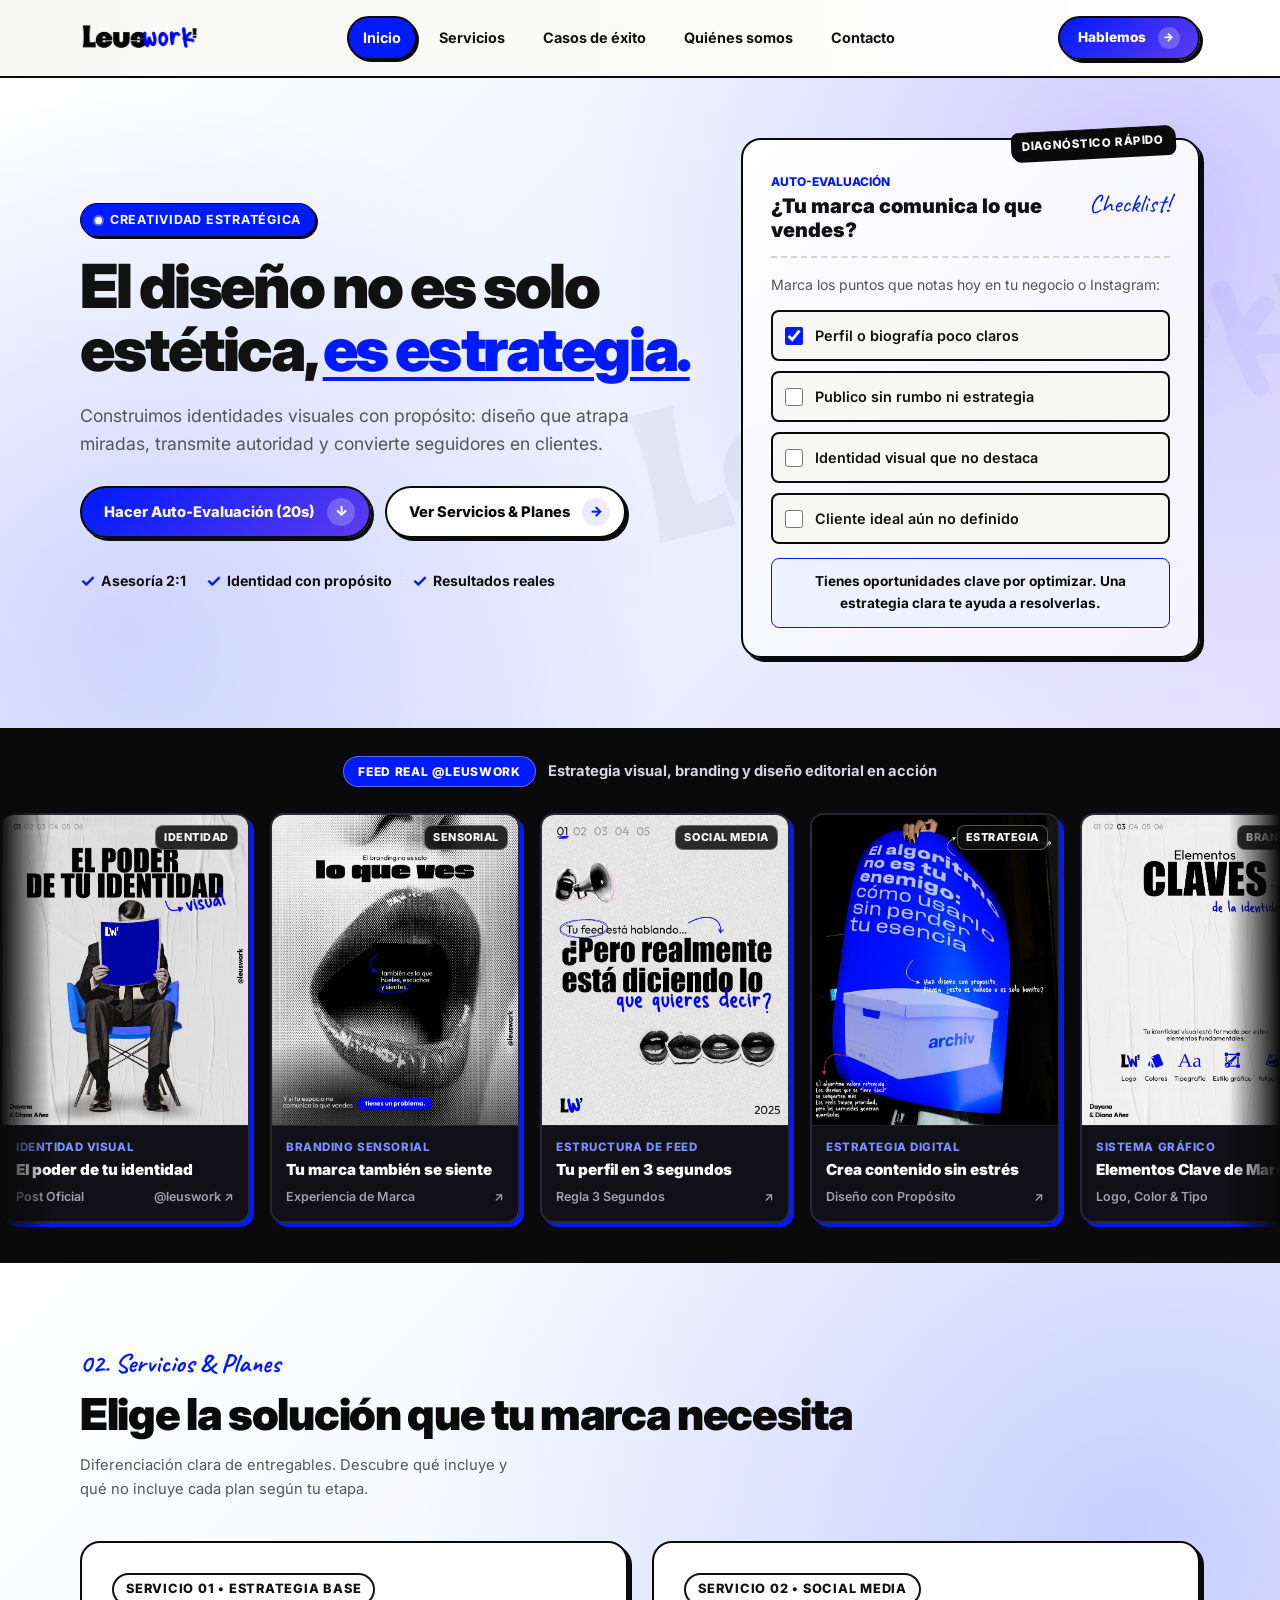
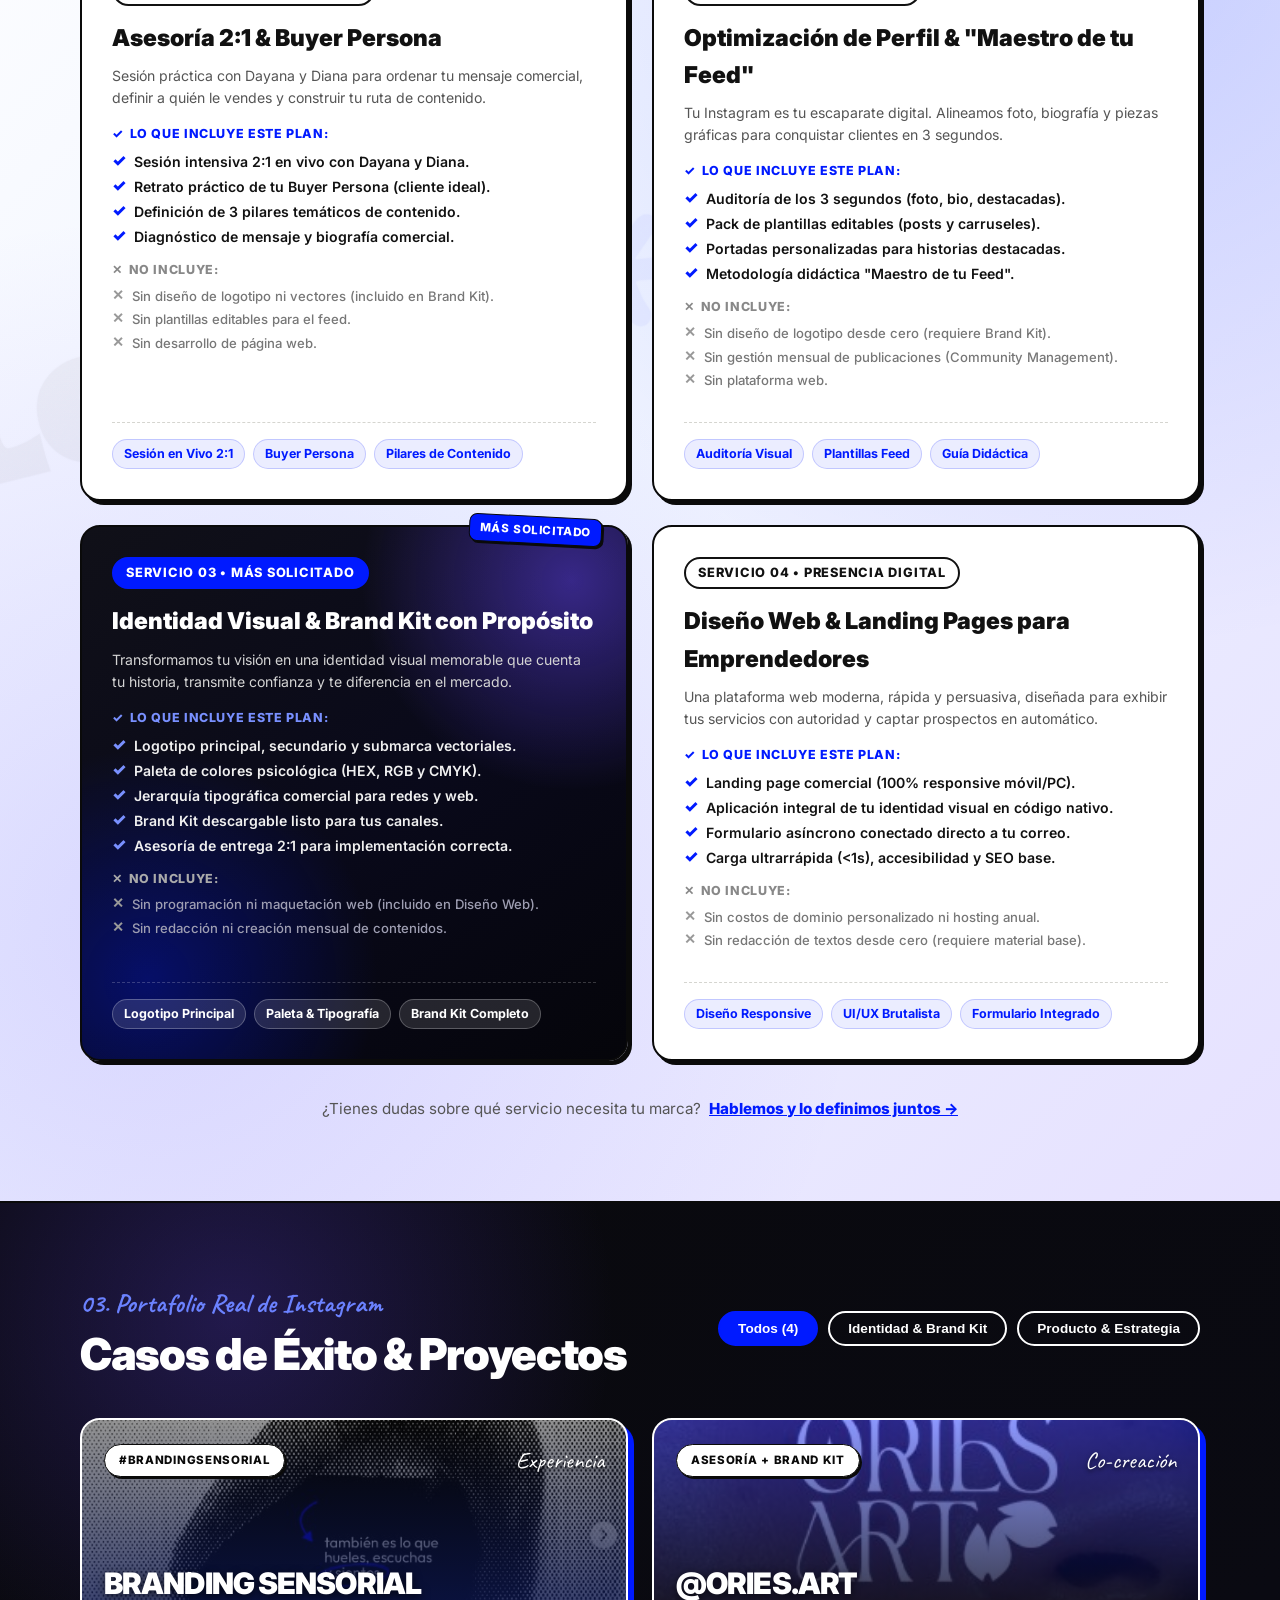
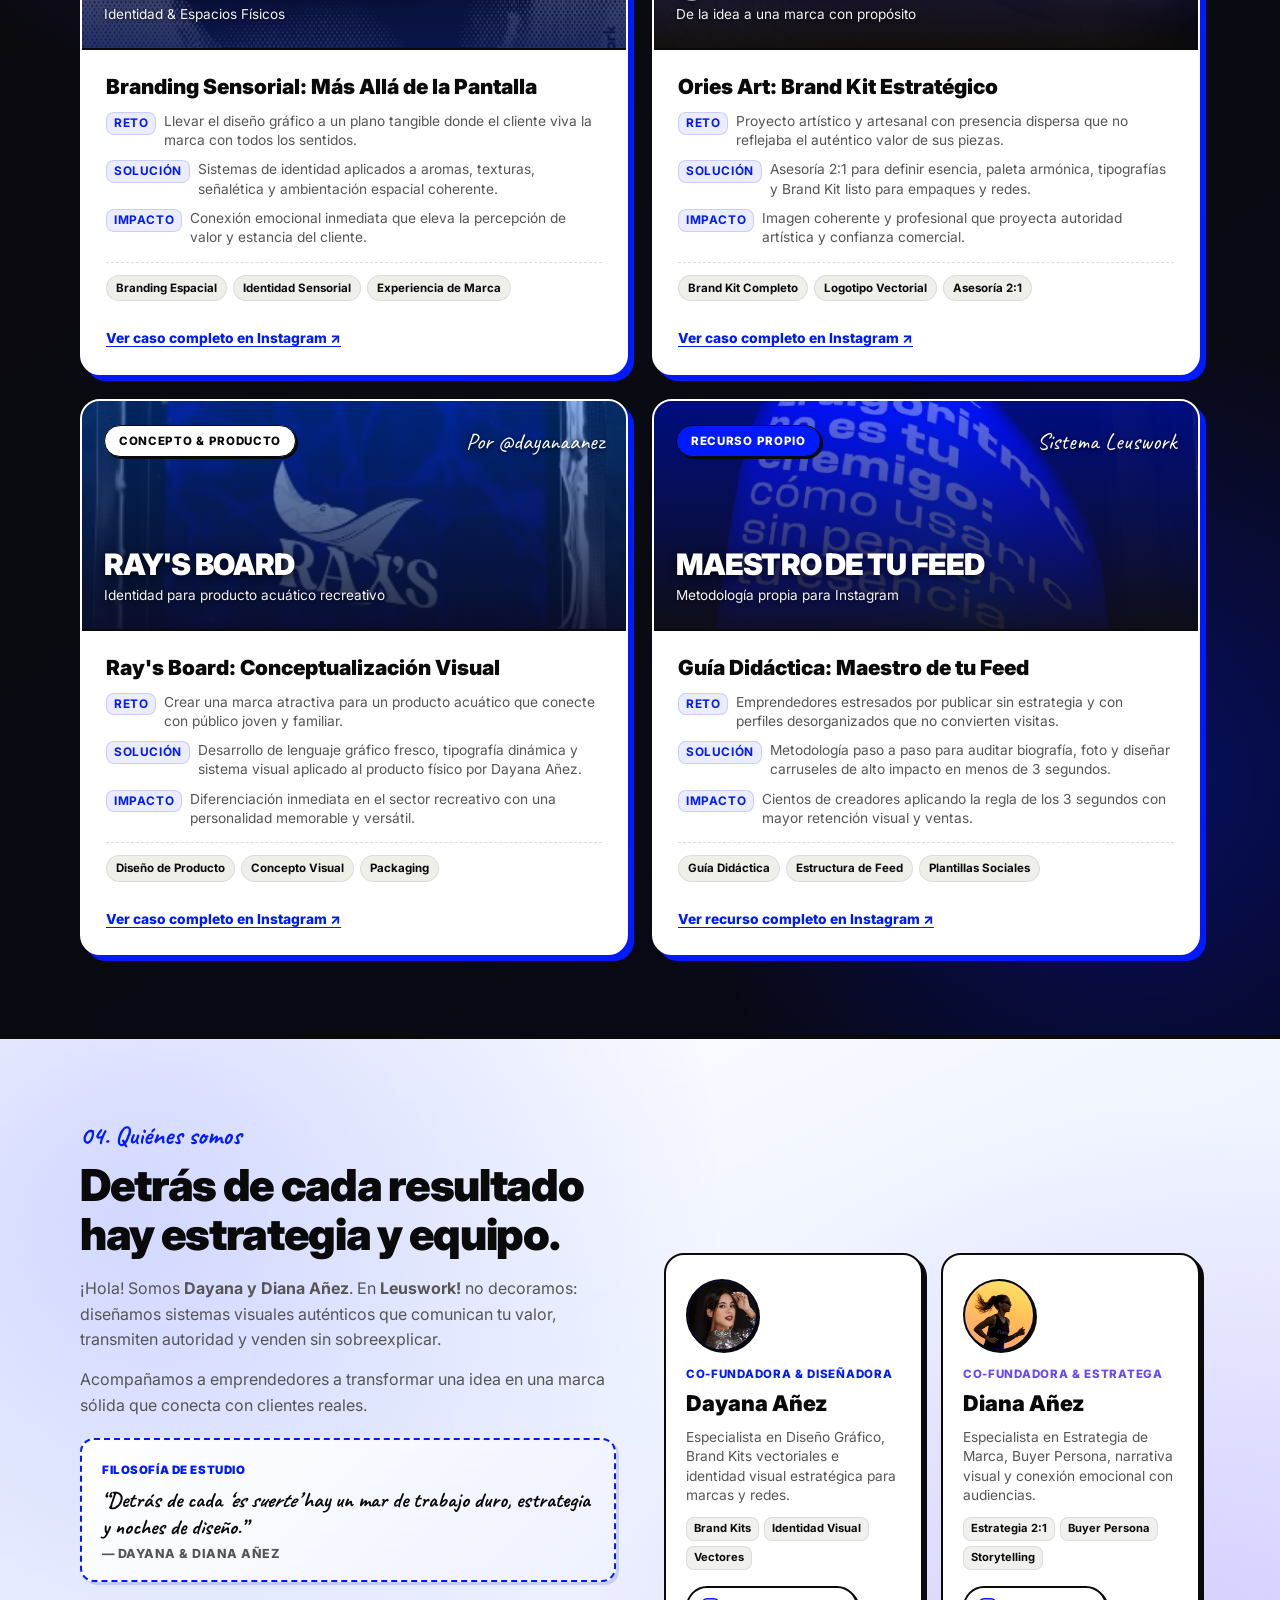
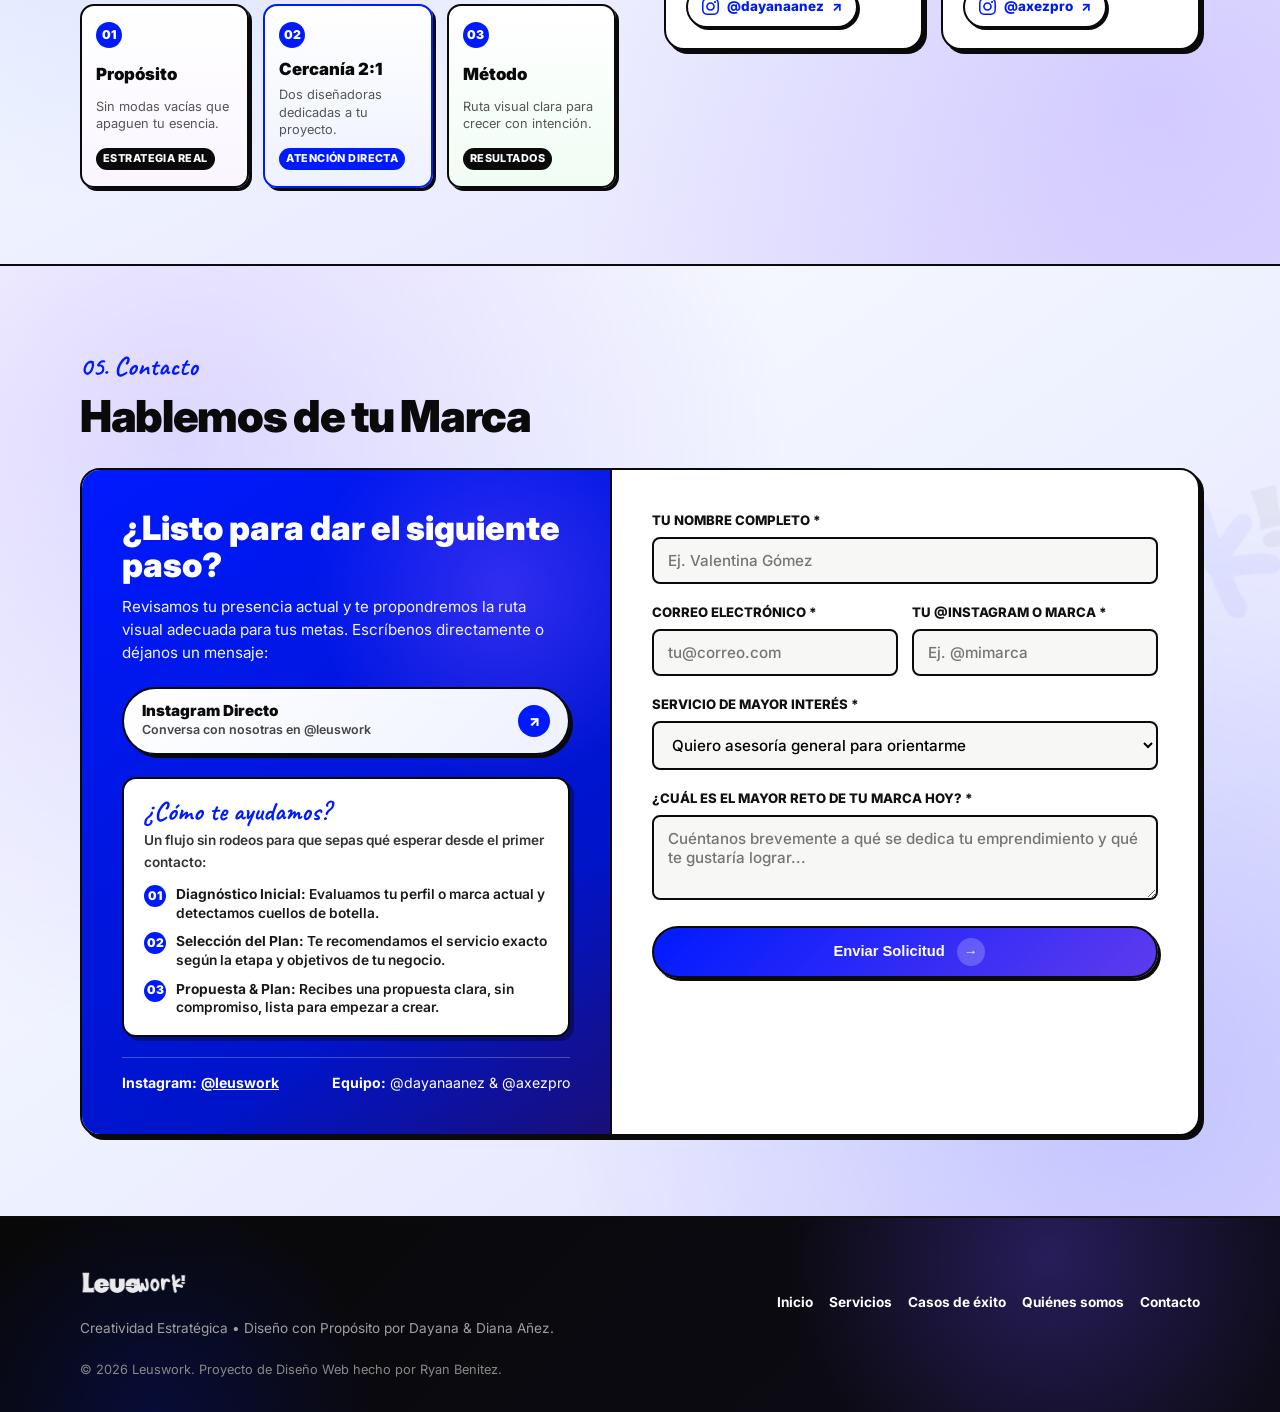
==== commit 0673fd0e: "beta final" ====
--- a/index.html
+++ b/index.html
@@ -17,27 +17,11 @@
 
 <body>
 
-  <div class="top-bar">
-    <div class="container-lw top-bar__inner">
-      <div>
-        <span><strong style="color: var(--color-blue-soft);">Regla de los 3 segundos:</strong> Tu diseño define si conectan o siguen deslizando.</span>
-      </div>
-      <div>
-        <a href="https://www.instagram.com/leuswork/" target="_blank" rel="noopener noreferrer"
-          style="text-decoration: underline; font-weight: 700;">
-          Instagram @leuswork ↗
-        </a>
-      </div>
-    </div>
-  </div>
-
   <header class="site-header">
     <div class="container-lw site-header__inner">
 
       <a href="#inicio" class="brand-logo" aria-label="Leuswork Inicio">
-        <span class="brand-logo__leus">Leus</span>
-        <span class="brand-logo__work">work</span>
-        <span class="brand-logo__bang">!</span>
+        <img src="img/logo-leuswork.png" alt="Leuswork!" class="brand-logo__img" />
       </a>
 
       <nav class="main-nav" aria-label="Navegación principal">
@@ -49,13 +33,14 @@
       </nav>
 
       <div class="header-cta-desktop">
-        <a href="#contacto" class="btn-lw btn-lw--primary" style="padding: 10px 18px; font-size: 0.85rem;">
-          Hablemos →
+        <a href="#contacto" class="btn-lw btn-lw--primary" style="padding: 9px 18px; font-size: 0.85rem;">
+          <span>Hablemos</span>
+          <span class="btn-lw__circle" style="width: 22px; height: 22px; font-size: 0.72rem;">→</span>
         </a>
       </div>
 
       <button type="button" class="mobile-toggle" id="mobileMenuBtn" aria-label="Abrir menú móvil">
-        ☰ Menú
+        Menú
       </button>
     </div>
 
@@ -67,7 +52,8 @@
         <a href="#quienes-somos" class="main-nav__link" onclick="closeMobileMenu()">04. Quiénes somos</a>
         <a href="#contacto" class="main-nav__link" onclick="closeMobileMenu()">05. Contacto</a>
         <a href="#contacto" class="btn-lw btn-lw--primary" onclick="closeMobileMenu()" style="margin-top: 6px;">
-          Hablemos de tu marca →
+          <span>Hablemos de tu marca</span>
+          <span class="btn-lw__circle">→</span>
         </a>
       </div>
     </div>
@@ -76,6 +62,7 @@
   <main>
     <!-- 01. Inicio -->
     <section id="inicio" class="hero-section">
+      <div class="watermark-bg watermark-bg--hero" aria-hidden="true"></div>
       <div class="container-lw hero-grid">
 
         <div>
@@ -92,11 +79,13 @@
           </p>
 
           <div class="hero-actions">
-            <a href="#contacto" class="btn-lw btn-lw--primary">
-              Hablemos de tu marca →
+            <a href="#evaluacion" class="btn-lw btn-lw--primary">
+              <span>Hacer Auto-Evaluación (20s)</span>
+              <span class="btn-lw__circle">↓</span>
             </a>
-            <a href="#casos-exito" class="btn-lw btn-lw--secondary">
-              Ver Casos de Éxito
+            <a href="#servicios" class="btn-lw btn-lw--secondary">
+              <span>Ver Servicios &amp; Planes</span>
+              <span class="btn-lw__circle">→</span>
             </a>
           </div>
 
@@ -110,7 +99,7 @@
           </div>
         </div>
 
-        <div class="audit-card">
+        <div class="audit-card" id="evaluacion">
           <span class="sticker-badge" style="position: absolute; top: -11px; right: 24px;">
             Diagnóstico Rápido
           </span>
@@ -160,41 +149,357 @@
       </div>
     </section>
 
-    <!-- Marquee -->
-    <div class="marquee-bar" aria-hidden="true">
-      <div class="marquee-track">
-        <span class="marquee-item"><span class="marquee-divider"></span> BRANDING SENSORIAL</span>
-        <span class="marquee-item"><span class="marquee-divider"></span> CASO @ORIES.ART</span>
-        <span class="marquee-item"><span class="marquee-divider"></span> PROYECTO RAY'S BOARD</span>
-        <span class="marquee-item"><span class="marquee-divider"></span> GUÍA MAESTRO DE TU FEED</span>
-        <span class="marquee-item"><span class="marquee-divider"></span> ASESORÍA CERCANA 2:1</span>
-        <span class="marquee-item"><span class="marquee-divider"></span> BRAND KITS CON PROPÓSITO</span>
-        <span class="marquee-item"><span class="marquee-divider"></span> BRANDING SENSORIAL</span>
-        <span class="marquee-item"><span class="marquee-divider"></span> CASO @ORIES.ART</span>
-        <span class="marquee-item"><span class="marquee-divider"></span> PROYECTO RAY'S BOARD</span>
-        <span class="marquee-item"><span class="marquee-divider"></span> GUÍA MAESTRO DE TU FEED</span>
-        <span class="marquee-item"><span class="marquee-divider"></span> ASESORÍA CERCANA 2:1</span>
-        <span class="marquee-item"><span class="marquee-divider"></span> BRAND KITS CON PROPÓSITO</span>
+    <!-- Reel Visual de Trabajos Reales (Showcase Editorial) -->
+    <section class="works-reel-section" aria-label="Showcase de Trabajos Reales">
+      <div class="works-reel-header">
+        <span class="badge-reel">Feed Real @leuswork</span>
+        <span>Estrategia visual, branding y diseño editorial en acción</span>
       </div>
-    </div>
+      <div class="works-reel-wrapper">
+        <div class="works-reel-track">
+          <!-- 1. El poder de tu identidad visual -->
+          <a href="https://www.instagram.com/p/DF2lw-Qgk6L/" target="_blank" rel="noopener noreferrer" class="works-reel-card">
+            <span class="works-reel-card__badge">Identidad</span>
+            <div class="works-reel-thumb">
+              <img src="img/post-identidad-01.jpg" alt="El poder de tu identidad visual — Leuswork" loading="lazy" />
+            </div>
+            <div class="works-reel-info">
+              <span class="works-reel-tag">Identidad Visual</span>
+              <span class="works-reel-title">El poder de tu identidad</span>
+              <span class="works-reel-sub">Post Oficial <span>@leuswork ↗</span></span>
+            </div>
+          </a>
+
+          <!-- 2. Branding Sensorial -->
+          <a href="https://www.instagram.com/p/DJ6w8UsomnM/" target="_blank" rel="noopener noreferrer" class="works-reel-card">
+            <span class="works-reel-card__badge">Sensorial</span>
+            <div class="works-reel-thumb">
+              <img src="img/post-sensorial-01.jpg" alt="El branding no es solo lo que ves — Leuswork" loading="lazy" />
+            </div>
+            <div class="works-reel-info">
+              <span class="works-reel-tag">Branding Sensorial</span>
+              <span class="works-reel-title">Tu marca también se siente</span>
+              <span class="works-reel-sub">Experiencia de Marca <span>↗</span></span>
+            </div>
+          </a>
+
+          <!-- 3. Optimización de Instagram (3 Segundos) -->
+          <a href="https://www.instagram.com/p/DGYiwJrgZE7/" target="_blank" rel="noopener noreferrer" class="works-reel-card">
+            <span class="works-reel-card__badge">Social Media</span>
+            <div class="works-reel-thumb">
+              <img src="img/post-feed-01.jpg" alt="Tu feed está hablando — Leuswork" loading="lazy" />
+            </div>
+            <div class="works-reel-info">
+              <span class="works-reel-tag">Estructura de Feed</span>
+              <span class="works-reel-title">Tu perfil en 3 segundos</span>
+              <span class="works-reel-sub">Regla 3 Segundos <span>↗</span></span>
+            </div>
+          </a>
+
+          <!-- 4. Crea contenido sin estrés (Proceso claro) -->
+          <a href="https://www.instagram.com/p/DGRq0TUMPeO/" target="_blank" rel="noopener noreferrer" class="works-reel-card">
+            <span class="works-reel-card__badge">Estrategia</span>
+            <div class="works-reel-thumb">
+              <img src="img/post-algoritmo-01.jpg" alt="El algoritmo no es tu enemigo — Leuswork" loading="lazy" />
+            </div>
+            <div class="works-reel-info">
+              <span class="works-reel-tag">Estrategia Digital</span>
+              <span class="works-reel-title">Crea contenido sin estrés</span>
+              <span class="works-reel-sub">Diseño con Propósito <span>↗</span></span>
+            </div>
+          </a>
+
+          <!-- 5. Elementos Clave de Identidad -->
+          <a href="https://www.instagram.com/p/DF2lw-Qgk6L/" target="_blank" rel="noopener noreferrer" class="works-reel-card">
+            <span class="works-reel-card__badge">Brand Kit</span>
+            <div class="works-reel-thumb">
+              <img src="img/post-identidad-03.jpg" alt="Elementos clave de la identidad visual — Leuswork" loading="lazy" />
+            </div>
+            <div class="works-reel-info">
+              <span class="works-reel-tag">Sistema Gráfico</span>
+              <span class="works-reel-title">Elementos Clave de Marca</span>
+              <span class="works-reel-sub">Logo, Color &amp; Tipo <span>↗</span></span>
+            </div>
+          </a>
+
+          <!-- 6. Experiencia Sensorial Única -->
+          <a href="https://www.instagram.com/p/DJ6w8UsomnM/" target="_blank" rel="noopener noreferrer" class="works-reel-card">
+            <span class="works-reel-card__badge">Espacios</span>
+            <div class="works-reel-thumb">
+              <img src="img/post-sensorial-03.jpg" alt="Crea una experiencia sensorial única — Leuswork" loading="lazy" />
+            </div>
+            <div class="works-reel-info">
+              <span class="works-reel-tag">Branding Espacial</span>
+              <span class="works-reel-title">Aroma, textura &amp; luz</span>
+              <span class="works-reel-sub">Conexión Emocional <span>↗</span></span>
+            </div>
+          </a>
+
+          <!-- 7. Maestro de tu Feed (Guía didáctica) -->
+          <a href="https://www.instagram.com/p/DMBfNpYxnuZ/" target="_blank" rel="noopener noreferrer" class="works-reel-card">
+            <span class="works-reel-card__badge">Auditoría</span>
+            <div class="works-reel-thumb">
+              <img src="img/post-feed-02.jpg" alt="Un feed desordenado puede hacerte invisible — Leuswork" loading="lazy" />
+            </div>
+            <div class="works-reel-info">
+              <span class="works-reel-tag">Diagnóstico Visual</span>
+              <span class="works-reel-title">Maestro de tu Feed</span>
+              <span class="works-reel-sub">Guía Didáctica <span>↗</span></span>
+            </div>
+          </a>
+
+          <!-- 8. Diferenciación Visual: ¿Cómo te diferencias? -->
+          <a href="https://www.instagram.com/p/DIUg0CJyzLH/" target="_blank" rel="noopener noreferrer" class="works-reel-card">
+            <span class="works-reel-card__badge">Comunidad</span>
+            <div class="works-reel-thumb">
+              <img src="img/post-algoritmo-02.jpg" alt="Crece con intención más allá de los likes — Leuswork" loading="lazy" />
+            </div>
+            <div class="works-reel-info">
+              <span class="works-reel-tag">Diferenciación</span>
+              <span class="works-reel-title">¿Cómo te diferencias?</span>
+              <span class="works-reel-sub">Crece con Intención <span>↗</span></span>
+            </div>
+          </a>
+
+          <!-- DUPLICADOS EXACTOS PARA BUCLE INFINITO CONTINUO (16 CARDS) -->
+          <a href="https://www.instagram.com/p/DF2lw-Qgk6L/" target="_blank" rel="noopener noreferrer" class="works-reel-card" aria-hidden="true">
+            <span class="works-reel-card__badge">Identidad</span>
+            <div class="works-reel-thumb">
+              <img src="img/post-identidad-01.jpg" alt="El poder de tu identidad visual — Leuswork" loading="lazy" />
+            </div>
+            <div class="works-reel-info">
+              <span class="works-reel-tag">Identidad Visual</span>
+              <span class="works-reel-title">El poder de tu identidad</span>
+              <span class="works-reel-sub">Post Oficial <span>@leuswork ↗</span></span>
+            </div>
+          </a>
+
+          <a href="https://www.instagram.com/p/DJ6w8UsomnM/" target="_blank" rel="noopener noreferrer" class="works-reel-card" aria-hidden="true">
+            <span class="works-reel-card__badge">Sensorial</span>
+            <div class="works-reel-thumb">
+              <img src="img/post-sensorial-01.jpg" alt="El branding no es solo lo que ves — Leuswork" loading="lazy" />
+            </div>
+            <div class="works-reel-info">
+              <span class="works-reel-tag">Branding Sensorial</span>
+              <span class="works-reel-title">Tu marca también se siente</span>
+              <span class="works-reel-sub">Experiencia de Marca <span>↗</span></span>
+            </div>
+          </a>
+
+          <a href="https://www.instagram.com/p/DGYiwJrgZE7/" target="_blank" rel="noopener noreferrer" class="works-reel-card" aria-hidden="true">
+            <span class="works-reel-card__badge">Social Media</span>
+            <div class="works-reel-thumb">
+              <img src="img/post-feed-01.jpg" alt="Tu feed está hablando — Leuswork" loading="lazy" />
+            </div>
+            <div class="works-reel-info">
+              <span class="works-reel-tag">Estructura de Feed</span>
+              <span class="works-reel-title">Tu perfil en 3 segundos</span>
+              <span class="works-reel-sub">Regla 3 Segundos <span>↗</span></span>
+            </div>
+          </a>
+
+          <a href="https://www.instagram.com/p/DGRq0TUMPeO/" target="_blank" rel="noopener noreferrer" class="works-reel-card" aria-hidden="true">
+            <span class="works-reel-card__badge">Estrategia</span>
+            <div class="works-reel-thumb">
+              <img src="img/post-algoritmo-01.jpg" alt="El algoritmo no es tu enemigo — Leuswork" loading="lazy" />
+            </div>
+            <div class="works-reel-info">
+              <span class="works-reel-tag">Estrategia Digital</span>
+              <span class="works-reel-title">Crea contenido sin estrés</span>
+              <span class="works-reel-sub">Diseño con Propósito <span>↗</span></span>
+            </div>
+          </a>
+
+          <a href="https://www.instagram.com/p/DF2lw-Qgk6L/" target="_blank" rel="noopener noreferrer" class="works-reel-card" aria-hidden="true">
+            <span class="works-reel-card__badge">Brand Kit</span>
+            <div class="works-reel-thumb">
+              <img src="img/post-identidad-03.jpg" alt="Elementos clave de la identidad visual — Leuswork" loading="lazy" />
+            </div>
+            <div class="works-reel-info">
+              <span class="works-reel-tag">Sistema Gráfico</span>
+              <span class="works-reel-title">Elementos Clave de Marca</span>
+              <span class="works-reel-sub">Logo, Color &amp; Tipo <span>↗</span></span>
+            </div>
+          </a>
+
+          <a href="https://www.instagram.com/p/DJ6w8UsomnM/" target="_blank" rel="noopener noreferrer" class="works-reel-card" aria-hidden="true">
+            <span class="works-reel-card__badge">Espacios</span>
+            <div class="works-reel-thumb">
+              <img src="img/post-sensorial-03.jpg" alt="Crea una experiencia sensorial única — Leuswork" loading="lazy" />
+            </div>
+            <div class="works-reel-info">
+              <span class="works-reel-tag">Branding Espacial</span>
+              <span class="works-reel-title">Aroma, textura &amp; luz</span>
+              <span class="works-reel-sub">Conexión Emocional <span>↗</span></span>
+            </div>
+          </a>
+
+          <a href="https://www.instagram.com/p/DMBfNpYxnuZ/" target="_blank" rel="noopener noreferrer" class="works-reel-card" aria-hidden="true">
+            <span class="works-reel-card__badge">Auditoría</span>
+            <div class="works-reel-thumb">
+              <img src="img/post-feed-02.jpg" alt="Un feed desordenado puede hacerte invisible — Leuswork" loading="lazy" />
+            </div>
+            <div class="works-reel-info">
+              <span class="works-reel-tag">Diagnóstico Visual</span>
+              <span class="works-reel-title">Maestro de tu Feed</span>
+              <span class="works-reel-sub">Guía Didáctica <span>↗</span></span>
+            </div>
+          </a>
+
+          <a href="https://www.instagram.com/p/DIUg0CJyzLH/" target="_blank" rel="noopener noreferrer" class="works-reel-card" aria-hidden="true">
+            <span class="works-reel-card__badge">Comunidad</span>
+            <div class="works-reel-thumb">
+              <img src="img/post-algoritmo-02.jpg" alt="Crece con intención más allá de los likes — Leuswork" loading="lazy" />
+            </div>
+            <div class="works-reel-info">
+              <span class="works-reel-tag">Diferenciación</span>
+              <span class="works-reel-title">¿Cómo te diferencias?</span>
+              <span class="works-reel-sub">Crece con Intención <span>↗</span></span>
+            </div>
+          </a>
+        </div>
+      </div>
+    </section>
 
     <!-- 02. Servicios -->
     <section id="servicios" class="services-section">
+      <div class="watermark-bg watermark-bg--services" aria-hidden="true"></div>
       <div class="container-lw">
 
         <div class="section-header"
           style="display: flex; justify-content: space-between; align-items: flex-end; flex-wrap: wrap; gap: 16px;">
           <div>
-            <span class="section-subtitle">02. Nuestros Servicios</span>
-            <h2 class="section-title">Soluciones para que tu marca destaque</h2>
+            <span class="section-subtitle">02. Servicios &amp; Planes</span>
+            <h2 class="section-title">Elige la solución que tu marca necesita</h2>
           </div>
           <p style="max-width: 440px; font-size: 0.92rem; color: var(--color-muted);">
-            Diseño estratégico y sistemas visuales creados para comunicar valor y vender sin sobreexplicar.
+            Diferenciación clara de entregables. Descubre qué incluye y qué no incluye cada plan según tu etapa.
           </p>
         </div>
 
         <div class="services-grid">
 
+          <!-- Servicio 01: Asesoría 2:1 -->
+          <article class="service-card">
+            <div>
+              <span class="service-number">Servicio 01 • Estrategia Base</span>
+              <h3 style="font-size: 1.45rem; font-weight: 900; margin-bottom: 8px;">
+                Asesoría 2:1 &amp; Buyer Persona
+              </h3>
+              <p style="font-size: 0.88rem; color: var(--color-muted); margin-bottom: 14px;">
+                Sesión práctica con Dayana y Diana para ordenar tu mensaje comercial, definir a quién le vendes y construir tu ruta de contenido.
+              </p>
+
+              <div class="plan-group">
+                <div class="plan-group-title plan-group-title--included">
+                  <span>✓</span> Lo que incluye este plan:
+                </div>
+                <ul class="feature-list">
+                  <li class="feature-item feature-item--included">
+                    <span class="feature-icon">✓</span>
+                    <span>Sesión intensiva 2:1 en vivo con Dayana y Diana.</span>
+                  </li>
+                  <li class="feature-item feature-item--included">
+                    <span class="feature-icon">✓</span>
+                    <span>Retrato práctico de tu Buyer Persona (cliente ideal).</span>
+                  </li>
+                  <li class="feature-item feature-item--included">
+                    <span class="feature-icon">✓</span>
+                    <span>Definición de 3 pilares temáticos de contenido.</span>
+                  </li>
+                  <li class="feature-item feature-item--included">
+                    <span class="feature-icon">✓</span>
+                    <span>Diagnóstico de mensaje y biografía comercial.</span>
+                  </li>
+                </ul>
+
+                <div class="plan-group-title plan-group-title--excluded">
+                  <span>✕</span> No incluye:
+                </div>
+                <ul class="feature-list">
+                  <li class="feature-item feature-item--excluded">
+                    <span class="feature-icon">✕</span>
+                    <span>Sin diseño de logotipo ni vectores (incluido en Brand Kit).</span>
+                  </li>
+                  <li class="feature-item feature-item--excluded">
+                    <span class="feature-icon">✕</span>
+                    <span>Sin plantillas editables para el feed.</span>
+                  </li>
+                  <li class="feature-item feature-item--excluded">
+                    <span class="feature-icon">✕</span>
+                    <span>Sin desarrollo de página web.</span>
+                  </li>
+                </ul>
+              </div>
+            </div>
+            <div class="service-tags">
+              <span class="service-tag">Sesión en Vivo 2:1</span>
+              <span class="service-tag">Buyer Persona</span>
+              <span class="service-tag">Pilares de Contenido</span>
+            </div>
+          </article>
+
+          <!-- Servicio 02: Optimización de Perfil -->
+          <article class="service-card">
+            <div>
+              <span class="service-number">Servicio 02 • Social Media</span>
+              <h3 style="font-size: 1.45rem; font-weight: 900; margin-bottom: 8px;">
+                Optimización de Perfil &amp; "Maestro de tu Feed"
+              </h3>
+              <p style="font-size: 0.88rem; color: var(--color-muted); margin-bottom: 14px;">
+                Tu Instagram es tu escaparate digital. Alineamos foto, biografía y piezas gráficas para conquistar clientes en 3 segundos.
+              </p>
+
+              <div class="plan-group">
+                <div class="plan-group-title plan-group-title--included">
+                  <span>✓</span> Lo que incluye este plan:
+                </div>
+                <ul class="feature-list">
+                  <li class="feature-item feature-item--included">
+                    <span class="feature-icon">✓</span>
+                    <span>Auditoría de los 3 segundos (foto, bio, destacadas).</span>
+                  </li>
+                  <li class="feature-item feature-item--included">
+                    <span class="feature-icon">✓</span>
+                    <span>Pack de plantillas editables (posts y carruseles).</span>
+                  </li>
+                  <li class="feature-item feature-item--included">
+                    <span class="feature-icon">✓</span>
+                    <span>Portadas personalizadas para historias destacadas.</span>
+                  </li>
+                  <li class="feature-item feature-item--included">
+                    <span class="feature-icon">✓</span>
+                    <span>Metodología didáctica "Maestro de tu Feed".</span>
+                  </li>
+                </ul>
+
+                <div class="plan-group-title plan-group-title--excluded">
+                  <span>✕</span> No incluye:
+                </div>
+                <ul class="feature-list">
+                  <li class="feature-item feature-item--excluded">
+                    <span class="feature-icon">✕</span>
+                    <span>Sin diseño de logotipo desde cero (requiere Brand Kit).</span>
+                  </li>
+                  <li class="feature-item feature-item--excluded">
+                    <span class="feature-icon">✕</span>
+                    <span>Sin gestión mensual de publicaciones (Community Management).</span>
+                  </li>
+                  <li class="feature-item feature-item--excluded">
+                    <span class="feature-icon">✕</span>
+                    <span>Sin plataforma web.</span>
+                  </li>
+                </ul>
+              </div>
+            </div>
+            <div class="service-tags">
+              <span class="service-tag">Auditoría Visual</span>
+              <span class="service-tag">Plantillas Feed</span>
+              <span class="service-tag">Guía Didáctica</span>
+            </div>
+          </article>
+
+          <!-- Servicio 03: Identidad Visual & Brand Kit (Destacado) -->
           <article class="service-card service-card--featured">
             <span class="sticker-badge sticker-badge--accent"
               style="position: absolute; top: -11px; right: 24px; transform: rotate(3deg);">
@@ -203,85 +508,112 @@
             <div>
               <span class="service-number"
                 style="border-color: var(--color-blue); background-color: var(--color-blue); color: #FFFFFF;">
-                Servicio 01 • Identidad Visual
+                Servicio 03 • Más Solicitado
               </span>
-              <h3 style="font-size: 1.5rem; font-weight: 900; margin-bottom: 10px;">
-                Identidad Visual & Brand Kit con Propósito
+              <h3 style="font-size: 1.45rem; font-weight: 900; margin-bottom: 8px;">
+                Identidad Visual &amp; Brand Kit con Propósito
               </h3>
-              <p style="font-size: 0.92rem; color: #D4D4D4;">
+              <p style="font-size: 0.88rem; color: #D4D4D4; margin-bottom: 14px;">
                 Transformamos tu visión en una identidad visual memorable que cuenta tu historia, transmite confianza y te diferencia en el mercado.
               </p>
-              <ul class="service-list" style="color: #EFEFEF;">
-                <li><strong style="color: #5C73FF;">✓</strong> Logotipo principal y sistemas de variación.</li>
-                <li><strong style="color: #5C73FF;">✓</strong> Paleta de colores psicológica y tipografías.</li>
-                <li><strong style="color: #5C73FF;">✓</strong> Brand Kit entregable listo para aplicar en tus canales.</li>
-              </ul>
+
+              <div class="plan-group">
+                <div class="plan-group-title plan-group-title--included">
+                  <span>✓</span> Lo que incluye este plan:
+                </div>
+                <ul class="feature-list">
+                  <li class="feature-item feature-item--included">
+                    <span class="feature-icon">✓</span>
+                    <span>Logotipo principal, secundario y submarca vectoriales.</span>
+                  </li>
+                  <li class="feature-item feature-item--included">
+                    <span class="feature-icon">✓</span>
+                    <span>Paleta de colores psicológica (HEX, RGB y CMYK).</span>
+                  </li>
+                  <li class="feature-item feature-item--included">
+                    <span class="feature-icon">✓</span>
+                    <span>Jerarquía tipográfica comercial para redes y web.</span>
+                  </li>
+                  <li class="feature-item feature-item--included">
+                    <span class="feature-icon">✓</span>
+                    <span>Brand Kit descargable listo para tus canales.</span>
+                  </li>
+                  <li class="feature-item feature-item--included">
+                    <span class="feature-icon">✓</span>
+                    <span>Asesoría de entrega 2:1 para implementación correcta.</span>
+                  </li>
+                </ul>
+
+                <div class="plan-group-title plan-group-title--excluded">
+                  <span>✕</span> No incluye:
+                </div>
+                <ul class="feature-list">
+                  <li class="feature-item feature-item--excluded">
+                    <span class="feature-icon">✕</span>
+                    <span>Sin programación ni maquetación web (incluido en Diseño Web).</span>
+                  </li>
+                  <li class="feature-item feature-item--excluded">
+                    <span class="feature-icon">✕</span>
+                    <span>Sin redacción ni creación mensual de contenidos.</span>
+                  </li>
+                </ul>
+              </div>
             </div>
             <div class="service-tags">
               <span class="service-tag">Logotipo Principal</span>
-              <span class="service-tag">Paleta & Tipografía</span>
+              <span class="service-tag">Paleta &amp; Tipografía</span>
               <span class="service-tag">Brand Kit Completo</span>
             </div>
           </article>
 
-          <article class="service-card">
-            <div>
-              <span class="service-number">Servicio 02 • Estrategia 2:1</span>
-              <h3 style="font-size: 1.5rem; font-weight: 900; margin-bottom: 10px;">
-                Asesoría 2:1 & Definición de Buyer Persona
-              </h3>
-              <p style="font-size: 0.92rem; color: var(--color-muted);">
-                Sesión práctica con Dayana y Diana para ordenar tu mensaje comercial, definir a quién le vendes y estructurar tu contenido sin improvisar.
-              </p>
-              <ul class="service-list">
-                <li><strong style="color: var(--color-blue);">✓</strong> Retrato práctico de tu Buyer Persona.</li>
-                <li><strong style="color: var(--color-blue);">✓</strong> Pilares de contenido claros y aplicables.</li>
-                <li><strong style="color: var(--color-blue);">✓</strong> Enfoque de comunicación y objetivos de venta.</li>
-              </ul>
-            </div>
-            <div class="service-tags">
-              <span class="service-tag">Sesión en Vivo 2:1</span>
-              <span class="service-tag">Buyer Persona</span>
-              <span class="service-tag">Pilares de Contenido</span>
-            </div>
-          </article>
-
-          <article class="service-card">
-            <div>
-              <span class="service-number">Servicio 03 • Social Media</span>
-              <h3 style="font-size: 1.5rem; font-weight: 900; margin-bottom: 10px;">
-                Optimización de Perfil & "Maestro de tu Feed"
-              </h3>
-              <p style="font-size: 0.92rem; color: var(--color-muted);">
-                Tu Instagram es tu escaparate digital. Alineamos foto, biografía y piezas gráficas para conquistar clientes en los primeros 3 segundos.
-              </p>
-              <ul class="service-list">
-                <li><strong style="color: var(--color-blue);">✓</strong> Auditoría de biografía, foto e historias destacadas.</li>
-                <li><strong style="color: var(--color-blue);">✓</strong> Plantillas y carruseles de alto impacto.</li>
-                <li><strong style="color: var(--color-blue);">✓</strong> Metodología didáctica "Maestro de tu Feed".</li>
-              </ul>
-            </div>
-            <div class="service-tags">
-              <span class="service-tag">Auditoría Visual</span>
-              <span class="service-tag">Plantillas Feed</span>
-              <span class="service-tag">Guía Didáctica</span>
-            </div>
-          </article>
-
+          <!-- Servicio 04: Diseño Web & Landing Pages -->
           <article class="service-card">
             <div>
               <span class="service-number">Servicio 04 • Presencia Digital</span>
-              <h3 style="font-size: 1.5rem; font-weight: 900; margin-bottom: 10px;">
-                Diseño Web & Landing Pages
+              <h3 style="font-size: 1.45rem; font-weight: 900; margin-bottom: 8px;">
+                Diseño Web &amp; Landing Pages para Emprendedores
               </h3>
-              <p style="font-size: 0.92rem; color: var(--color-muted);">
+              <p style="font-size: 0.88rem; color: var(--color-muted); margin-bottom: 14px;">
                 Una plataforma web moderna, rápida y persuasiva, diseñada para exhibir tus servicios con autoridad y captar prospectos en automático.
               </p>
-              <ul class="service-list">
-                <li><strong style="color: var(--color-blue);">✓</strong> Arquitectura comercial adaptada a móviles.</li>
-                <li><strong style="color: var(--color-blue);">✓</strong> Identidad visual aplicada a la experiencia web.</li>
-                <li><strong style="color: var(--color-blue);">✓</strong> Formulario de captación conectado.</li>
-              </ul>
+
+              <div class="plan-group">
+                <div class="plan-group-title plan-group-title--included">
+                  <span>✓</span> Lo que incluye este plan:
+                </div>
+                <ul class="feature-list">
+                  <li class="feature-item feature-item--included">
+                    <span class="feature-icon">✓</span>
+                    <span>Landing page comercial (100% responsive móvil/PC).</span>
+                  </li>
+                  <li class="feature-item feature-item--included">
+                    <span class="feature-icon">✓</span>
+                    <span>Aplicación integral de tu identidad visual en código nativo.</span>
+                  </li>
+                  <li class="feature-item feature-item--included">
+                    <span class="feature-icon">✓</span>
+                    <span>Formulario asíncrono conectado directo a tu correo.</span>
+                  </li>
+                  <li class="feature-item feature-item--included">
+                    <span class="feature-icon">✓</span>
+                    <span>Carga ultrarrápida (&lt;1s), accesibilidad y SEO base.</span>
+                  </li>
+                </ul>
+
+                <div class="plan-group-title plan-group-title--excluded">
+                  <span>✕</span> No incluye:
+                </div>
+                <ul class="feature-list">
+                  <li class="feature-item feature-item--excluded">
+                    <span class="feature-icon">✕</span>
+                    <span>Sin costos de dominio personalizado ni hosting anual.</span>
+                  </li>
+                  <li class="feature-item feature-item--excluded">
+                    <span class="feature-icon">✕</span>
+                    <span>Sin redacción de textos desde cero (requiere material base).</span>
+                  </li>
+                </ul>
+              </div>
             </div>
             <div class="service-tags">
               <span class="service-tag">Diseño Responsive</span>
@@ -333,22 +665,38 @@
                 </div>
                 <div class="case-visual__bottom">
                   <p class="case-visual__title">BRANDING SENSORIAL</p>
-                  <span class="case-visual__subtitle">Identidad & Experiencia en Espacios Físicos</span>
+                  <span class="case-visual__subtitle">Identidad &amp; Espacios Físicos</span>
                 </div>
               </div>
               <div class="case-body">
                 <h3 class="case-body__title">
-                  Branding Sensorial: Más Allá de lo Visual
+                  Branding Sensorial: Más Allá de la Pantalla
                 </h3>
-                <p style="font-size: 0.9rem; color: var(--color-muted); margin-bottom: 14px;">
-                  Sistemas de identidad aplicados a espacios físicos, texturas y aromas para que el cliente viva tu marca con todos los sentidos.
-                </p>
+                <div class="case-study-details">
+                  <div class="case-study-item">
+                    <strong>Reto</strong>
+                    <span>Llevar el diseño gráfico a un plano tangible donde el cliente viva la marca con todos los sentidos.</span>
+                  </div>
+                  <div class="case-study-item">
+                    <strong>Solución</strong>
+                    <span>Sistemas de identidad aplicados a aromas, texturas, señalética y ambientación espacial coherente.</span>
+                  </div>
+                  <div class="case-study-item">
+                    <strong>Impacto</strong>
+                    <span>Conexión emocional inmediata que eleva la percepción de valor y estancia del cliente.</span>
+                  </div>
+                </div>
+                <div class="case-study-tags">
+                  <span class="case-study-tag">Branding Espacial</span>
+                  <span class="case-study-tag">Identidad Sensorial</span>
+                  <span class="case-study-tag">Experiencia de Marca</span>
+                </div>
               </div>
             </div>
             <div style="padding: 0 24px 22px;">
               <a href="https://www.instagram.com/p/DJ6w8UsomnM/" target="_blank" rel="noopener noreferrer"
-                style="font-size: 0.85rem; font-weight: 800; color: var(--color-blue);">
-                Ver caso en Instagram (@leuswork) ↗
+                class="case-link-text">
+                Ver caso completo en Instagram ↗
               </a>
             </div>
           </article>
@@ -362,22 +710,38 @@
                 </div>
                 <div class="case-visual__bottom">
                   <p class="case-visual__title">@ORIES.ART</p>
-                  <span class="case-visual__subtitle">De la asesoría inicial a una marca con propósito</span>
+                  <span class="case-visual__subtitle">De la idea a una marca con propósito</span>
                 </div>
               </div>
               <div class="case-body">
                 <h3 class="case-body__title">
-                  Ories Art: De Idea a Brand Kit Estratégico
+                  Ories Art: Brand Kit Estratégico
                 </h3>
-                <p style="font-size: 0.9rem; color: var(--color-muted); margin-bottom: 14px;">
-                  De la asesoría inicial de @leuswork a un Brand Kit completo, coherente y listo para conectar con su público objetivo.
-                </p>
+                <div class="case-study-details">
+                  <div class="case-study-item">
+                    <strong>Reto</strong>
+                    <span>Proyecto artístico y artesanal con presencia dispersa que no reflejaba el auténtico valor de sus piezas.</span>
+                  </div>
+                  <div class="case-study-item">
+                    <strong>Solución</strong>
+                    <span>Asesoría 2:1 para definir esencia, paleta armónica, tipografías y Brand Kit listo para empaques y redes.</span>
+                  </div>
+                  <div class="case-study-item">
+                    <strong>Impacto</strong>
+                    <span>Imagen coherente y profesional que proyecta autoridad artística y confianza comercial.</span>
+                  </div>
+                </div>
+                <div class="case-study-tags">
+                  <span class="case-study-tag">Brand Kit Completo</span>
+                  <span class="case-study-tag">Logotipo Vectorial</span>
+                  <span class="case-study-tag">Asesoría 2:1</span>
+                </div>
               </div>
             </div>
             <div style="padding: 0 24px 22px;">
               <a href="https://www.instagram.com/p/DG9l-vggtOB/" target="_blank" rel="noopener noreferrer"
-                style="font-size: 0.85rem; font-weight: 800; color: var(--color-blue);">
-                Ver caso en Instagram (@leuswork) ↗
+                class="case-link-text">
+                Ver caso completo en Instagram ↗
               </a>
             </div>
           </article>
@@ -386,7 +750,7 @@
             <div>
               <div class="case-visual case-visual--rays">
                 <div class="case-visual__top">
-                  <span class="badge-lw case-visual__badge">Concepto & Producto</span>
+                  <span class="badge-lw case-visual__badge">Concepto &amp; Producto</span>
                   <span class="case-visual__cursive">Por @dayanaanez</span>
                 </div>
                 <div class="case-visual__bottom">
@@ -398,15 +762,31 @@
                 <h3 class="case-body__title">
                   Ray's Board: Conceptualización Visual
                 </h3>
-                <p style="font-size: 0.9rem; color: var(--color-muted); margin-bottom: 14px;">
-                  Identidad visual fresca y lenguaje dinámico para una marca de productos recreativos acuáticos liderada por Dayana Añez.
-                </p>
+                <div class="case-study-details">
+                  <div class="case-study-item">
+                    <strong>Reto</strong>
+                    <span>Crear una marca atractiva para un producto acuático que conecte con público joven y familiar.</span>
+                  </div>
+                  <div class="case-study-item">
+                    <strong>Solución</strong>
+                    <span>Desarrollo de lenguaje gráfico fresco, tipografía dinámica y sistema visual aplicado al producto físico por Dayana Añez.</span>
+                  </div>
+                  <div class="case-study-item">
+                    <strong>Impacto</strong>
+                    <span>Diferenciación inmediata en el sector recreativo con una personalidad memorable y versátil.</span>
+                  </div>
+                </div>
+                <div class="case-study-tags">
+                  <span class="case-study-tag">Diseño de Producto</span>
+                  <span class="case-study-tag">Concepto Visual</span>
+                  <span class="case-study-tag">Packaging</span>
+                </div>
               </div>
             </div>
             <div style="padding: 0 24px 22px;">
               <a href="https://www.instagram.com/p/C1Gf4BuAB2I/" target="_blank" rel="noopener noreferrer"
-                style="font-size: 0.85rem; font-weight: 800; color: var(--color-blue);">
-                Ver caso en Instagram (@leuswork) ↗
+                class="case-link-text">
+                Ver caso completo en Instagram ↗
               </a>
             </div>
           </article>
@@ -420,22 +800,38 @@
                 </div>
                 <div class="case-visual__bottom">
                   <p class="case-visual__title">MAESTRO DE TU FEED</p>
-                  <span class="case-visual__subtitle">Guía didáctica y estructura para Instagram</span>
+                  <span class="case-visual__subtitle">Metodología propia para Instagram</span>
                 </div>
               </div>
               <div class="case-body">
                 <h3 class="case-body__title">
                   Guía Didáctica: Maestro de tu Feed
                 </h3>
-                <p style="font-size: 0.9rem; color: var(--color-muted); margin-bottom: 14px;">
-                  Metodología propia para auditar foto de perfil, biografía y estructura visual, dominando la estética y estrategia de tu feed.
-                </p>
+                <div class="case-study-details">
+                  <div class="case-study-item">
+                    <strong>Reto</strong>
+                    <span>Emprendedores estresados por publicar sin estrategia y con perfiles desorganizados que no convierten visitas.</span>
+                  </div>
+                  <div class="case-study-item">
+                    <strong>Solución</strong>
+                    <span>Metodología paso a paso para auditar biografía, foto y diseñar carruseles de alto impacto en menos de 3 segundos.</span>
+                  </div>
+                  <div class="case-study-item">
+                    <strong>Impacto</strong>
+                    <span>Cientos de creadores aplicando la regla de los 3 segundos con mayor retención visual y ventas.</span>
+                  </div>
+                </div>
+                <div class="case-study-tags">
+                  <span class="case-study-tag">Guía Didáctica</span>
+                  <span class="case-study-tag">Estructura de Feed</span>
+                  <span class="case-study-tag">Plantillas Sociales</span>
+                </div>
               </div>
             </div>
             <div style="padding: 0 24px 22px;">
               <a href="https://www.instagram.com/p/DMBfNpYxnuZ/" target="_blank" rel="noopener noreferrer"
-                style="font-size: 0.85rem; font-weight: 800; color: var(--color-blue);">
-                Ver recurso en Instagram (@leuswork) ↗
+                class="case-link-text">
+                Ver recurso completo en Instagram ↗
               </a>
             </div>
           </article>
@@ -457,67 +853,96 @@
             ¡Hola! Somos <strong>Dayana y Diana Añez</strong>. En <strong>Leuswork!</strong> no decoramos:
             diseñamos sistemas visuales auténticos que comunican tu valor, transmiten autoridad y venden sin sobreexplicar.
           </p>
-          <p style="color: var(--color-muted);">
+          <p style="color: var(--color-muted); margin-bottom: 20px;">
             Acompañamos a emprendedores a transformar una idea en una marca sólida que conecta con clientes reales.
           </p>
 
+          <!-- Manifiesto Leuswork Oficial -->
+          <div class="manifesto-badge-box">
+            <span class="manifesto-tag">Filosofía de Estudio</span>
+            <p class="manifesto-quote">
+              “Detrás de cada <em>‘es suerte’</em> hay un mar de trabajo duro, estrategia y noches de diseño.”
+            </p>
+            <span class="manifesto-sign">— Dayana &amp; Diana Añez</span>
+          </div>
+
           <div class="pillars-grid">
-            <div class="pillar-box">
-              <strong style="color: var(--color-blue); font-size: 1.2rem; display: block;">01. Propósito</strong>
-              <span style="font-size: 0.82rem; color: var(--color-muted);">Sin modas vacías que apaguen tu esencia.</span>
-            </div>
-            <div class="pillar-box">
-              <strong style="color: var(--color-blue); font-size: 1.2rem; display: block;">02. Cercanía 2:1</strong>
-              <span style="font-size: 0.82rem; color: var(--color-muted);">Dos diseñadoras trabajando en tu marca.</span>
-            </div>
-            <div class="pillar-box">
-              <strong style="color: var(--color-blue); font-size: 1.2rem; display: block;">03. Método</strong>
-              <span style="font-size: 0.82rem; color: var(--color-muted);">Estrategia visual clara para crecer con intención.</span>
+            <div class="pillar-box pillar-box--purpose">
+              <span class="pillar-box__num">01</span>
+              <strong class="pillar-box__title">Propósito</strong>
+              <span class="pillar-box__desc">Sin modas vacías que apaguen tu esencia.</span>
+              <span class="pillar-box__badge">Estrategia Real</span>
+            </div>
+            <div class="pillar-box pillar-box--proximity">
+              <span class="pillar-box__num">02</span>
+              <strong class="pillar-box__title">Cercanía 2:1</strong>
+              <span class="pillar-box__desc">Dos diseñadoras dedicadas a tu proyecto.</span>
+              <span class="pillar-box__badge">Atención Directa</span>
+            </div>
+            <div class="pillar-box pillar-box--method">
+              <span class="pillar-box__num">03</span>
+              <strong class="pillar-box__title">Método</strong>
+              <span class="pillar-box__desc">Ruta visual clara para crecer con intención.</span>
+              <span class="pillar-box__badge">Resultados</span>
             </div>
           </div>
         </div>
 
         <div class="founders-box">
 
-          <article class="founder-card">
+          <article class="founder-card founder-card--dayana">
             <div>
               <div class="founder-avatar">
                 <img src="img/dayana.jpg" alt="Foto de Dayana Añez — Co-Fundadora y Diseñadora" loading="lazy" />
               </div>
-              <span style="font-size: 0.75rem; font-weight: 800; color: var(--color-blue); text-transform: uppercase;">
-                Co-Fundadora & Diseñadora
+              <span class="founder-card__role">
+                Co-Fundadora &amp; Diseñadora
               </span>
-              <h3 style="font-size: 1.25rem; font-weight: 900; margin: 4px 0 8px;">
+              <h3 class="founder-card__name">
                 Dayana Añez
               </h3>
-              <p style="font-size: 0.88rem; color: var(--color-muted); margin-bottom: 16px;">
-                Especialista en Diseño Gráfico, Brand Kits e identidad visual estratégica para marcas y redes sociales.
+              <p class="founder-card__bio">
+                Especialista en Diseño Gráfico, Brand Kits vectoriales e identidad visual estratégica para marcas y redes.
               </p>
+              <div class="founder-skills">
+                <span class="founder-skill">Brand Kits</span>
+                <span class="founder-skill">Identidad Visual</span>
+                <span class="founder-skill">Vectores</span>
+              </div>
             </div>
             <a href="https://www.instagram.com/dayanaanez/" target="_blank" rel="noopener noreferrer"
-              style="font-size: 0.82rem; font-weight: 800; color: var(--color-blue);">
-              @dayanaanez ↗
+              class="founder-ig-link">
+              <img src="img/instagram-icon.svg" alt="" class="founder-ig-icon" aria-hidden="true" />
+              <span>@dayanaanez</span>
+              <span class="founder-ig-arrow">↗</span>
             </a>
           </article>
 
-          <article class="founder-card">
+          <article class="founder-card founder-card--diana">
             <div>
               <div class="founder-avatar">
                 <img src="img/diana.jpg" alt="Foto de Diana Añez — Co-Fundadora y Estratega" loading="lazy" />
               </div>
-              <span style="font-size: 0.75rem; font-weight: 800; color: var(--color-blue); text-transform: uppercase;">
-                Co-Fundadora & Estratega
+              <span class="founder-card__role">
+                Co-Fundadora &amp; Estratega
               </span>
-              <h3 style="font-size: 1.25rem; font-weight: 900; margin: 4px 0 8px;">
+              <h3 class="founder-card__name">
                 Diana Añez
               </h3>
-              <p style="font-size: 0.88rem; color: var(--color-muted); margin-bottom: 16px;">
-                Especialista en Estrategia de Marca, narrativa visual y conexión emocional con audiencias.
+              <p class="founder-card__bio">
+                Especialista en Estrategia de Marca, Buyer Persona, narrativa visual y conexión emocional con audiencias.
               </p>
+              <div class="founder-skills">
+                <span class="founder-skill">Estrategia 2:1</span>
+                <span class="founder-skill">Buyer Persona</span>
+                <span class="founder-skill">Storytelling</span>
+              </div>
             </div>
             <a href="https://www.instagram.com/axezpro/" target="_blank" rel="noopener noreferrer"
-              style="font-size: 0.82rem; font-weight: 800; color: var(--color-blue);">
-              @axezpro ↗
+              class="founder-ig-link">
+              <img src="img/instagram-icon.svg" alt="" class="founder-ig-icon" aria-hidden="true" />
+              <span>@axezpro</span>
+              <span class="founder-ig-arrow">↗</span>
             </a>
           </article>
 
@@ -528,6 +953,7 @@
 
     <!-- 05. Contacto -->
     <section id="contacto" class="contact-section">
+      <div class="watermark-bg watermark-bg--contact" aria-hidden="true"></div>
       <div class="container-lw">
 
         <div class="section-header" style="margin-bottom: 28px;">
@@ -539,30 +965,53 @@
 
           <div class="contact-info">
             <div>
-              <h2 style="font-size: 2.1rem; font-weight: 900; line-height: 1.1; margin-bottom: 14px;">
+              <h2 style="font-size: 2.1rem; font-weight: 900; line-height: 1.1; margin-bottom: 12px;">
                 ¿Listo para dar el siguiente paso?
               </h2>
-              <p style="font-size: 0.95rem; opacity: 0.92; margin-bottom: 24px;">
-                Cuéntanos sobre tu negocio. Revisaremos tu presencia actual y te propondremos la ruta visual adecuada para tus metas.
+              <p style="font-size: 0.95rem; opacity: 0.95; margin-bottom: 22px; line-height: 1.5;">
+                Revisamos tu presencia actual y te propondremos la ruta visual adecuada para tus metas. Escríbenos directamente o déjanos un mensaje:
               </p>
 
-              <div
-                style="background-color: rgba(10, 10, 10, 0.25); border: 2px solid rgba(255,255,255,0.4); border-radius: var(--radius-md); padding: 18px; margin-bottom: 24px;">
-                <p style="font-family: var(--font-hand); font-size: 1.5rem; margin-bottom: 6px;">
+              <!-- Canal de Contacto Directo -->
+              <div class="direct-contact-group">
+                <a href="https://ig.me/m/leuswork" target="_blank" rel="noopener noreferrer"
+                  class="direct-btn direct-btn--ig">
+                  <div class="direct-btn__content">
+                    <span class="direct-btn__title">Instagram Directo</span>
+                    <span class="direct-btn__desc">Conversa con nosotras en @leuswork</span>
+                  </div>
+                  <span class="direct-btn__circle">↗</span>
+                </a>
+              </div>
+
+              <!-- Guía "¿Cómo te ayudamos?" (Sin Proceso Transparente, Alto Contraste) -->
+              <div class="contact-guide-card">
+                <p class="contact-guide-card__title">
                   ¿Cómo te ayudamos?
                 </p>
-                <ul style="font-size: 0.88rem; display: flex; flex-direction: column; gap: 8px;">
-                  <li>1. Evaluación inicial de tu presencia visual actual.</li>
-                  <li>2. Recomendación honesta del servicio más adecuado.</li>
-                  <li>3. Propuesta directa y plan de trabajo sin compromiso.</li>
+                <p style="font-size: 0.85rem; color: #333333; margin-bottom: 12px; font-weight: 600;">
+                  Un flujo sin rodeos para que sepas qué esperar desde el primer contacto:
+                </p>
+                <ul class="contact-guide-card__steps">
+                  <li class="contact-guide-card__step">
+                    <span class="contact-guide-card__num">01</span>
+                    <span><strong>Diagnóstico Inicial:</strong> Evaluamos tu perfil o marca actual y detectamos cuellos de botella.</span>
+                  </li>
+                  <li class="contact-guide-card__step">
+                    <span class="contact-guide-card__num">02</span>
+                    <span><strong>Selección del Plan:</strong> Te recomendamos el servicio exacto según la etapa y objetivos de tu negocio.</span>
+                  </li>
+                  <li class="contact-guide-card__step">
+                    <span class="contact-guide-card__num">03</span>
+                    <span><strong>Propuesta &amp; Plan:</strong> Recibes una propuesta clara, sin compromiso, lista para empezar a crear.</span>
+                  </li>
                 </ul>
               </div>
             </div>
 
-            <div style="font-size: 0.88rem; border-top: 1px solid rgba(255,255,255,0.3); padding-top: 16px;">
-              <p><strong>Instagram Oficial:</strong> <a href="https://www.instagram.com/leuswork/" target="_blank"
-                  rel="noopener noreferrer" style="text-decoration: underline;">@leuswork</a></p>
-              <p><strong>Equipo:</strong> @dayanaanez & @axezpro</p>
+            <div style="font-size: 0.88rem; border-top: 1px solid rgba(255,255,255,0.25); padding-top: 14px; display: flex; justify-content: space-between; align-items: center; flex-wrap: wrap; gap: 8px;">
+              <span><strong>Instagram:</strong> <a href="https://www.instagram.com/leuswork/" target="_blank" rel="noopener noreferrer" style="text-decoration: underline; font-weight: 700;">@leuswork</a></span>
+              <span><strong>Equipo:</strong> @dayanaanez &amp; @axezpro</span>
             </div>
           </div>
 
@@ -612,7 +1061,8 @@
               </div>
 
               <button type="submit" class="btn-lw btn-lw--primary" style="width: 100%;">
-                Enviar Solicitud →
+                <span>Enviar Solicitud</span>
+                <span class="btn-lw__circle">→</span>
               </button>
             </form>
 
@@ -626,7 +1076,8 @@
               </h4>
               <p id="successText" style="font-size: 0.92rem; color: var(--color-muted); margin-bottom: 20px;"></p>
               <button type="button" class="btn-lw btn-lw--secondary" onclick="resetForm()">
-                Enviar otra solicitud
+                <span>Enviar otra solicitud</span>
+                <span class="btn-lw__circle">↺</span>
               </button>
             </div>
           </div>
@@ -641,12 +1092,10 @@
     <div class="container-lw"
       style="display: flex; justify-content: space-between; align-items: center; flex-wrap: wrap; gap: 20px;">
       <div>
-        <div class="brand-logo" style="font-size: 1.7rem;">
-          <span class="brand-logo__leus" style="color: #FFFFFF;">Leus</span>
-          <span class="brand-logo__work" style="font-size: 2rem;">work</span>
-          <span class="brand-logo__bang" style="color: #FFFFFF;">!</span>
-        </div>
-        <p style="font-size: 0.85rem; color: #A0A0A0; margin-top: 6px;">
+        <a href="#inicio" class="brand-logo" aria-label="Leuswork Inicio">
+          <img src="img/logo-leuswork.png" alt="Leuswork!" class="brand-logo__img brand-logo__img--footer" />
+        </a>
+        <p style="font-size: 0.85rem; color: #A0A0A0; margin-top: 8px;">
           Creatividad Estratégica • Diseño con Propósito por Dayana & Diana Añez.
         </p>
       </div>
--- a/styles.css
+++ b/styles.css
@@ -79,40 +79,68 @@
    ========================================================================== */
 .brand-logo {
   display: inline-flex;
-  align-items: baseline;
-  font-size: 2rem;
+  align-items: center;
   user-select: none;
   line-height: 1;
-}
-
-.brand-logo__leus {
-  font-family: var(--font-main);
-  font-weight: 900;
-  letter-spacing: -0.05em;
-  color: var(--color-black);
-}
-
-.brand-logo__work {
-  font-family: var(--font-hand);
-  font-weight: 700;
-  font-size: 2.35rem;
-  color: var(--color-blue);
-  margin-left: -4px;
-  margin-right: 1px;
-  transform: rotate(-2deg);
-  display: inline-block;
-}
-
-.brand-logo__bang {
-  font-family: var(--font-main);
-  font-weight: 900;
-  color: var(--color-black);
-  transform: rotate(3deg);
-  display: inline-block;
+  text-decoration: none;
+}
+
+.brand-logo__img {
+  height: 40px;
+  width: auto;
+  object-fit: contain;
+  display: block;
+  transition: transform 0.2s cubic-bezier(0.16, 1, 0.3, 1);
+}
+
+.brand-logo:hover .brand-logo__img {
+  transform: scale(1.03);
+}
+
+.brand-logo__img--footer {
+  height: 36px;
+  filter: brightness(0) invert(1);
+  opacity: 0.92;
+}
+
+/* Marca de agua / Copyright de fondo Leuswork */
+.watermark-bg {
+  position: absolute;
+  pointer-events: none;
+  user-select: none;
+  z-index: 0;
+  background-image: url('img/logo-leuswork.png');
+  background-repeat: no-repeat;
+  background-size: contain;
+  opacity: 0.045;
+  transform: rotate(-14deg);
+}
+
+.watermark-bg--hero {
+  width: 720px;
+  height: 240px;
+  right: -60px;
+  top: 32%;
+}
+
+.watermark-bg--services {
+  width: 820px;
+  height: 270px;
+  left: -80px;
+  top: 35%;
+  opacity: 0.038;
+}
+
+.watermark-bg--contact {
+  width: 760px;
+  height: 250px;
+  right: -50px;
+  top: 25%;
+  opacity: 0.045;
 }
 
 /* ==========================================================================
-   4. COMPONENTES Y BOTONES
+   4. COMPONENTES Y BOTONES (INSPIRADOS EN ALTO CONTRASTE + GRADIENT PILLS)
    ========================================================================== */
 .badge-lw {
   display: inline-flex;
@@ -182,47 +210,81 @@
   color: #FFFFFF;
 }
 
+/* Botones Premium: Estilo Pill con Cápsula Circular de Alto Contraste */
 .btn-lw {
   display: inline-flex;
   align-items: center;
   justify-content: center;
-  gap: 8px;
-  padding: 13px 24px;
-  border-radius: var(--radius-md);
+  gap: 12px;
+  padding: 10px 14px 10px 22px;
+  border-radius: var(--radius-pill);
   font-weight: 800;
-  font-size: 0.95rem;
-  border: 2px solid var(--color-border);
+  font-size: 0.92rem;
+  border: 2px solid var(--color-black);
   cursor: pointer;
   transition: var(--transition);
-  box-shadow: var(--shadow-sm);
+  box-shadow: 3px 3px 0px var(--color-black);
+  text-decoration: none;
+  line-height: 1;
 }
 
 .btn-lw:hover {
-  transform: translate(-2px, -2px);
-  box-shadow: var(--shadow-card);
+  transform: translateY(-2px);
+  box-shadow: 4px 4px 0px var(--color-black);
 }
 
 .btn-lw:active {
   transform: translate(1px, 1px);
-  box-shadow: none;
+  box-shadow: 1px 1px 0px var(--color-black);
 }
 
 .btn-lw--primary {
-  background-color: var(--color-blue);
+  background: linear-gradient(135deg, #001AFF 0%, #5E3BEE 100%);
   color: #FFFFFF;
 }
 
 .btn-lw--primary:hover {
-  background-color: var(--color-blue-hover);
+  background: linear-gradient(135deg, #0014C9 0%, #4D2ADA 100%);
+  box-shadow: 4px 4px 0px var(--color-black);
 }
 
 .btn-lw--secondary {
-  background-color: var(--color-surface);
+  background-color: #FFFFFF;
   color: var(--color-black);
 }
 
 .btn-lw--secondary:hover {
-  background-color: var(--color-black);
+  background-color: #FAF9FE;
+  box-shadow: 4px 4px 0px var(--color-blue);
+}
+
+.btn-lw__circle {
+  width: 28px;
+  height: 28px;
+  border-radius: 50%;
+  background: rgba(255, 255, 255, 0.22);
+  color: #FFFFFF;
+  display: inline-flex;
+  align-items: center;
+  justify-content: center;
+  font-size: 0.85rem;
+  font-weight: 900;
+  line-height: 1;
+  flex-shrink: 0;
+  transition: var(--transition);
+}
+
+.btn-lw--secondary .btn-lw__circle {
+  background: rgba(0, 26, 255, 0.08);
+  color: var(--color-blue);
+}
+
+.btn-lw:hover .btn-lw__circle {
+  transform: translateX(2px);
+}
+
+.btn-lw--secondary:hover .btn-lw__circle {
+  background: var(--color-blue);
   color: #FFFFFF;
 }
 
@@ -248,26 +310,8 @@
 }
 
 /* ==========================================================================
-   5. BARRA SUPERIOR Y HEADER (STICKY)
+   5. HEADER PRINCIPAL (STICKY)
    ========================================================================== */
-.top-bar {
-  background:
-    radial-gradient(circle at 82% -40%, rgba(104, 71, 255, 0.38), transparent 240px),
-    linear-gradient(135deg, #0A0A0A 0%, #11111A 58%, #080B22 100%);
-  color: #FFFFFF;
-  font-size: 0.8rem;
-  padding: 8px 0;
-  border-bottom: 2px solid var(--color-black);
-}
-
-.top-bar__inner {
-  display: flex;
-  justify-content: space-between;
-  align-items: center;
-  flex-wrap: wrap;
-  gap: 8px;
-}
-
 .site-header {
   position: sticky;
   top: 0;
@@ -335,9 +379,14 @@
   display: block;
 }
 
-/* ==========================================================================
-   6. SECCIÓN 01: INICIO (HERO)
-   ========================================================================== */
+/* Section Scroll Margins for Sticky Header */
+section[id] {
+  scroll-margin-top: 86px;
+}
+
+#inicio {
+  scroll-margin-top: 100px;
+}
 .hero-section {
   padding: 60px 0 70px;
   position: relative;
@@ -410,6 +459,7 @@
   padding: 28px;
   box-shadow: var(--shadow-card);
   position: relative;
+  scroll-margin-top: 110px;
 }
 
 .audit-card__header {
@@ -449,56 +499,313 @@
 }
 
 /* ==========================================================================
-   7. CINTA INFINITA (MARQUEE)
+   7. REEL VISUAL DE TRABAJOS (SHOWCASE CON IMÁGENES REALES)
    ========================================================================== */
-.marquee-bar {
+.works-reel-section {
   background-color: var(--color-black);
   color: #FFFFFF;
   border-top: 2px solid var(--color-border);
   border-bottom: 2px solid var(--color-border);
   overflow: hidden;
-  white-space: nowrap;
-  padding: 13px 0;
-  display: flex;
-  user-select: none;
-}
-
-.marquee-track {
+  padding: 26px 0 32px;
+  position: relative;
+}
+
+.works-reel-header {
+  text-align: center;
+  margin-bottom: 20px;
+  display: flex;
+  justify-content: center;
+  align-items: center;
+  flex-wrap: wrap;
+  gap: 12px;
+}
+
+.works-reel-header .badge-reel {
+  background: var(--color-blue);
+  color: #FFFFFF;
+  font-size: 0.75rem;
+  font-weight: 800;
+  padding: 5px 14px;
+  border-radius: var(--radius-pill);
+  text-transform: uppercase;
+  letter-spacing: 0.06em;
+  border: 1.5px solid rgba(255, 255, 255, 0.35);
+  box-shadow: 2px 2px 0px rgba(0, 0, 0, 0.4);
+}
+
+.works-reel-header span {
+  font-size: 0.92rem;
+  color: #D6D6E0;
+  font-weight: 700;
+}
+
+.works-reel-wrapper {
+  overflow: hidden;
+  position: relative;
+  width: 100%;
+  mask-image: linear-gradient(to right, transparent 0%, black 4%, black 96%, transparent 100%);
+  -webkit-mask-image: linear-gradient(to right, transparent 0%, black 4%, black 96%, transparent 100%);
+}
+
+.works-reel-track {
   display: inline-flex;
-  gap: 32px;
-  animation: marquee-scroll 15s linear infinite;
-}
-
-.marquee-bar:hover .marquee-track {
+  gap: 20px;
+  animation: works-reel-scroll 48s linear infinite;
+  will-change: transform;
+  padding: 6px 0;
+}
+
+.works-reel-section:hover .works-reel-track {
   animation-play-state: paused;
 }
 
-.marquee-item {
-  display: inline-flex;
-  align-items: center;
-  gap: 16px;
+.works-reel-card {
+  flex: 0 0 250px;
+  background: #14141D;
+  border: 2px solid #282838;
+  border-radius: var(--radius-md);
+  overflow: hidden;
+  box-shadow: 4px 4px 0px #001AFF;
+  transition: transform 0.25s cubic-bezier(0.16, 1, 0.3, 1), border-color 0.25s ease, box-shadow 0.25s ease;
+  display: flex;
+  flex-direction: column;
+  text-decoration: none;
+  color: #FFFFFF;
+  position: relative;
+}
+
+.works-reel-card:hover {
+  transform: translateY(-8px);
+  border-color: #5C73FF;
+  box-shadow: 6px 6px 0px #00E599;
+}
+
+.works-reel-card__badge {
+  position: absolute;
+  top: 10px;
+  right: 10px;
+  background: rgba(10, 10, 10, 0.85);
+  color: #FFFFFF;
+  border: 1px solid rgba(255, 255, 255, 0.3);
+  font-size: 0.68rem;
+  font-weight: 800;
+  text-transform: uppercase;
+  letter-spacing: 0.05em;
+  padding: 3px 8px;
+  border-radius: var(--radius-sm);
+  z-index: 2;
+  backdrop-filter: blur(6px);
+}
+
+.works-reel-thumb {
+  width: 100%;
+  height: 310px;
+  overflow: hidden;
+  position: relative;
+  background: #0A0A0E;
+}
+
+.works-reel-thumb img {
+  width: 100%;
+  height: 100%;
+  object-fit: cover;
+  object-position: top center;
+  transition: transform 0.4s cubic-bezier(0.16, 1, 0.3, 1);
+}
+
+.works-reel-card:hover .works-reel-thumb img {
+  transform: scale(1.06);
+}
+
+.works-reel-info {
+  padding: 12px 14px 14px;
+  background: #101016;
+  border-top: 1.5px solid #222230;
+  display: flex;
+  flex-direction: column;
+  gap: 4px;
+}
+
+.works-reel-tag {
+  font-size: 0.72rem;
+  font-weight: 800;
+  color: #7990FF;
+  text-transform: uppercase;
+  letter-spacing: 0.05em;
+}
+
+.works-reel-title {
+  font-size: 0.95rem;
+  font-weight: 900;
+  line-height: 1.25;
+  color: #FFFFFF;
+}
+
+.works-reel-sub {
+  font-size: 0.78rem;
+  color: #A0A0B0;
+  display: flex;
+  align-items: center;
+  justify-content: space-between;
+  margin-top: 4px;
+  font-weight: 600;
+}
+
+@keyframes works-reel-scroll {
+  from {
+    transform: translateX(0);
+  }
+  to {
+    transform: translateX(-50%);
+  }
+}
+
+/* ==========================================================================
+   8. SECCIÓN 02: SERVICIOS Y COMPARATIVA DE PLANES (GEMINI STYLE)
+   ========================================================================== */
+.plan-group {
+  margin: 14px 0;
+}
+
+.plan-group-title {
+  font-size: 0.78rem;
+  font-weight: 800;
+  text-transform: uppercase;
+  letter-spacing: 0.05em;
+  margin-bottom: 8px;
+  display: flex;
+  align-items: center;
+  gap: 6px;
+}
+
+.plan-group-title--included {
+  color: var(--color-blue);
+}
+
+.service-card--featured .plan-group-title--included {
+  color: #7990FF;
+}
+
+.plan-group-title--excluded {
+  color: #888888;
+  margin-top: 14px;
+}
+
+.service-card--featured .plan-group-title--excluded {
+  color: #AAAAAA;
+  margin-top: 14px;
+}
+
+.feature-list {
+  list-style: none;
+  margin: 0;
+  padding: 0;
+  display: flex;
+  flex-direction: column;
+  gap: 6px;
+}
+
+.feature-item {
+  display: flex;
+  align-items: flex-start;
+  gap: 8px;
+  font-size: 0.88rem;
+  line-height: 1.35;
+}
+
+.feature-item--included {
+  color: var(--color-text);
+  font-weight: 600;
+}
+
+.service-card--featured .feature-item--included {
+  color: #F0F0F0;
+}
+
+.feature-item--included .feature-icon {
+  color: var(--color-blue);
+  font-weight: 900;
+  font-size: 1rem;
+  line-height: 1;
+  flex-shrink: 0;
+}
+
+.service-card--featured .feature-item--included .feature-icon {
+  color: #7990FF;
+}
+
+.feature-item--excluded {
+  color: #777777;
   font-size: 0.82rem;
-  font-weight: 800;
-  letter-spacing: 0.08em;
-  text-transform: uppercase;
-}
-
-.marquee-divider {
-  width: 4px;
-  height: 4px;
+  font-weight: 500;
+}
+
+.service-card--featured .feature-item--excluded {
+  color: #9E9EB2;
+}
+
+.feature-item--excluded .feature-icon {
+  color: #999999;
+  font-weight: 900;
+  font-size: 0.9rem;
+  line-height: 1;
+  flex-shrink: 0;
+}
+
+/* ==========================================================================
+   DESTACADO DE ALTO CONTRASTE EN CONTACTO ("¿CÓMO TE AYUDAMOS?")
+   ========================================================================== */
+.contact-guide-card {
+  background-color: #FFFFFF;
+  border: 2px solid var(--color-black);
+  border-radius: var(--radius-md);
+  padding: 18px 20px;
+  margin-bottom: 20px;
+  box-shadow: 4px 4px 0px rgba(0, 0, 0, 0.35);
+  color: var(--color-black);
+  position: relative;
+}
+
+.contact-guide-card__title {
+  font-family: var(--font-hand);
+  font-size: 1.65rem;
+  font-weight: 700;
+  color: var(--color-blue);
+  margin-bottom: 4px;
+  line-height: 1.1;
+}
+
+.contact-guide-card__steps {
+  display: flex;
+  flex-direction: column;
+  gap: 10px;
+  list-style: none;
+  margin-top: 10px;
+}
+
+.contact-guide-card__step {
+  display: flex;
+  align-items: flex-start;
+  gap: 10px;
+  font-size: 0.86rem;
+  color: #1A1A1A;
+  font-weight: 600;
+  line-height: 1.35;
+}
+
+.contact-guide-card__num {
+  width: 22px;
+  height: 22px;
   border-radius: 50%;
   background-color: var(--color-blue);
-  display: inline-block;
-  opacity: 0.85;
-}
-
-@keyframes marquee-scroll {
-  from {
-    transform: translateX(0);
-  }
-  to {
-    transform: translateX(-50%);
-  }
+  color: #FFFFFF;
+  display: inline-flex;
+  align-items: center;
+  justify-content: center;
+  font-size: 0.75rem;
+  font-weight: 900;
+  flex-shrink: 0;
 }
 
 /* ==========================================================================
@@ -563,19 +870,6 @@
   margin-bottom: 14px;
 }
 
-.service-list {
-  margin: 18px 0 20px;
-}
-
-.service-list li {
-  display: flex;
-  align-items: flex-start;
-  gap: 8px;
-  font-size: 0.92rem;
-  margin-bottom: 8px;
-  font-weight: 500;
-}
-
 .service-tags {
   display: flex;
   flex-wrap: wrap;
@@ -746,13 +1040,6 @@
   line-height: 1.25;
 }
 
-.case-visual__overlay {
-  position: absolute;
-  inset: 0;
-  z-index: 1;
-  pointer-events: none;
-}
-
 .case-visual > * {
   position: relative;
   z-index: 2;
@@ -790,8 +1077,72 @@
   padding: 24px;
 }
 
+.case-study-details {
+  display: flex;
+  flex-direction: column;
+  gap: 10px;
+  margin: 12px 0 14px;
+  font-size: 0.86rem;
+  color: var(--color-muted);
+}
+
+.case-study-item {
+  display: flex;
+  align-items: flex-start;
+  gap: 8px;
+  line-height: 1.4;
+}
+
+.case-study-item strong {
+  color: var(--color-blue);
+  font-size: 0.74rem;
+  text-transform: uppercase;
+  letter-spacing: 0.05em;
+  background-color: rgba(0, 26, 255, 0.08);
+  padding: 2px 7px;
+  border-radius: var(--radius-sm);
+  flex-shrink: 0;
+  border: 1px solid rgba(0, 26, 255, 0.15);
+}
+
+.case-study-tags {
+  display: flex;
+  flex-wrap: wrap;
+  gap: 6px;
+  margin-top: 12px;
+  padding-top: 12px;
+  border-top: 1.5px dashed #DCDCD8;
+}
+
+.case-study-tag {
+  font-size: 0.72rem;
+  font-weight: 700;
+  color: var(--color-black);
+  background: #EFEFEA;
+  padding: 3px 9px;
+  border-radius: var(--radius-pill);
+  border: 1px solid rgba(0, 0, 0, 0.08);
+}
+
+.case-link-text {
+  font-size: 0.86rem;
+  font-weight: 800;
+  color: var(--color-blue);
+  display: inline-flex;
+  align-items: center;
+  gap: 4px;
+  text-decoration: underline;
+  text-underline-offset: 3px;
+  transition: var(--transition);
+}
+
+.case-link-text:hover {
+  color: var(--color-blue-hover);
+  gap: 7px;
+}
+
 /* ==========================================================================
-   10. SECCIÓN 04: QUIÉNES SOMOS
+   10. SECCIÓN 04: QUIÉNES SOMOS (CON MÁS VIDA Y PERSONALIDAD)
    ========================================================================== */
 .about-section {
   padding: 76px 0;
@@ -817,6 +1168,131 @@
   align-items: center;
 }
 
+/* Manifiesto Leuswork Oficial */
+.manifesto-badge-box {
+  background: linear-gradient(135deg, #FFFFFF 0%, #EEF2FF 100%);
+  border: 2px dashed var(--color-blue);
+  border-radius: var(--radius-md);
+  padding: 16px 20px;
+  margin-bottom: 22px;
+  box-shadow: 3px 3px 0px rgba(0, 26, 255, 0.15);
+  position: relative;
+}
+
+.manifesto-tag {
+  display: inline-block;
+  font-size: 0.72rem;
+  font-weight: 900;
+  text-transform: uppercase;
+  color: var(--color-blue);
+  letter-spacing: 0.05em;
+  margin-bottom: 6px;
+}
+
+.manifesto-quote {
+  font-family: var(--font-hand);
+  font-size: 1.35rem;
+  line-height: 1.25;
+  color: var(--color-black);
+  font-weight: 700;
+  margin-bottom: 4px;
+}
+
+.manifesto-sign {
+  display: block;
+  font-size: 0.78rem;
+  font-weight: 800;
+  color: var(--color-muted);
+  text-transform: uppercase;
+  letter-spacing: 0.04em;
+}
+
+/* Pilares enriquecidos */
+.pillars-grid {
+  display: grid;
+  grid-template-columns: repeat(3, 1fr);
+  gap: 14px;
+}
+
+.pillar-box {
+  background-color: var(--color-surface);
+  border: 2px solid var(--color-border);
+  border-radius: var(--radius-md);
+  padding: 16px 14px;
+  box-shadow: 3px 3px 0px var(--color-black);
+  display: flex;
+  flex-direction: column;
+  justify-content: space-between;
+  transition: var(--transition);
+  position: relative;
+}
+
+.pillar-box:hover {
+  transform: translateY(-3px);
+  box-shadow: 5px 5px 0px var(--color-blue);
+}
+
+.pillar-box--purpose {
+  background: linear-gradient(180deg, #FFFFFF 0%, #FAF5FF 100%);
+}
+
+.pillar-box--proximity {
+  background: linear-gradient(180deg, #FFFFFF 0%, #EEF2FF 100%);
+  border-color: var(--color-blue);
+}
+
+.pillar-box--method {
+  background: linear-gradient(180deg, #FFFFFF 0%, #F0FDF4 100%);
+}
+
+.pillar-box__num {
+  width: 26px;
+  height: 26px;
+  border-radius: 50%;
+  background-color: var(--color-blue);
+  color: #FFFFFF;
+  display: inline-flex;
+  align-items: center;
+  justify-content: center;
+  font-size: 0.76rem;
+  font-weight: 900;
+  margin-bottom: 8px;
+  flex-shrink: 0;
+}
+
+.pillar-box__title {
+  color: var(--color-black);
+  font-size: 1.05rem;
+  font-weight: 900;
+  margin-bottom: 4px;
+  display: block;
+}
+
+.pillar-box__desc {
+  font-size: 0.8rem;
+  color: var(--color-muted);
+  line-height: 1.35;
+  margin-bottom: 10px;
+}
+
+.pillar-box__badge {
+  display: inline-block;
+  align-self: flex-start;
+  font-size: 0.68rem;
+  font-weight: 800;
+  text-transform: uppercase;
+  padding: 2px 7px;
+  border-radius: var(--radius-pill);
+  background-color: var(--color-black);
+  color: #FFFFFF;
+  letter-spacing: 0.04em;
+}
+
+.pillar-box--proximity .pillar-box__badge {
+  background-color: var(--color-blue);
+}
+
+/* Founder cards */
 .founders-box {
   display: grid;
   grid-template-columns: 1fr 1fr;
@@ -826,12 +1302,27 @@
 .founder-card {
   background-color: var(--color-surface);
   border: 2px solid var(--color-border);
-  border-radius: var(--radius-md);
-  padding: 22px;
+  border-radius: var(--radius-lg);
+  padding: 24px 20px 20px;
   box-shadow: var(--shadow-card);
   display: flex;
   flex-direction: column;
   justify-content: space-between;
+  position: relative;
+  transition: var(--transition);
+}
+
+.founder-card:hover {
+  transform: translateY(-4px);
+  box-shadow: 6px 6px 0px var(--color-black);
+}
+
+.founder-card--dayana:hover {
+  box-shadow: 6px 6px 0px var(--color-blue);
+}
+
+.founder-card--diana:hover {
+  box-shadow: 6px 6px 0px var(--color-purple);
 }
 
 .founder-avatar {
@@ -855,22 +1346,97 @@
   display: block;
 }
 
-.pillars-grid {
-  display: grid;
-  grid-template-columns: repeat(3, 1fr);
-  gap: 14px;
-  margin-top: 28px;
-}
-
-.pillar-box {
+.founder-card__role {
+  font-size: 0.72rem;
+  font-weight: 800;
+  color: var(--color-blue);
+  text-transform: uppercase;
+  letter-spacing: 0.06em;
+  display: block;
+  margin-bottom: 2px;
+}
+
+.founder-card--diana .founder-card__role {
+  color: var(--color-purple);
+}
+
+.founder-card__name {
+  font-size: 1.35rem;
+  font-weight: 900;
+  margin: 2px 0 8px;
+  color: var(--color-black);
+}
+
+.founder-card__bio {
+  font-size: 0.86rem;
+  color: var(--color-muted);
+  line-height: 1.4;
+  margin-bottom: 12px;
+}
+
+.founder-skills {
+  display: flex;
+  flex-wrap: wrap;
+  gap: 5px;
+  margin-bottom: 16px;
+}
+
+.founder-skill {
+  font-size: 0.7rem;
+  font-weight: 700;
+  padding: 2px 7px;
+  border-radius: var(--radius-sm);
+  background-color: #F0F0EE;
+  color: var(--color-black);
+  border: 1px solid rgba(0, 0, 0, 0.08);
+}
+
+.founder-ig-link {
+  display: inline-flex;
+  align-items: center;
+  gap: 8px;
+  padding: 8px 14px;
   background-color: var(--color-surface);
   border: 2px solid var(--color-border);
-  border-radius: var(--radius-sm);
-  padding: 16px;
+  border-radius: var(--radius-pill);
+  font-size: 0.84rem;
+  font-weight: 800;
+  color: var(--color-blue);
+  box-shadow: 2px 2px 0px var(--color-black);
+  transition: var(--transition);
+  text-decoration: none;
+  align-self: flex-start;
+}
+
+.founder-ig-link:hover {
+  background-color: var(--color-black);
+  color: #FFFFFF;
+  transform: translateY(-2px);
+  box-shadow: 3px 3px 0px var(--color-blue);
+}
+
+.founder-ig-icon {
+  width: 17px;
+  height: 17px;
+  display: block;
+  object-fit: contain;
+}
+
+.founder-ig-link:hover .founder-ig-icon {
+  filter: brightness(0) invert(1);
+}
+
+.founder-ig-arrow {
+  font-size: 0.82rem;
+  transition: transform 0.2s;
+}
+
+.founder-ig-link:hover .founder-ig-arrow {
+  transform: translate(2px, -2px);
 }
 
 /* ==========================================================================
-   11. SECCIÓN 05: CONTACTO
+   11. SECCIÓN 05: CONTACTO (CON CONTACTO DIRECTO)
    ========================================================================== */
 .contact-section {
   padding: 80px 0;
@@ -893,7 +1459,7 @@
   border-radius: var(--radius-lg);
   box-shadow: var(--shadow-card);
   display: grid;
-  grid-template-columns: 0.9fr 1.1fr;
+  grid-template-columns: 0.95fr 1.05fr;
   overflow: hidden;
 }
 
@@ -907,6 +1473,83 @@
   display: flex;
   flex-direction: column;
   justify-content: space-between;
+}
+
+/* Canales de Contacto Directo */
+.direct-contact-group {
+  display: flex;
+  flex-direction: column;
+  gap: 12px;
+  margin-bottom: 22px;
+}
+
+.direct-btn {
+  display: flex;
+  align-items: center;
+  justify-content: space-between;
+  gap: 14px;
+  padding: 13px 18px;
+  border-radius: var(--radius-pill);
+  border: 2px solid var(--color-black);
+  box-shadow: 3px 3px 0px var(--color-black);
+  transition: var(--transition);
+  color: var(--color-black);
+  text-decoration: none;
+  background: #FFFFFF;
+}
+
+.direct-btn:hover {
+  transform: translateY(-2px);
+  box-shadow: 4px 4px 0px var(--color-black);
+}
+
+.direct-btn--ig {
+  background: linear-gradient(135deg, #FFFFFF 0%, #EEF2FF 100%);
+}
+
+.direct-btn--ig:hover {
+  background: linear-gradient(135deg, #FFFFFF 0%, #E0E7FF 100%);
+}
+
+.direct-btn__content {
+  display: flex;
+  flex-direction: column;
+}
+
+.direct-btn__title {
+  font-size: 0.95rem;
+  font-weight: 900;
+  color: var(--color-black);
+  line-height: 1.2;
+}
+
+.direct-btn__desc {
+  font-size: 0.78rem;
+  font-weight: 600;
+  color: #444444;
+}
+
+.direct-btn__circle {
+  width: 32px;
+  height: 32px;
+  border-radius: 50%;
+  background: var(--color-black);
+  color: #FFFFFF;
+  display: inline-flex;
+  align-items: center;
+  justify-content: center;
+  font-size: 0.9rem;
+  font-weight: 900;
+  flex-shrink: 0;
+  transition: var(--transition);
+}
+
+.direct-btn--ig .direct-btn__circle {
+  background: var(--color-blue);
+}
+
+.direct-btn:hover .direct-btn__circle {
+  transform: translateX(2px) scale(1.05);
 }
 
 .contact-form-box {
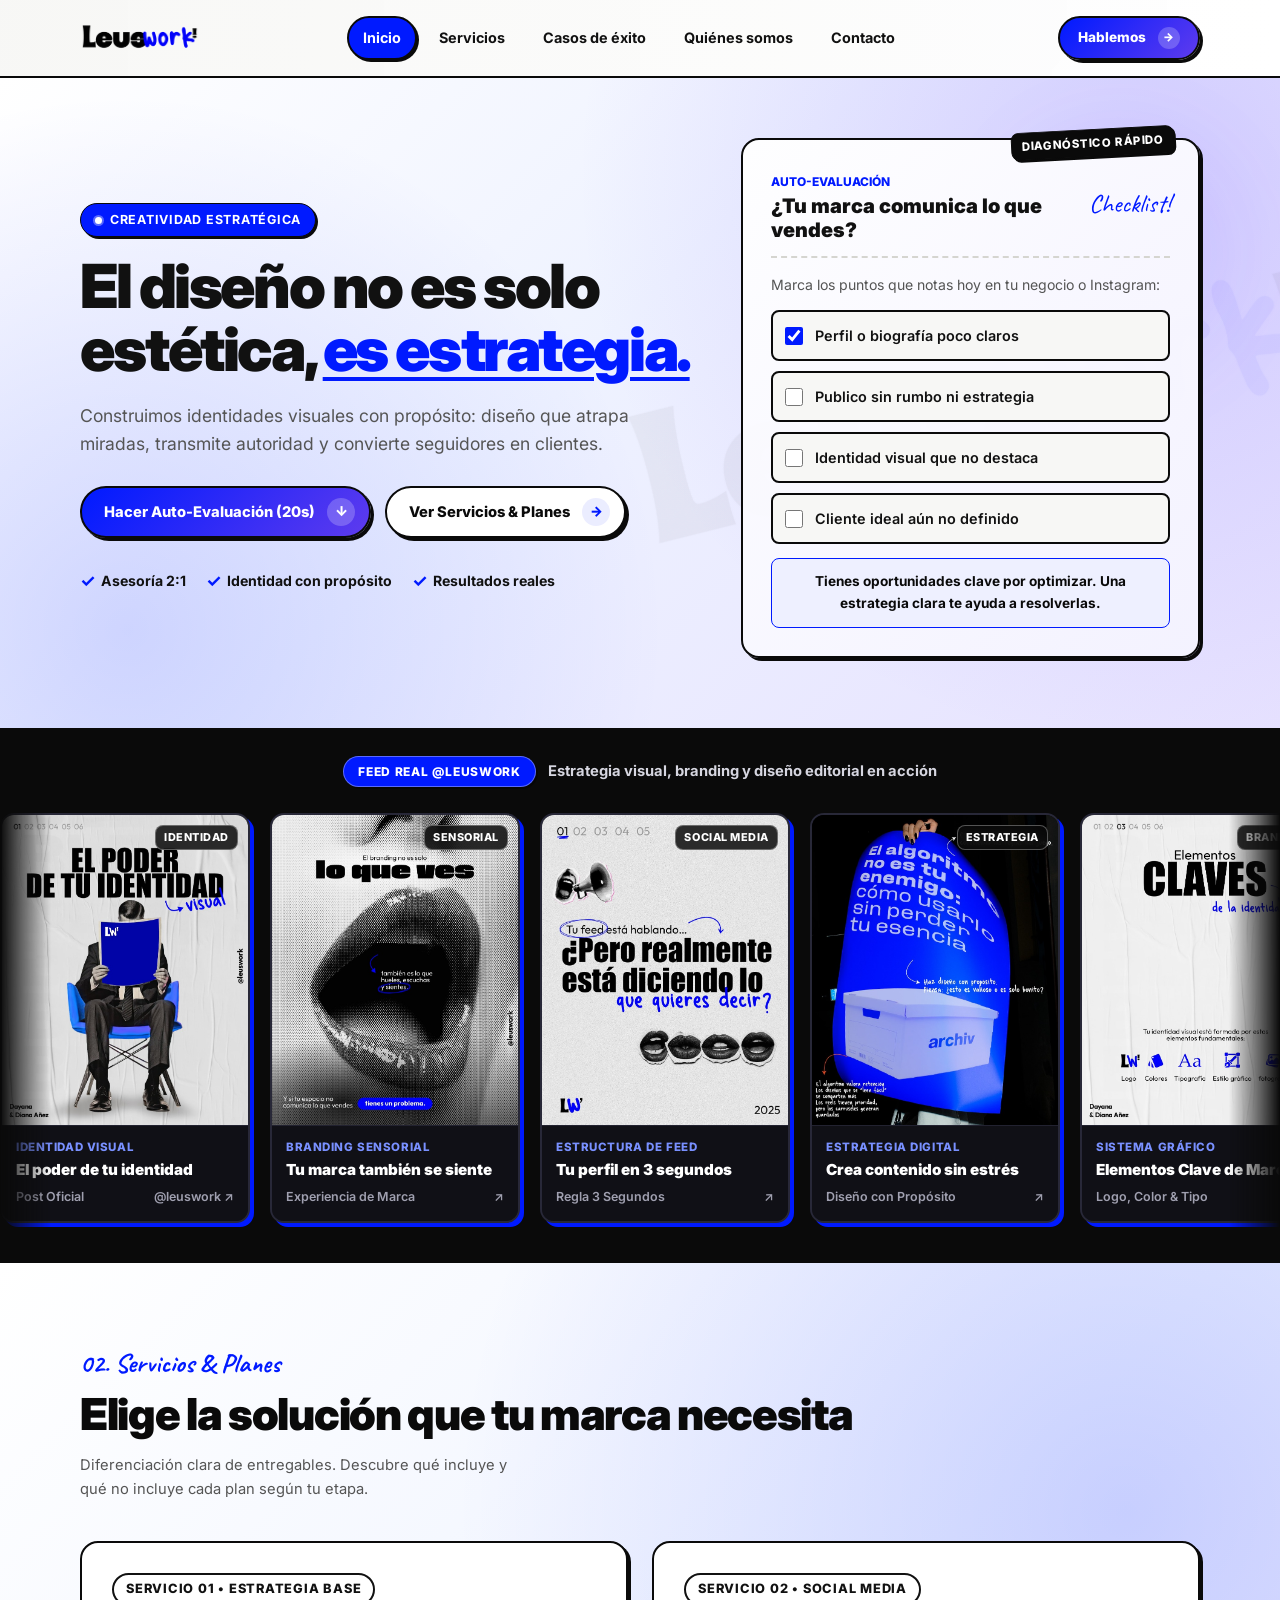
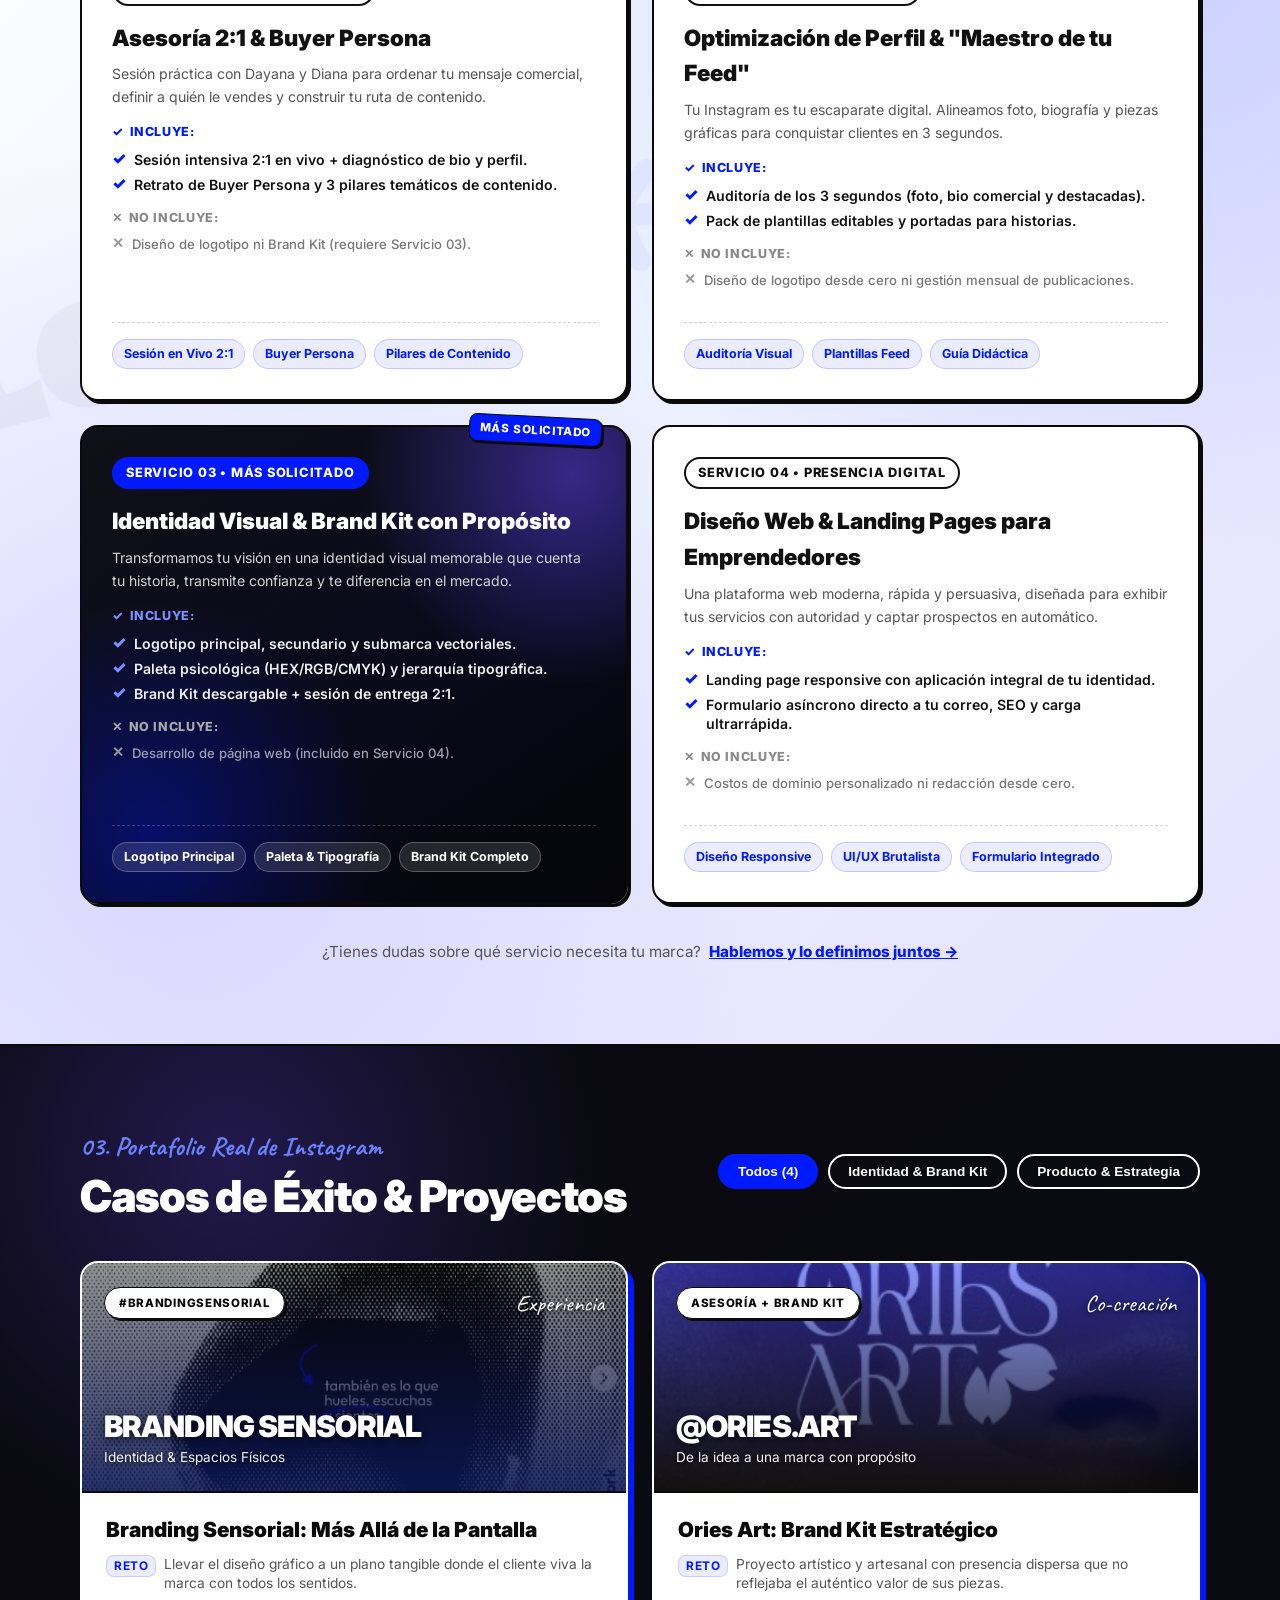
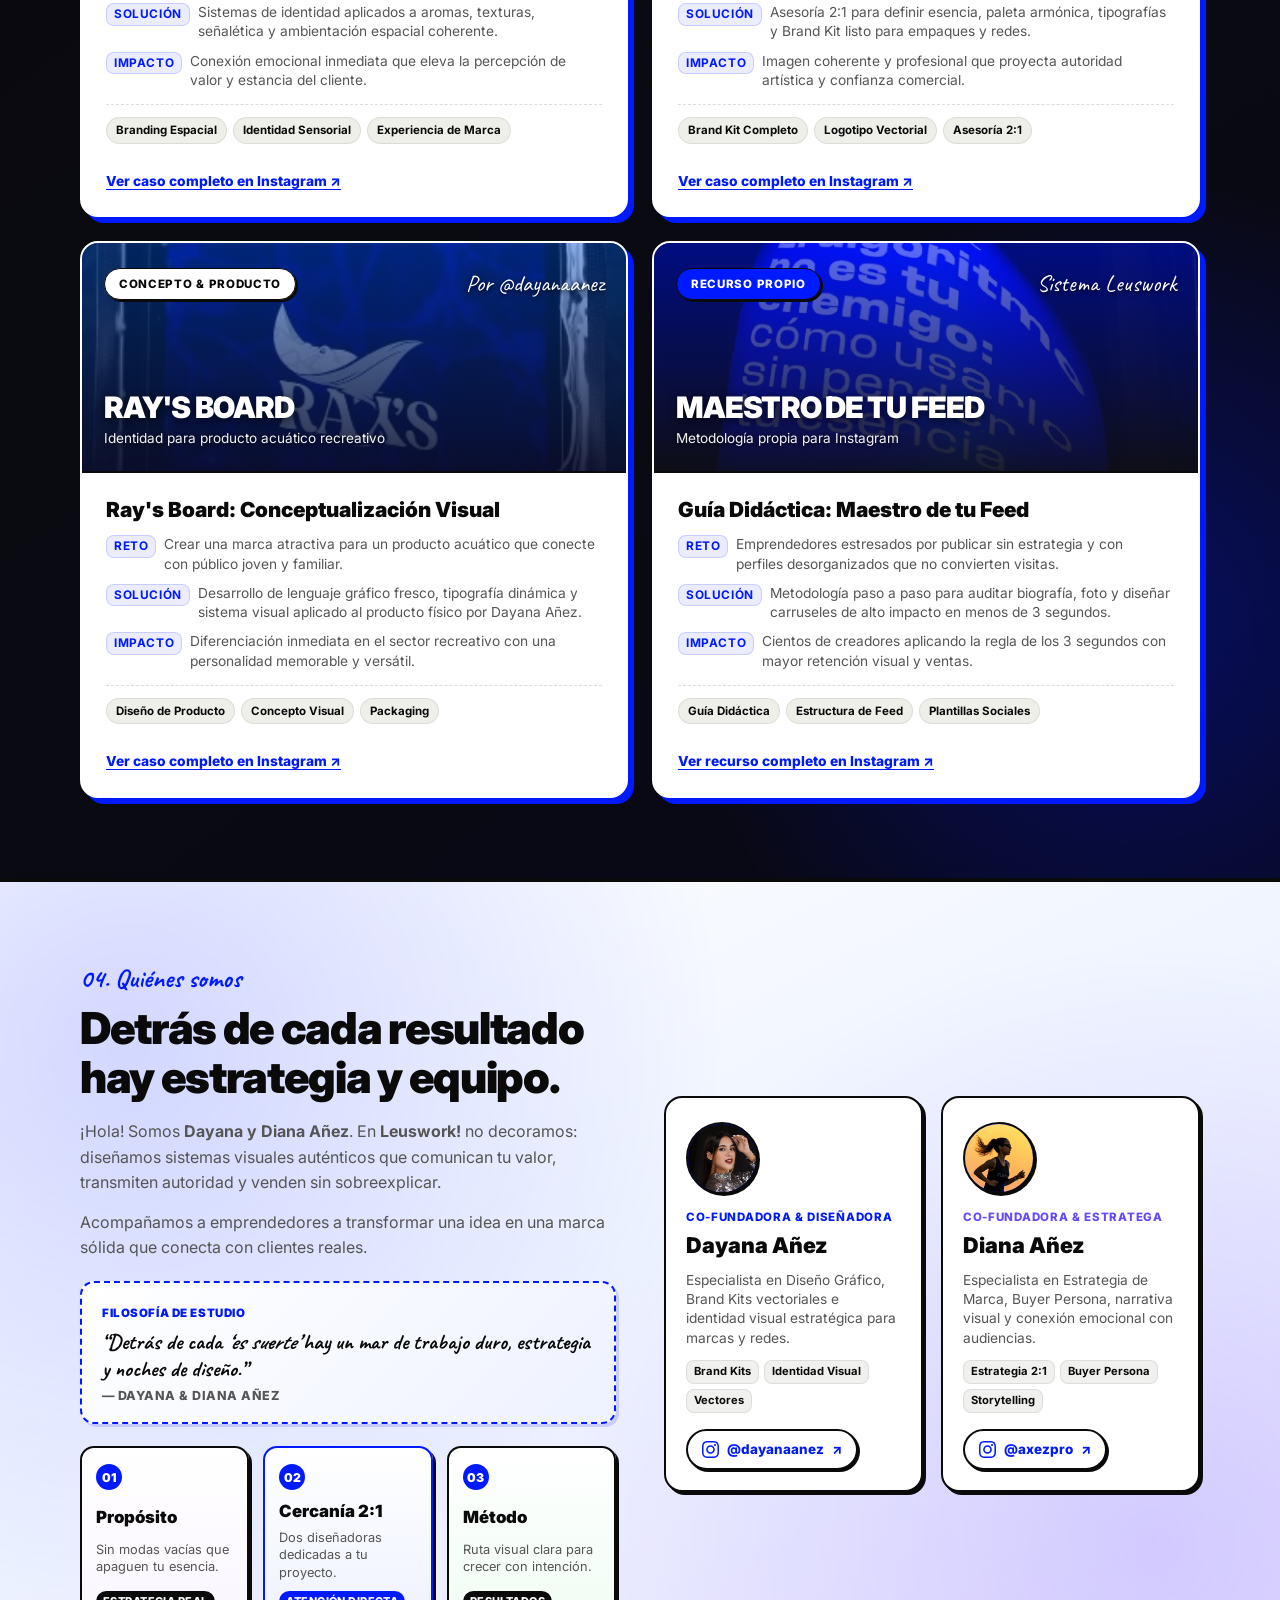
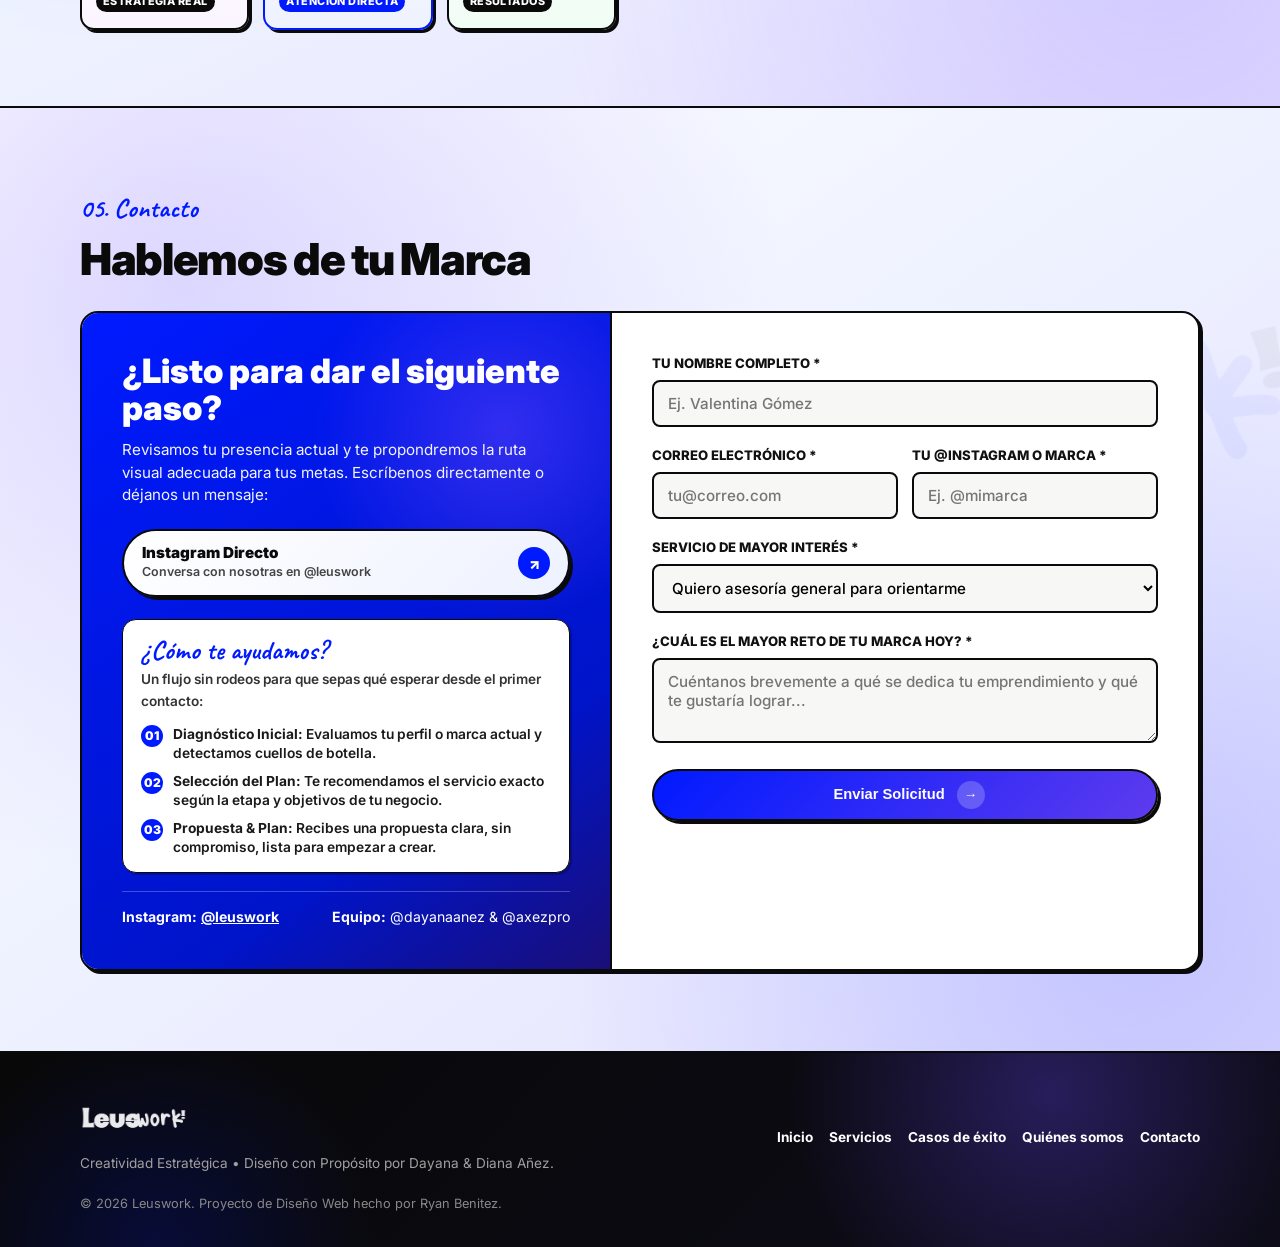
==== commit 98d5d6fd: "beta final" ====
--- a/index.html
+++ b/index.html
@@ -383,7 +383,7 @@
           <article class="service-card">
             <div>
               <span class="service-number">Servicio 01 • Estrategia Base</span>
-              <h3 style="font-size: 1.45rem; font-weight: 900; margin-bottom: 8px;">
+              <h3 style="font-size: 1.4rem; font-weight: 900; margin-bottom: 8px;">
                 Asesoría 2:1 &amp; Buyer Persona
               </h3>
               <p style="font-size: 0.88rem; color: var(--color-muted); margin-bottom: 14px;">
@@ -392,24 +392,16 @@
 
               <div class="plan-group">
                 <div class="plan-group-title plan-group-title--included">
-                  <span>✓</span> Lo que incluye este plan:
+                  <span>✓</span> Incluye:
                 </div>
                 <ul class="feature-list">
                   <li class="feature-item feature-item--included">
                     <span class="feature-icon">✓</span>
-                    <span>Sesión intensiva 2:1 en vivo con Dayana y Diana.</span>
+                    <span>Sesión intensiva 2:1 en vivo + diagnóstico de bio y perfil.</span>
                   </li>
                   <li class="feature-item feature-item--included">
                     <span class="feature-icon">✓</span>
-                    <span>Retrato práctico de tu Buyer Persona (cliente ideal).</span>
-                  </li>
-                  <li class="feature-item feature-item--included">
-                    <span class="feature-icon">✓</span>
-                    <span>Definición de 3 pilares temáticos de contenido.</span>
-                  </li>
-                  <li class="feature-item feature-item--included">
-                    <span class="feature-icon">✓</span>
-                    <span>Diagnóstico de mensaje y biografía comercial.</span>
+                    <span>Retrato de Buyer Persona y 3 pilares temáticos de contenido.</span>
                   </li>
                 </ul>
 
@@ -419,15 +411,7 @@
                 <ul class="feature-list">
                   <li class="feature-item feature-item--excluded">
                     <span class="feature-icon">✕</span>
-                    <span>Sin diseño de logotipo ni vectores (incluido en Brand Kit).</span>
-                  </li>
-                  <li class="feature-item feature-item--excluded">
-                    <span class="feature-icon">✕</span>
-                    <span>Sin plantillas editables para el feed.</span>
-                  </li>
-                  <li class="feature-item feature-item--excluded">
-                    <span class="feature-icon">✕</span>
-                    <span>Sin desarrollo de página web.</span>
+                    <span>Diseño de logotipo ni Brand Kit (requiere Servicio 03).</span>
                   </li>
                 </ul>
               </div>
@@ -443,7 +427,7 @@
           <article class="service-card">
             <div>
               <span class="service-number">Servicio 02 • Social Media</span>
-              <h3 style="font-size: 1.45rem; font-weight: 900; margin-bottom: 8px;">
+              <h3 style="font-size: 1.4rem; font-weight: 900; margin-bottom: 8px;">
                 Optimización de Perfil &amp; "Maestro de tu Feed"
               </h3>
               <p style="font-size: 0.88rem; color: var(--color-muted); margin-bottom: 14px;">
@@ -452,24 +436,16 @@
 
               <div class="plan-group">
                 <div class="plan-group-title plan-group-title--included">
-                  <span>✓</span> Lo que incluye este plan:
+                  <span>✓</span> Incluye:
                 </div>
                 <ul class="feature-list">
                   <li class="feature-item feature-item--included">
                     <span class="feature-icon">✓</span>
-                    <span>Auditoría de los 3 segundos (foto, bio, destacadas).</span>
+                    <span>Auditoría de los 3 segundos (foto, bio comercial y destacadas).</span>
                   </li>
                   <li class="feature-item feature-item--included">
                     <span class="feature-icon">✓</span>
-                    <span>Pack de plantillas editables (posts y carruseles).</span>
-                  </li>
-                  <li class="feature-item feature-item--included">
-                    <span class="feature-icon">✓</span>
-                    <span>Portadas personalizadas para historias destacadas.</span>
-                  </li>
-                  <li class="feature-item feature-item--included">
-                    <span class="feature-icon">✓</span>
-                    <span>Metodología didáctica "Maestro de tu Feed".</span>
+                    <span>Pack de plantillas editables y portadas para historias.</span>
                   </li>
                 </ul>
 
@@ -479,15 +455,7 @@
                 <ul class="feature-list">
                   <li class="feature-item feature-item--excluded">
                     <span class="feature-icon">✕</span>
-                    <span>Sin diseño de logotipo desde cero (requiere Brand Kit).</span>
-                  </li>
-                  <li class="feature-item feature-item--excluded">
-                    <span class="feature-icon">✕</span>
-                    <span>Sin gestión mensual de publicaciones (Community Management).</span>
-                  </li>
-                  <li class="feature-item feature-item--excluded">
-                    <span class="feature-icon">✕</span>
-                    <span>Sin plataforma web.</span>
+                    <span>Diseño de logotipo desde cero ni gestión mensual de publicaciones.</span>
                   </li>
                 </ul>
               </div>
@@ -510,7 +478,7 @@
                 style="border-color: var(--color-blue); background-color: var(--color-blue); color: #FFFFFF;">
                 Servicio 03 • Más Solicitado
               </span>
-              <h3 style="font-size: 1.45rem; font-weight: 900; margin-bottom: 8px;">
+              <h3 style="font-size: 1.4rem; font-weight: 900; margin-bottom: 8px;">
                 Identidad Visual &amp; Brand Kit con Propósito
               </h3>
               <p style="font-size: 0.88rem; color: #D4D4D4; margin-bottom: 14px;">
@@ -519,7 +487,7 @@
 
               <div class="plan-group">
                 <div class="plan-group-title plan-group-title--included">
-                  <span>✓</span> Lo que incluye este plan:
+                  <span>✓</span> Incluye:
                 </div>
                 <ul class="feature-list">
                   <li class="feature-item feature-item--included">
@@ -528,19 +496,11 @@
                   </li>
                   <li class="feature-item feature-item--included">
                     <span class="feature-icon">✓</span>
-                    <span>Paleta de colores psicológica (HEX, RGB y CMYK).</span>
+                    <span>Paleta psicológica (HEX/RGB/CMYK) y jerarquía tipográfica.</span>
                   </li>
                   <li class="feature-item feature-item--included">
                     <span class="feature-icon">✓</span>
-                    <span>Jerarquía tipográfica comercial para redes y web.</span>
-                  </li>
-                  <li class="feature-item feature-item--included">
-                    <span class="feature-icon">✓</span>
-                    <span>Brand Kit descargable listo para tus canales.</span>
-                  </li>
-                  <li class="feature-item feature-item--included">
-                    <span class="feature-icon">✓</span>
-                    <span>Asesoría de entrega 2:1 para implementación correcta.</span>
+                    <span>Brand Kit descargable + sesión de entrega 2:1.</span>
                   </li>
                 </ul>
 
@@ -550,11 +510,7 @@
                 <ul class="feature-list">
                   <li class="feature-item feature-item--excluded">
                     <span class="feature-icon">✕</span>
-                    <span>Sin programación ni maquetación web (incluido en Diseño Web).</span>
-                  </li>
-                  <li class="feature-item feature-item--excluded">
-                    <span class="feature-icon">✕</span>
-                    <span>Sin redacción ni creación mensual de contenidos.</span>
+                    <span>Desarrollo de página web (incluido en Servicio 04).</span>
                   </li>
                 </ul>
               </div>
@@ -570,7 +526,7 @@
           <article class="service-card">
             <div>
               <span class="service-number">Servicio 04 • Presencia Digital</span>
-              <h3 style="font-size: 1.45rem; font-weight: 900; margin-bottom: 8px;">
+              <h3 style="font-size: 1.4rem; font-weight: 900; margin-bottom: 8px;">
                 Diseño Web &amp; Landing Pages para Emprendedores
               </h3>
               <p style="font-size: 0.88rem; color: var(--color-muted); margin-bottom: 14px;">
@@ -579,24 +535,16 @@
 
               <div class="plan-group">
                 <div class="plan-group-title plan-group-title--included">
-                  <span>✓</span> Lo que incluye este plan:
+                  <span>✓</span> Incluye:
                 </div>
                 <ul class="feature-list">
                   <li class="feature-item feature-item--included">
                     <span class="feature-icon">✓</span>
-                    <span>Landing page comercial (100% responsive móvil/PC).</span>
+                    <span>Landing page responsive con aplicación integral de tu identidad.</span>
                   </li>
                   <li class="feature-item feature-item--included">
                     <span class="feature-icon">✓</span>
-                    <span>Aplicación integral de tu identidad visual en código nativo.</span>
-                  </li>
-                  <li class="feature-item feature-item--included">
-                    <span class="feature-icon">✓</span>
-                    <span>Formulario asíncrono conectado directo a tu correo.</span>
-                  </li>
-                  <li class="feature-item feature-item--included">
-                    <span class="feature-icon">✓</span>
-                    <span>Carga ultrarrápida (&lt;1s), accesibilidad y SEO base.</span>
+                    <span>Formulario asíncrono directo a tu correo, SEO y carga ultrarrápida.</span>
                   </li>
                 </ul>
 
@@ -606,11 +554,7 @@
                 <ul class="feature-list">
                   <li class="feature-item feature-item--excluded">
                     <span class="feature-icon">✕</span>
-                    <span>Sin costos de dominio personalizado ni hosting anual.</span>
-                  </li>
-                  <li class="feature-item feature-item--excluded">
-                    <span class="feature-icon">✕</span>
-                    <span>Sin redacción de textos desde cero (requiere material base).</span>
+                    <span>Costos de dominio personalizado ni redacción desde cero.</span>
                   </li>
                 </ul>
               </div>
--- a/styles.css
+++ b/styles.css
@@ -18,11 +18,11 @@
 
   --radius-sm: 8px;
   --radius-md: 14px;
-  --radius-lg: 20px;
+  --radius-lg: 18px;
   --radius-pill: 9999px;
 
-  --shadow-card: 4px 4px 0px #0A0A0A;
-  --shadow-blue: 4px 4px 0px #001AFF;
+  --shadow-card: 3px 3px 0px #0A0A0A;
+  --shadow-blue: 3px 3px 0px #001AFF;
   --shadow-sm: 2px 2px 0px #0A0A0A;
 
   --max-width: 1160px;
@@ -758,11 +758,11 @@
    ========================================================================== */
 .contact-guide-card {
   background-color: #FFFFFF;
-  border: 2px solid var(--color-black);
+  border: 1.5px solid var(--color-black);
   border-radius: var(--radius-md);
-  padding: 18px 20px;
-  margin-bottom: 20px;
-  box-shadow: 4px 4px 0px rgba(0, 0, 0, 0.35);
+  padding: 16px 18px;
+  margin-bottom: 18px;
+  box-shadow: 2px 2px 0px rgba(0, 0, 0, 0.25);
   color: var(--color-black);
   position: relative;
 }
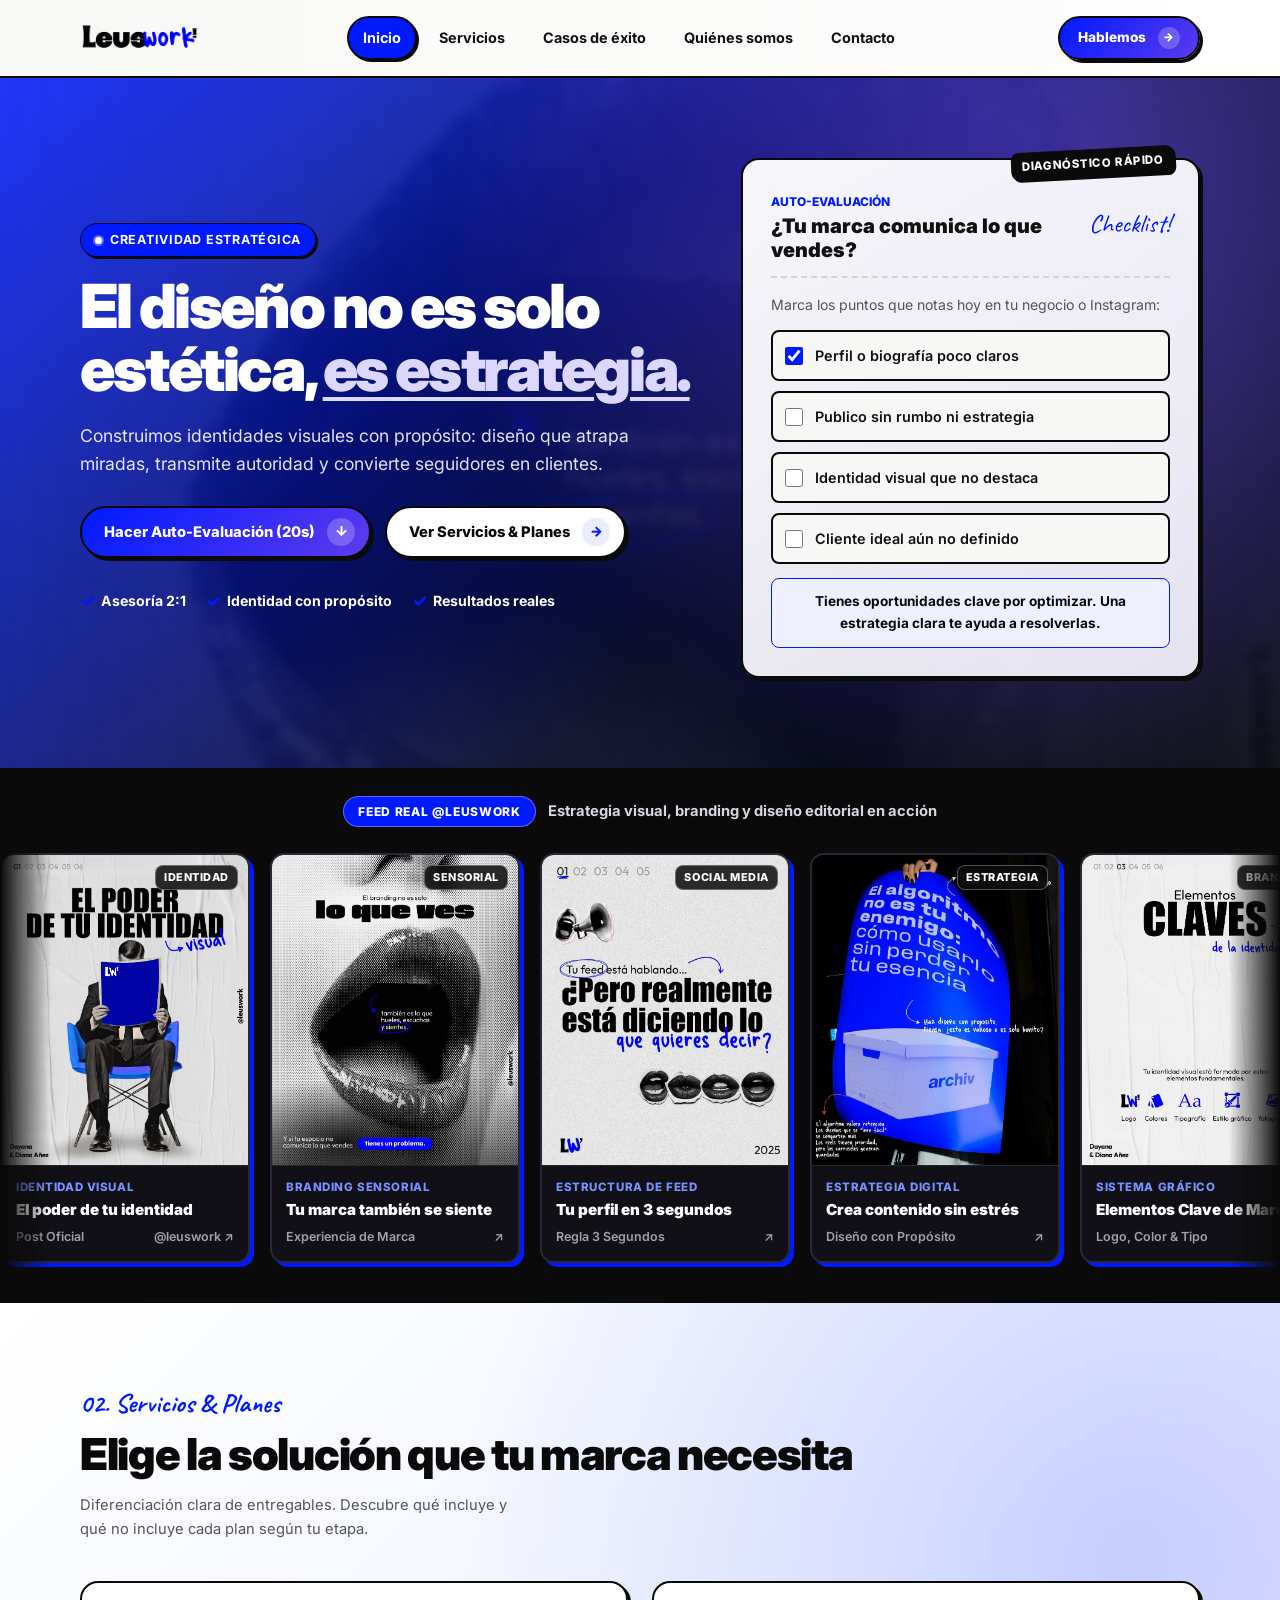
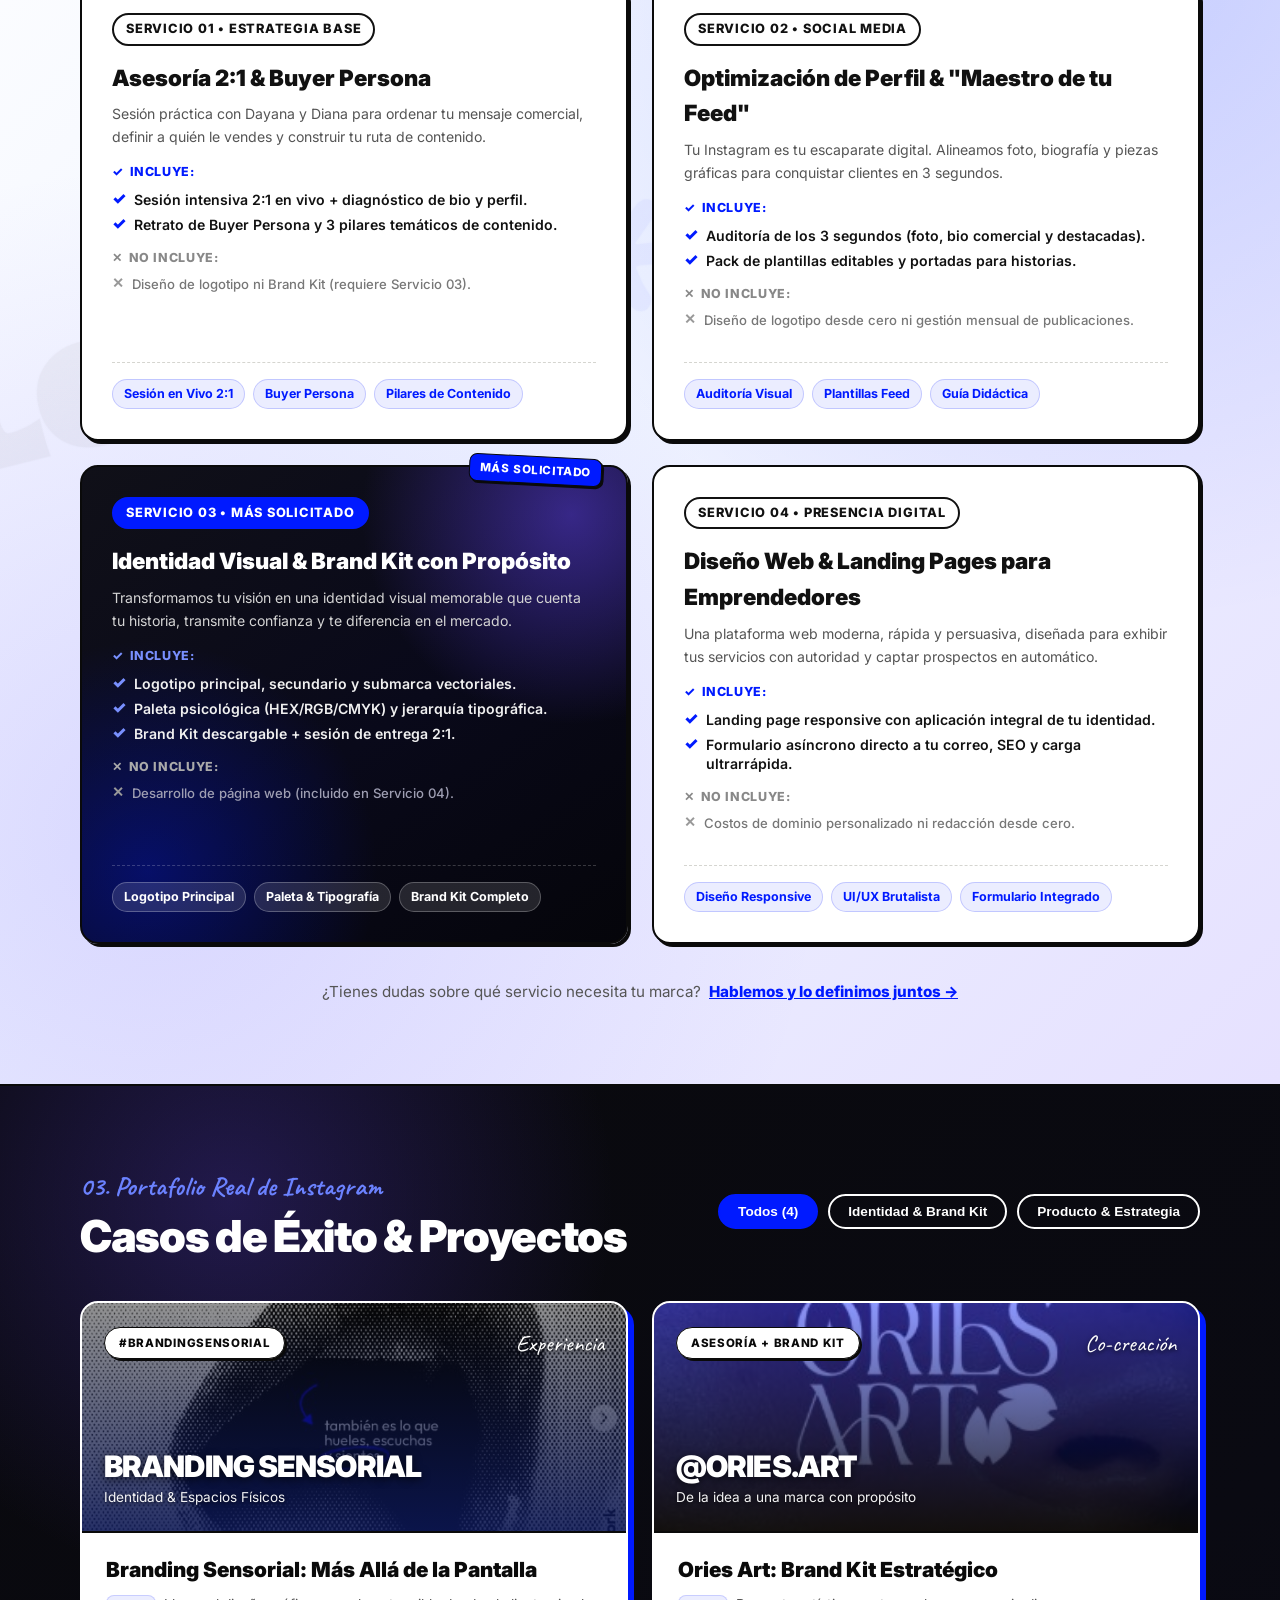
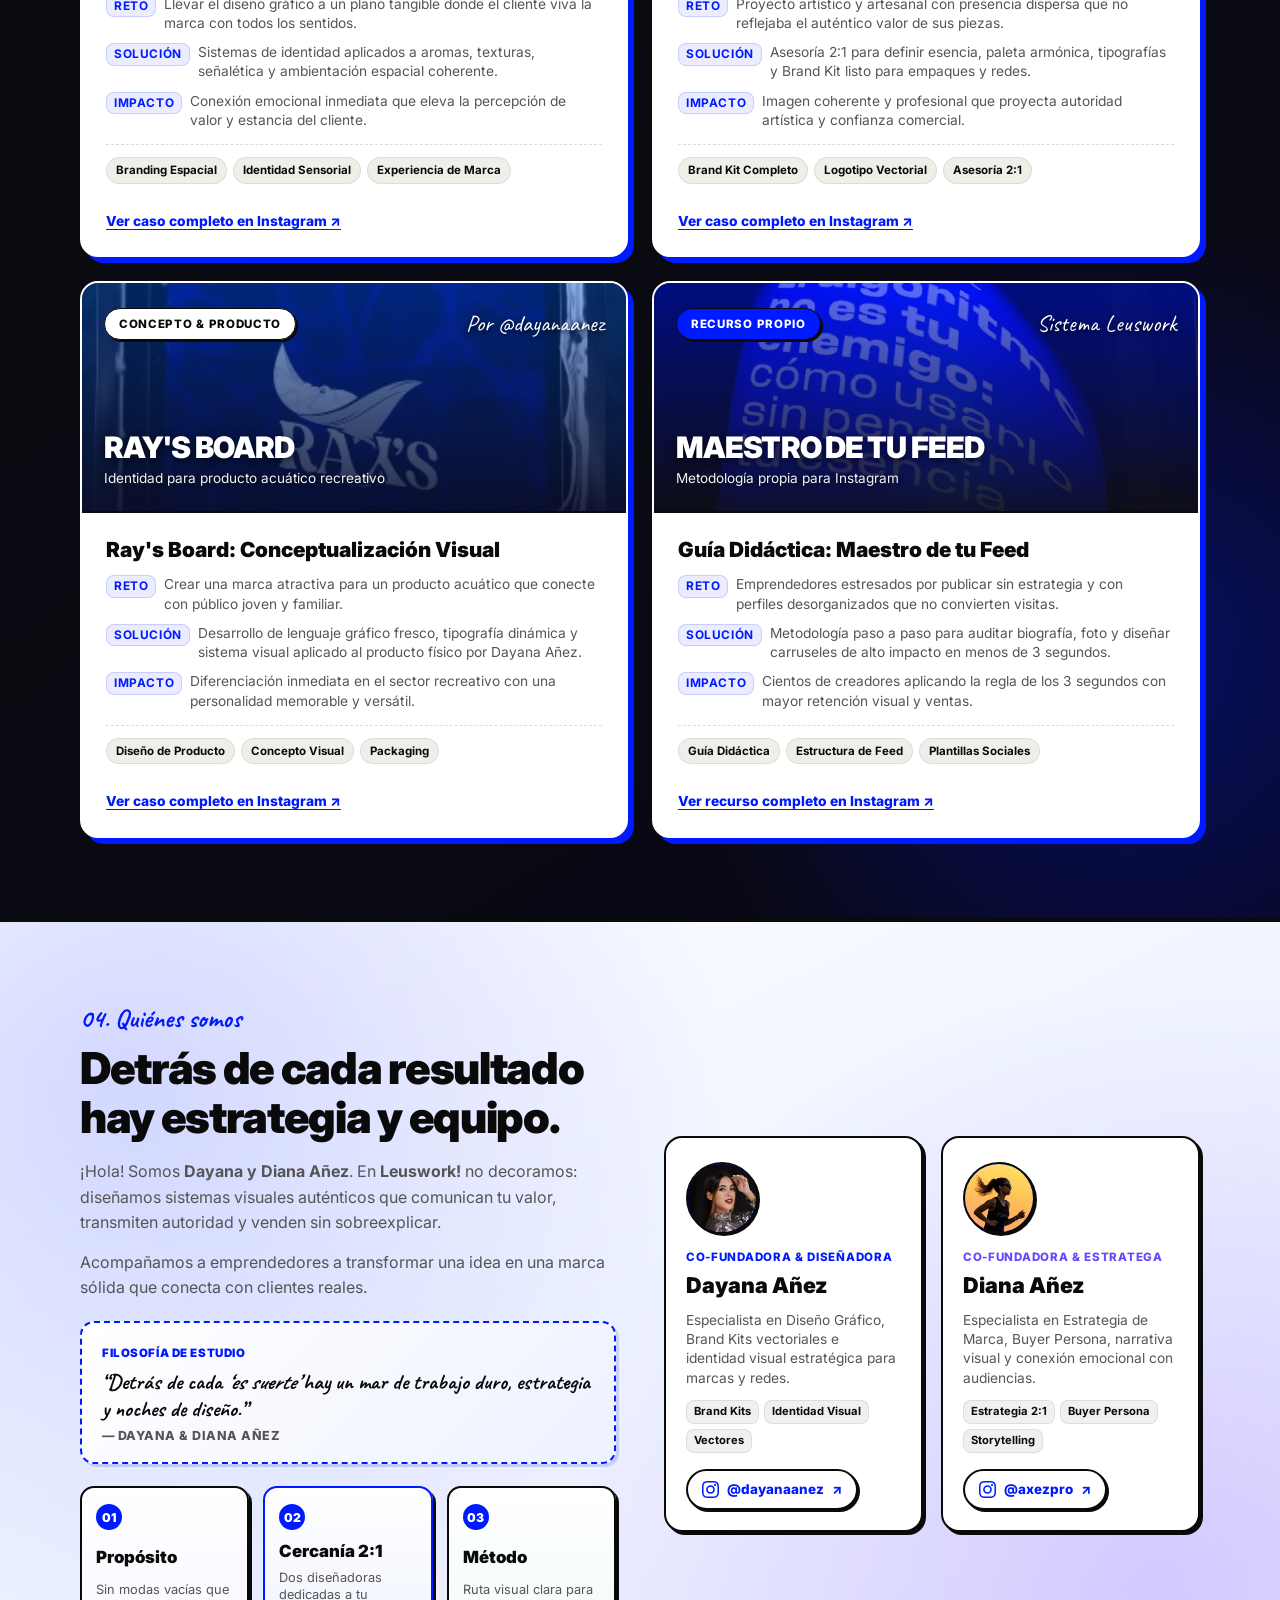
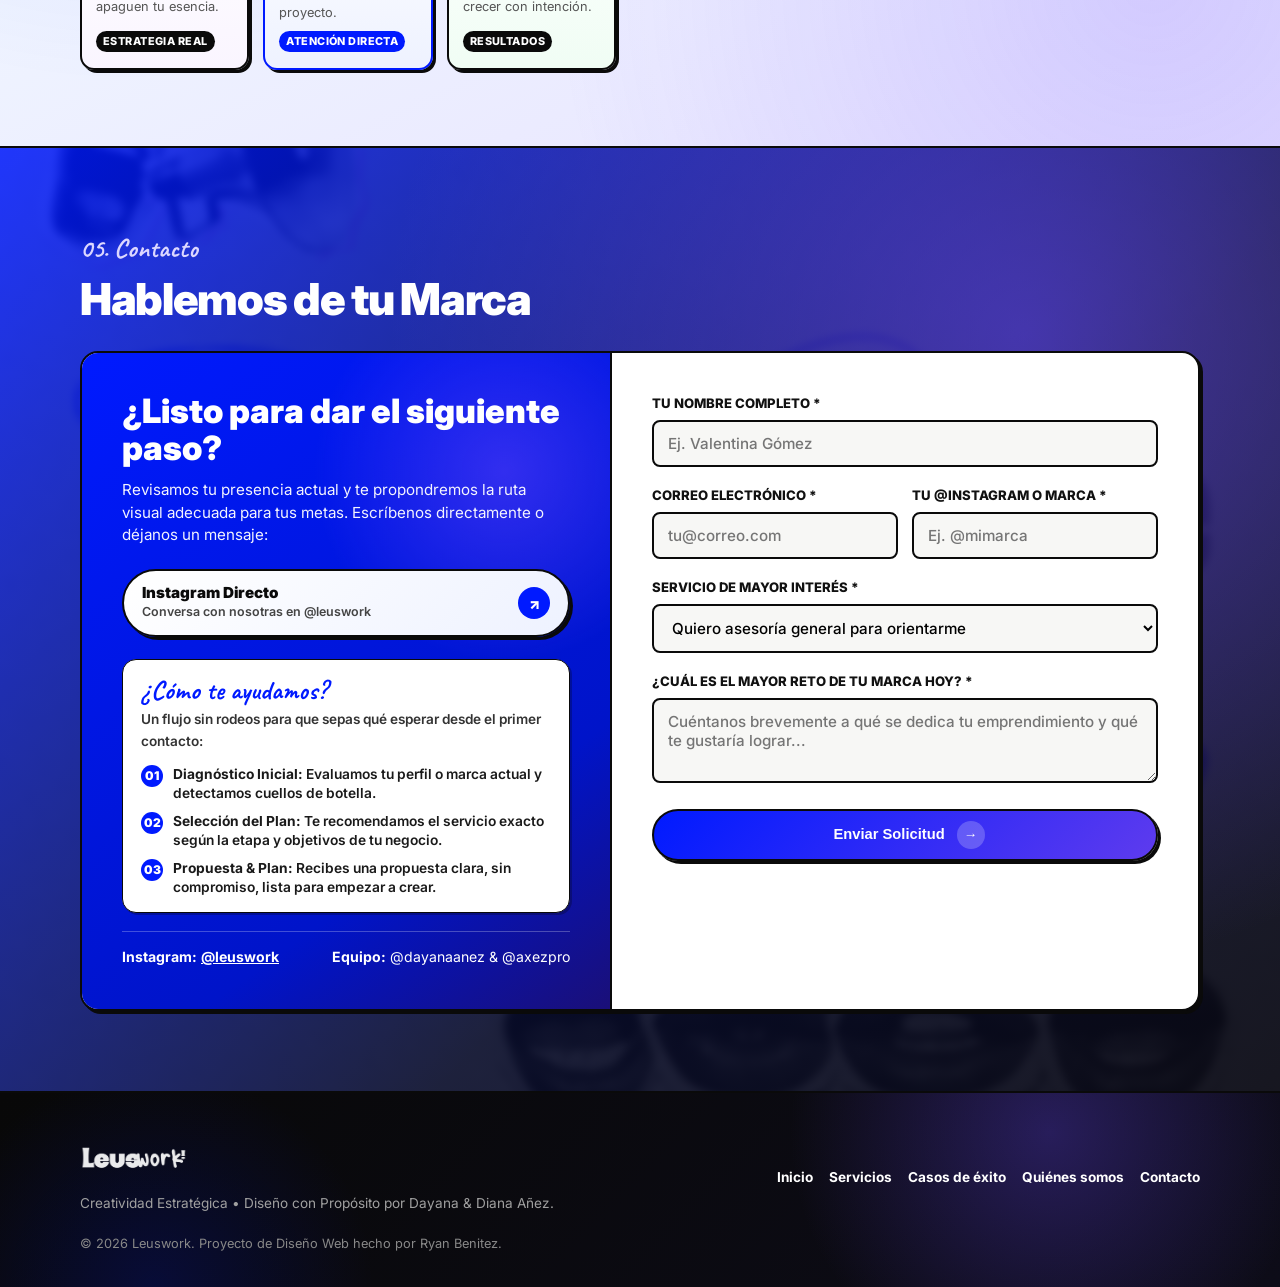
==== commit 2a8c1554: "beta final" ====
--- a/index.html
+++ b/index.html
@@ -62,7 +62,8 @@
   <main>
     <!-- 01. Inicio -->
     <section id="inicio" class="hero-section">
-      <div class="watermark-bg watermark-bg--hero" aria-hidden="true"></div>
+      <img src="img/hero-bg.jpg" alt="" class="hero-bg-media" aria-hidden="true" />
+      <div class="hero-bg-overlay" aria-hidden="true"></div>
       <div class="container-lw hero-grid">
 
         <div>
@@ -897,7 +898,8 @@
 
     <!-- 05. Contacto -->
     <section id="contacto" class="contact-section">
-      <div class="watermark-bg watermark-bg--contact" aria-hidden="true"></div>
+      <img src="img/contact-bg.jpg" alt="" class="hero-bg-media" aria-hidden="true" />
+      <div class="hero-bg-overlay" aria-hidden="true"></div>
       <div class="container-lw">
 
         <div class="section-header" style="margin-bottom: 28px;">
--- a/styles.css
+++ b/styles.css
@@ -38,7 +38,10 @@
   padding: 0;
 }
 
-img, picture, svg, video {
+img,
+picture,
+svg,
+video {
   max-width: 100%;
   height: auto;
   display: block;
@@ -178,8 +181,17 @@
 }
 
 @keyframes pulse-dot {
-  0%, 100% { opacity: 1; transform: scale(1); }
-  50% { opacity: 0.45; transform: scale(0.85); }
+
+  0%,
+  100% {
+    opacity: 1;
+    transform: scale(1);
+  }
+
+  50% {
+    opacity: 0.45;
+    transform: scale(0.85);
+  }
 }
 
 .sticker-badge {
@@ -387,32 +399,52 @@
 #inicio {
   scroll-margin-top: 100px;
 }
+
 .hero-section {
-  padding: 60px 0 70px;
+  padding: 80px 0 90px;
   position: relative;
   overflow: hidden;
+  color: #FFFFFF;
+  background-color: #050828;
+}
+
+.hero-bg-media {
+  position: absolute;
+  inset: 0;
+  width: 100%;
+  height: 100%;
+  object-fit: cover;
+  filter: blur(4px) saturate(1.15);
+  transform: scale(1.04);
+  z-index: 0;
+  pointer-events: none;
+}
+
+.hero-bg-overlay {
+  position: absolute;
+  inset: 0;
   background:
-    radial-gradient(circle at 90% 15%, rgba(104, 71, 255, 0.20) 0%, transparent 45%),
-    radial-gradient(circle at 10% 85%, rgba(0, 26, 255, 0.15) 0%, transparent 42%),
-    linear-gradient(135deg, #FFFFFF 0%, #EEF2FF 45%, #E6E1FF 100%);
-}
-
-.hero-section::before {
-  content: "";
-  position: absolute;
-  width: 220px;
-  height: 220px;
-  right: 4%;
-  top: 10%;
-  border-radius: 50%;
-  background: rgba(104, 71, 255, 0.08);
-  filter: blur(45px);
+    radial-gradient(circle at 80% 20%, rgba(104, 71, 255, 0.52) 0%, transparent 50%),
+    linear-gradient(135deg, rgba(0, 26, 255, 0.86) 0%, rgba(8, 12, 42, 0.90) 62%, rgba(10, 10, 20, 0.94) 100%);
+  z-index: 1;
   pointer-events: none;
 }
 
+.hero-section .hero-lead {
+  color: rgba(255, 255, 255, 0.88);
+}
+
+.hero-section .hero-title__highlight {
+  color: var(--color-purple-soft);
+}
+
+.hero-section .audit-card {
+  color: var(--color-text);
+}
+
 .hero-section .container-lw {
   position: relative;
-  z-index: 1;
+  z-index: 2;
 }
 
 .hero-grid {
@@ -541,23 +573,31 @@
 }
 
 .works-reel-wrapper {
-  overflow: hidden;
+  overflow-x: auto;
+  overflow-y: hidden;
   position: relative;
   width: 100%;
+  scrollbar-width: none;
+  -ms-overflow-style: none;
+  cursor: grab;
+  user-select: none;
+  -webkit-overflow-scrolling: touch;
   mask-image: linear-gradient(to right, transparent 0%, black 4%, black 96%, transparent 100%);
   -webkit-mask-image: linear-gradient(to right, transparent 0%, black 4%, black 96%, transparent 100%);
+}
+
+.works-reel-wrapper::-webkit-scrollbar {
+  display: none;
+}
+
+.works-reel-wrapper.is-dragging {
+  cursor: grabbing;
 }
 
 .works-reel-track {
   display: inline-flex;
   gap: 20px;
-  animation: works-reel-scroll 48s linear infinite;
-  will-change: transform;
   padding: 6px 0;
-}
-
-.works-reel-section:hover .works-reel-track {
-  animation-play-state: paused;
 }
 
 .works-reel-card {
@@ -656,6 +696,7 @@
   from {
     transform: translateX(0);
   }
+
   to {
     transform: translateX(-50%);
   }
@@ -1040,34 +1081,34 @@
   line-height: 1.25;
 }
 
-.case-visual > * {
+.case-visual>* {
   position: relative;
   z-index: 2;
 }
 
 .case-visual--branding-sensorial {
-  background: 
+  background:
     linear-gradient(180deg, rgba(10, 10, 10, 0.40) 0%, rgba(12, 23, 84, 0.88) 100%),
     url('img/branding-sensorial.jpg') center/cover no-repeat;
   color: #FFFFFF;
 }
 
 .case-visual--ories {
-  background: 
+  background:
     linear-gradient(180deg, rgba(0, 26, 255, 0.45) 0%, rgba(10, 10, 10, 0.88) 100%),
     url('img/ories-art.jpg') center/cover no-repeat;
   color: #FFFFFF;
 }
 
 .case-visual--rays {
-  background: 
+  background:
     linear-gradient(180deg, rgba(0, 82, 212, 0.45) 0%, rgba(10, 15, 45, 0.90) 100%),
     url('img/rays-board.jpg') center/cover no-repeat;
   color: #FFFFFF;
 }
 
 .case-visual--guia {
-  background: 
+  background:
     linear-gradient(180deg, rgba(0, 26, 255, 0.50) 0%, rgba(15, 15, 25, 0.92) 100%),
     url('img/guia-didactica.jpg') center/cover no-repeat;
   color: #FFFFFF;
@@ -1442,15 +1483,20 @@
   padding: 80px 0;
   position: relative;
   overflow: hidden;
-  background:
-    radial-gradient(circle at 14% 18%, rgba(104, 71, 255, 0.20) 0%, transparent 45%),
-    radial-gradient(circle at 88% 85%, rgba(0, 26, 255, 0.16) 0%, transparent 42%),
-    linear-gradient(145deg, #FFFFFF 0%, #EEF2FF 48%, #E5E0FF 100%);
+  background-color: #050828;
 }
 
 .contact-section .container-lw {
   position: relative;
-  z-index: 1;
+  z-index: 2;
+}
+
+.contact-section .section-subtitle {
+  color: var(--color-purple-soft);
+}
+
+.contact-section .section-title {
+  color: #FFFFFF;
 }
 
 .contact-wrapper {
@@ -1614,6 +1660,7 @@
    13. RESPONSIVE DESIGN
    ========================================================================== */
 @media (max-width: 900px) {
+
   .hero-grid,
   .about-grid,
   .services-grid,
@@ -1638,6 +1685,7 @@
 }
 
 @media (max-width: 600px) {
+
   .founders-box,
   .pillars-grid,
   .form-grid-2 {
@@ -1710,4 +1758,4 @@
     width: 68px;
     height: 68px;
   }
-}
+}
